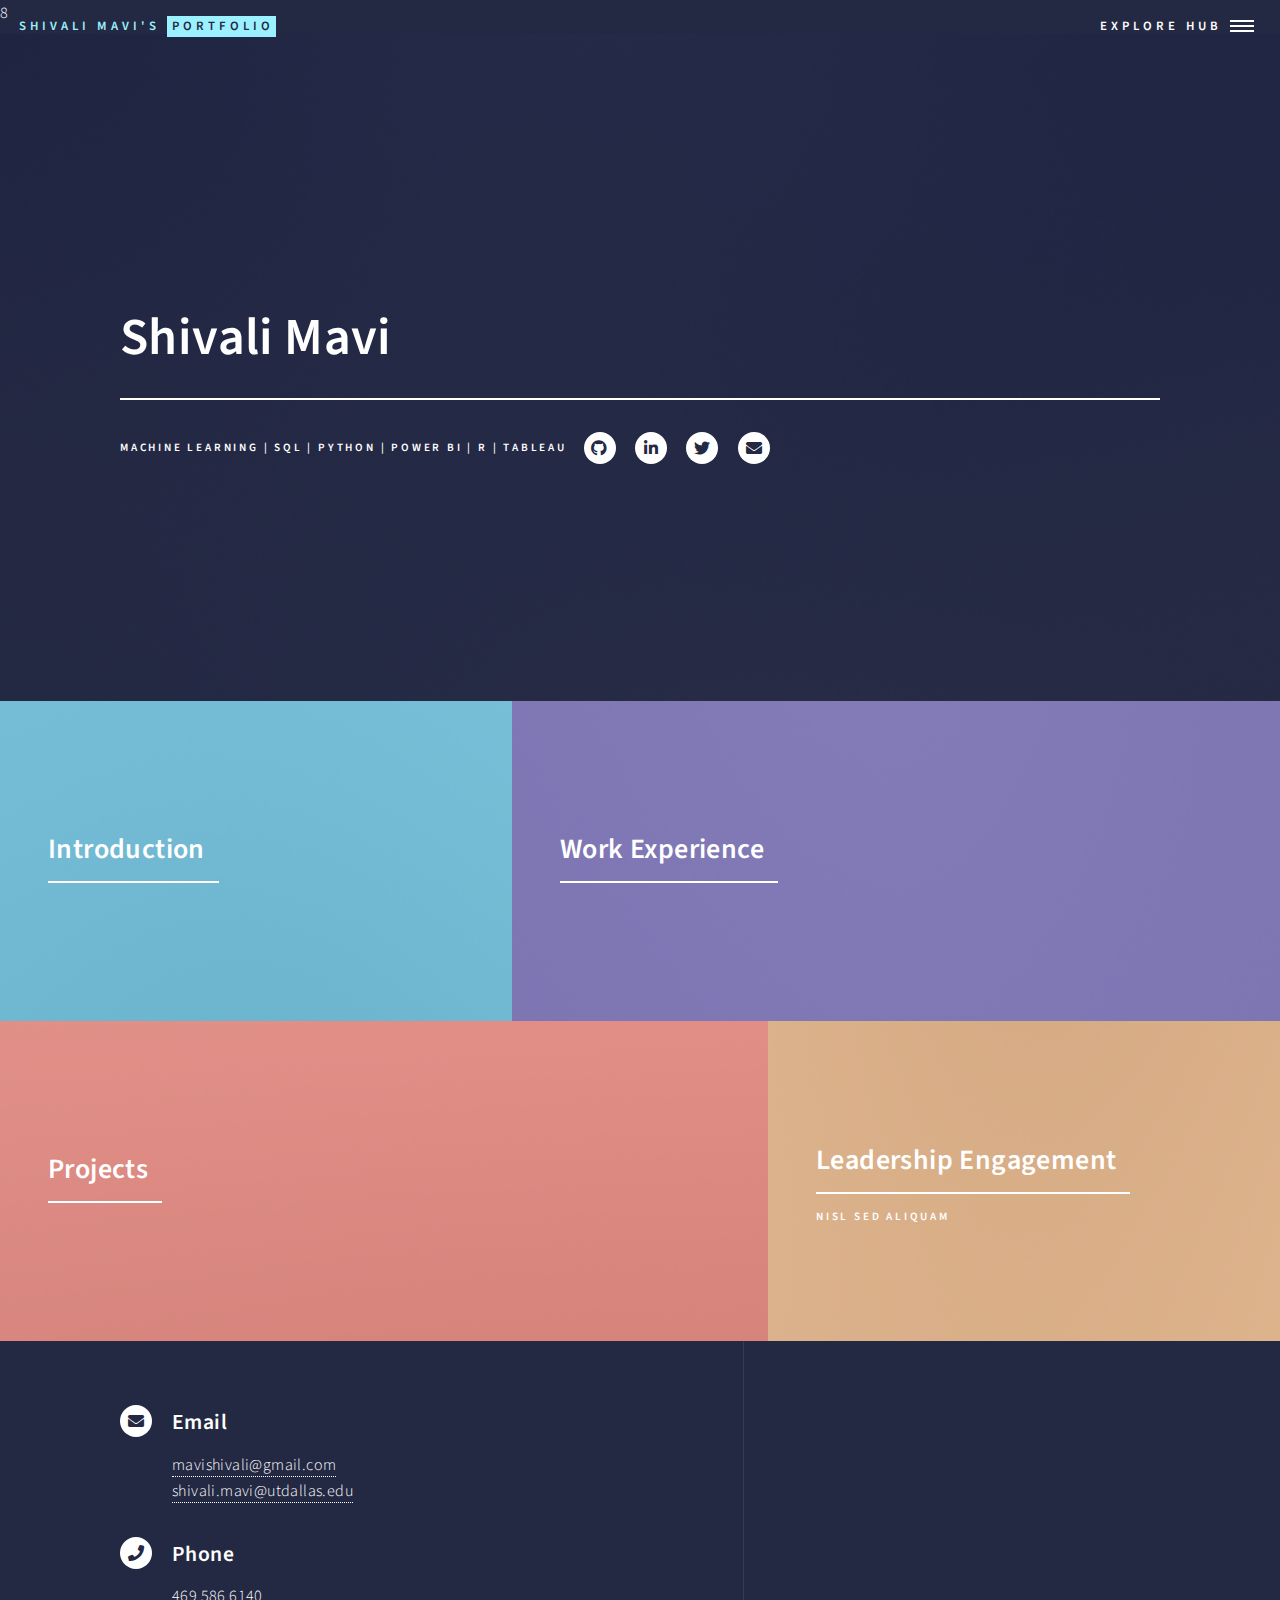
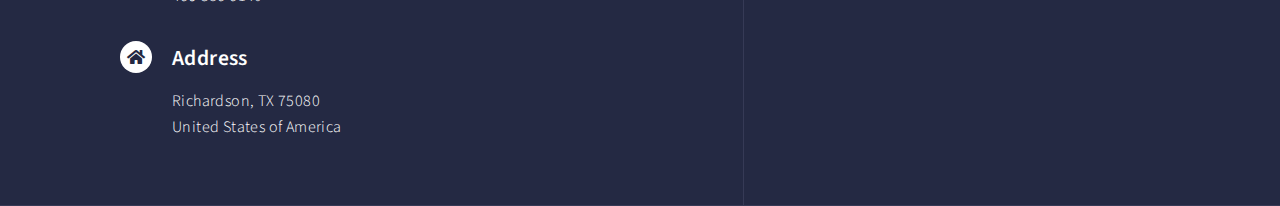
==== index.html @ 8fe380e7 "Add files via upload" ====
8<!DOCTYPE HTML>

<html>
	<head>
		<title>Shivali Mavi's Portfolio</title>
		<meta charset="utf-8" />
		<meta name="viewport" content="width=device-width, initial-scale=1, user-scalable=no" />
		<link rel="stylesheet" href="assets/css/main.css" />
		<noscript><link rel="stylesheet" href="assets/css/noscript.css" /></noscript>
	</head>
	<body class="is-preload">

		<!-- Wrapper -->
			<div id="wrapper">

				<!-- Header -->
					<header id="header" class="alt">
						<a href="index.html" class="logo"><span>Shivali Mavi's</span> <strong>Portfolio</strong></a>
						<nav>
							<a href="#menu">Explore Hub</a>
						</nav>
					</header>
					
<!-- Menu -->
					<nav id="menu">
						<ul class="links">
							<li><a href="generic.html">Who am I?</a></li>
							<li><a href="elements.html">Professional Adventures!</a></li>
							<li><a href="landing.html">Geeky Creations!</a></li>
						</ul>e
					</nav>
				<!-- Banner -->
					<section id="banner" class="major">
						<div class="inner">
							<header class="major">
								<h1>Shivali Mavi</h1>
							</header>
							<div class="content">
								<p>Machine Learning | SQL | Python | Power BI | R | Tableau<br />
								</p>
								<!-- <ul class="actions">
									<li><a href="https://www.linkedin.com/in/shivalimavi/" class="button next scrolly">@shivalimavi</a></li>
								</ul> -->
				            <!-- Social media icons -->
							<ul class="icons">
								<li><a href="https://github.com/shivalimavi" class="icon brands alt fa-github"><span class="label">GitHub</span></a></li>
								<li><a href="https://www.linkedin.com/in/shivalimavi/" class="icon brands alt fa-linkedin-in"><span class="label">LinkedIn</span></a></li>
								<li><a href="https://twitter.com/shivalimavi1" class="icon brands alt fa-twitter"><span class="label">Twitter</span></a></li>
								<li><a href="mailto:shivali.mavi@utdallas.edu" class="icon solid alt fa-envelope"><span class="label">Email</span></a></li>

							</ul>
							</div>
						</div>
					</section>

				<!-- Main -->
					<div id="main">

						<!-- One -->
							<section id="one" class="tiles">
								<article>
									<span class="image">
										<img src="images/pic01.jpg" alt="" />
									</span>
									<header class="major">
										<h3><a href="generic.html" class="link">Introduction</a></h3>
									</header>
								</article>
								<article>
									<span class="image">
										<img src="images/pic02.jpg" alt="" />
									</span>
									<header class="major">
										<h3><a href="elements.html" class="link">Work Experience</a></h3>
									</header>
								</article>
								<article>
									<span class="image">
										<img src="images/pic03.jpg" alt="" />
									</span>
									<header class="major">
										<h3><a href="landing.html" class="link">Projects</a></h3>
									</header>
								</article>
								<article>
									<span class="image">
										<img src="images/pic04.jpg" alt="" />
									</span>
									<header class="major">
										<h3><a href="landing.html" class="link">Leadership Engagement</a></h3>
										<p>Nisl sed aliquam</p>
									</header>
								</article>
							</section>

						<!-- Two -->
							<!-- <section id="two">
								<div class="inner">
									<header class="major">
										<h2>Professional Proficiencies</h2>
									</header>
									<p>Nullam et orci eu lorem consequat tincidunt vivamus e</p>
									<ul class="actions">
										<li><a href="landing.html" class="button next">Get Started</a></li>
									</ul>
								</div>
							</section> -->

					</div>

				<!-- Contact -->
					<section id="contact">
						<div class="inner">
							<!-- <section>
								<form method="post" action="#">
									<div class="fields">
										<div class="field half">
											<label for="name">Name</label>
											<input type="text" name="name" id="name" />
										</div>
										<div class="field half">
											<label for="email">Email</label>
											<input type="text" name="email" id="email" />
										</div>
										<div class="field">
											<label for="message">Message</label>
											<textarea name="message" id="message" rows="6"></textarea>
										</div>
									</div>
									<ul class="actions">
										<li><input type="submit" value="Send Message" class="primary" /></li>
										<li><input type="reset" value="Clear" /></li>
									</ul>
								</form>
							</section> 
							<section class="split">
								<section> 
									<div class="contact-method">
										<span class="icon solid alt fa-envelope"></span>
										<h3>Email</h3>
										<a href="#">mavishivali@gmail.com</a>
									</div>
								</section>
								<section>
									<div class="contact-method">
										<span class="icon solid alt fa-phone"></span>
										<h3>Phone</h3>
										<span>469 586 6140</span>
									</div>
								</section>
								<section>
									<div class="contact-method">
										<span class="icon solid alt fa-home"></span>
										<h3>Address</h3>
										<span>1234 Somewhere Road #5432<br />
										Richardson, TX 75080<br />
										United States of America</span>
									</div>
								</section>
							</section> -->
							<div class="contact-methods">
								<section class="contact-method">
									<span class="icon solid alt fa-envelope"></span>
									<h3>Email</h3>
									<a href="mailto:mavishivali@gmail.com">mavishivali@gmail.com</a> <br />
									<a href="mailto:shivali.mavi@utdallas.edu">shivali.mavi@utdallas.edu</a>
								</section>
								<section class="contact-method">
									<span class="icon solid alt fa-phone"></span>
									<h3>Phone</h3>
									<span>469 586 6140</span>
								</section>
								<section class="contact-method">
									<span class="icon solid alt fa-home"></span>
									<h3>Address</h3>
									<span>Richardson, TX 75080<br />
									United States of America</span>
								</section>
							</div>
						</div>
					</section>

				<!-- Footer -->
					<!-- <footer id="footer">
						<div class="inner">
							<ul class="icons">
								<li><a href="https://github.com/shivalimavi" class="icon brands alt fa-github"><span class="label">GitHub</span></a></li>
								<li><a href="https://twitter.com/shivalimavi1" class="icon brands alt fa-twitter"><span class="label">Twitter</span></a></li>
								<li><a href="#" class="icon brands alt fa-facebook-f"><span class="label">Facebook</span></a></li>
								<li><a href="#" class="icon brands alt fa-instagram"><span class="label">Instagram</span></a></li>
								<li><a href="#" class="icon brands alt fa-linkedin-in"><span class="label">LinkedIn</span></a></li>
							</ul>
							 <ul class="copyright">
								<li>&copy; Untitled</li><li>Design: <a href="https://html5up.net">HTML5 UP</a></li>
							</ul> 
						</div>
					</footer> -->

			</div>

		<!-- Scripts -->
			<script src="assets/js/jquery.min.js"></script>
			<script src="assets/js/jquery.scrolly.min.js"></script>
			<script src="assets/js/jquery.scrollex.min.js"></script>
			<script src="assets/js/browser.min.js"></script>
			<script src="assets/js/breakpoints.min.js"></script>
			<script src="assets/js/util.js"></script>
			<script src="assets/js/main.js"></script>

	</body>
</html>
---- assets/css/main.css ----
@import url(fontawesome-all.min.css);
@import url("https://fonts.googleapis.com/css?family=Source+Sans+Pro:300,300italic,600,600italic");

/*
	Forty by HTML5 UP
	html5up.net | @ajlkn
	Free for personal and commercial use under the CCA 3.0 license (html5up.net/license)
*/

html, body, div, span, applet, object,
iframe, h1, h2, h3, h4, h5, h6, p, blockquote,
pre, a, abbr, acronym, address, big, cite,
code, del, dfn, em, img, ins, kbd, q, s, samp,
small, strike, strong, sub, sup, tt, var, b,
u, i, center, dl, dt, dd, ol, ul, li, fieldset,
form, label, legend, table, caption, tbody,
tfoot, thead, tr, th, td, article, aside,
canvas, details, embed, figure, figcaption,
footer, header, hgroup, menu, nav, output, ruby,
section, summary, time, mark, audio, video {
	margin: 0;
	padding: 0;
	border: 0;
	font-size: 100%;
	font: inherit;
	vertical-align: baseline;}

article, aside, details, figcaption, figure,
footer, header, hgroup, menu, nav, section {
	display: block;}

body {
	line-height: 1;
}

ol, ul {
	list-style: none;
}

blockquote, q {
	quotes: none;
}

	blockquote:before, blockquote:after, q:before, q:after {
		content: '';
		content: none;
	}

table {
	border-collapse: collapse;
	border-spacing: 0;
}

body {
	-webkit-text-size-adjust: none;
}

mark {
	background-color: transparent;
	color: inherit;
}

input::-moz-focus-inner {
	border: 0;
	padding: 0;
}

input, select, textarea {
	-moz-appearance: none;
	-webkit-appearance: none;
	-ms-appearance: none;
	appearance: none;
}

/* Basic */

	@-ms-viewport {
		width: device-width;
	}

	body {
		-ms-overflow-style: scrollbar;
	}

	@media screen and (max-width: 480px) {

		html, body {
			min-width: 320px;
		}

	}

	html {
		box-sizing: border-box;
	}

	*, *:before, *:after {
		box-sizing: inherit;
	}

	body {
		background: #242943;
	}

		body.is-preload *, body.is-preload *:before, body.is-preload *:after {
			-moz-animation: none !important;
			-webkit-animation: none !important;
			-ms-animation: none !important;
			animation: none !important;
			-moz-transition: none !important;
			-webkit-transition: none !important;
			-ms-transition: none !important;
			transition: none !important;
		}

/* Type */

	body, input, select, textarea {
		color: #ffffff;
		font-family: "Source Sans Pro", Helvetica, sans-serif;
		font-size: 17pt;
		font-weight: 300;
		letter-spacing: 0.025em;
		line-height: 1.65;
	}

		@media screen and (max-width: 1680px) {

			body, input, select, textarea {
				font-size: 14pt;
			}

		}

		@media screen and (max-width: 1280px) {

			body, input, select, textarea {
				font-size: 12pt;
			}

		}

		@media screen and (max-width: 360px) {

			body, input, select, textarea {
				font-size: 11pt;
			}

		}

	a {
		-moz-transition: color 0.2s ease-in-out, border-bottom-color 0.2s ease-in-out;
		-webkit-transition: color 0.2s ease-in-out, border-bottom-color 0.2s ease-in-out;
		-ms-transition: color 0.2s ease-in-out, border-bottom-color 0.2s ease-in-out;
		transition: color 0.2s ease-in-out, border-bottom-color 0.2s ease-in-out;
		border-bottom: dotted 1px;
		color: inherit;
		text-decoration: none;
	}

		a:hover {
			border-bottom-color: transparent;
			color: #9bf1ff !important;
		}

		a:active {
			color: #53e3fb !important;
		}

	strong, b {
		color: #ffffff;
		font-weight: 600;
	}

	em, i {
		font-style: italic;
	}

	p {
		margin: 0 0 2em 0;
	}

	h1, h2, h3, h4, h5, h6 {
		color: #ffffff;
		font-weight: 600;
		line-height: 1.65;
		margin: 0 0 1em 0;
	}

		h1 a, h2 a, h3 a, h4 a, h5 a, h6 a {
			color: inherit;
			border-bottom: 0;
		}

	h1 {
		font-size: 2.5em;
	}

	h2 {
		font-size: 1.75em;
	}

	h3 {
		font-size: 1.35em;
	}

	h4 {
		font-size: 1.1em;
	}

	h5 {
		font-size: 0.9em;
	}

	h6 {
		font-size: 0.7em;
	}

	@media screen and (max-width: 736px) {

		h1 {
			font-size: 2em;
		}

		h2 {
			font-size: 1.5em;
		}

		h3 {
			font-size: 1.25em;
		}

	}

	sub {
		font-size: 0.8em;
		position: relative;
		top: 0.5em;
	}

	sup {
		font-size: 0.8em;
		position: relative;
		top: -0.5em;
	}

	blockquote {
		border-left: solid 4px rgba(212, 212, 255, 0.1);
		font-style: italic;
		margin: 0 0 2em 0;
		padding: 0.5em 0 0.5em 2em;
	}

	code {
		background: rgba(212, 212, 255, 0.035);
		font-family: "Courier New", monospace;
		font-size: 0.9em;
		margin: 0 0.25em;
		padding: 0.25em 0.65em;
	}

	pre {
		-webkit-overflow-scrolling: touch;
		font-family: "Courier New", monospace;
		font-size: 0.9em;
		margin: 0 0 2em 0;
	}

		pre code {
			display: block;
			line-height: 1.75;
			padding: 1em 1.5em;
			overflow-x: auto;
		}

	hr {
		border: 0;
		border-bottom: solid 1px rgba(212, 212, 255, 0.1);
		margin: 2em 0;
	}

		hr.major {
			margin: 3em 0;
		}

	.align-left {
		text-align: left;
	}

	.align-center {
		text-align: center;
	}

	.align-right {
		text-align: right;
	}

/* Row */

	.row {
		display: flex;
		flex-wrap: wrap;
		box-sizing: border-box;
		align-items: stretch;
	}

		.row > * {
			box-sizing: border-box;
		}

		.row.gtr-uniform > * > :last-child {
			margin-bottom: 0;
		}

		.row.aln-left {
			justify-content: flex-start;
		}

		.row.aln-center {
			justify-content: center;
		}

		.row.aln-right {
			justify-content: flex-end;
		}

		.row.aln-top {
			align-items: flex-start;
		}

		.row.aln-middle {
			align-items: center;
		}

		.row.aln-bottom {
			align-items: flex-end;
		}

		.row > .imp {
			order: -1;
		}

		.row > .col-1 {
			width: 8.33333%;
		}

		.row > .off-1 {
			margin-left: 8.33333%;
		}

		.row > .col-2 {
			width: 16.66667%;
		}

		.row > .off-2 {
			margin-left: 16.66667%;
		}

		.row > .col-3 {
			width: 25%;
		}

		.row > .off-3 {
			margin-left: 25%;
		}

		.row > .col-4 {
			width: 33.33333%;
		}

		.row > .off-4 {
			margin-left: 33.33333%;
		}

		.row > .col-5 {
			width: 41.66667%;
		}

		.row > .off-5 {
			margin-left: 41.66667%;
		}

		.row > .col-6 {
			width: 50%;
		}

		.row > .off-6 {
			margin-left: 50%;
		}

		.row > .col-7 {
			width: 58.33333%;
		}

		.row > .off-7 {
			margin-left: 58.33333%;
		}

		.row > .col-8 {
			width: 66.66667%;
		}

		.row > .off-8 {
			margin-left: 66.66667%;
		}

		.row > .col-9 {
			width: 75%;
		}

		.row > .off-9 {
			margin-left: 75%;
		}

		.row > .col-10 {
			width: 83.33333%;
		}

		.row > .off-10 {
			margin-left: 83.33333%;
		}

		.row > .col-11 {
			width: 91.66667%;
		}

		.row > .off-11 {
			margin-left: 91.66667%;
		}

		.row > .col-12 {
			width: 100%;
		}

		.row > .off-12 {
			margin-left: 100%;
		}

		.row.gtr-0 {
			margin-top: 0;
			margin-left: 0em;
		}

			.row.gtr-0 > * {
				padding: 0 0 0 0em;
			}

			.row.gtr-0.gtr-uniform {
				margin-top: 0em;
			}

				.row.gtr-0.gtr-uniform > * {
					padding-top: 0em;
				}

		.row.gtr-25 {
			margin-top: 0;
			margin-left: -0.5em;
		}

			.row.gtr-25 > * {
				padding: 0 0 0 0.5em;
			}

			.row.gtr-25.gtr-uniform {
				margin-top: -0.5em;
			}

				.row.gtr-25.gtr-uniform > * {
					padding-top: 0.5em;
				}

		.row.gtr-50 {
			margin-top: 0;
			margin-left: -1em;
		}

			.row.gtr-50 > * {
				padding: 0 0 0 1em;
			}

			.row.gtr-50.gtr-uniform {
				margin-top: -1em;
			}

				.row.gtr-50.gtr-uniform > * {
					padding-top: 1em;
				}

		.row {
			margin-top: 0;
			margin-left: -2em;
		}

			.row > * {
				padding: 0 0 0 2em;
			}

			.row.gtr-uniform {
				margin-top: -2em;
			}

				.row.gtr-uniform > * {
					padding-top: 2em;
				}

		.row.gtr-150 {
			margin-top: 0;
			margin-left: -3em;
		}

			.row.gtr-150 > * {
				padding: 0 0 0 3em;
			}

			.row.gtr-150.gtr-uniform {
				margin-top: -3em;
			}

				.row.gtr-150.gtr-uniform > * {
					padding-top: 3em;
				}

		.row.gtr-200 {
			margin-top: 0;
			margin-left: -4em;
		}

			.row.gtr-200 > * {
				padding: 0 0 0 4em;
			}

			.row.gtr-200.gtr-uniform {
				margin-top: -4em;
			}

				.row.gtr-200.gtr-uniform > * {
					padding-top: 4em;
				}

		@media screen and (max-width: 1680px) {

			.row {
				display: flex;
				flex-wrap: wrap;
				box-sizing: border-box;
				align-items: stretch;
			}

				.row > * {
					box-sizing: border-box;
				}

				.row.gtr-uniform > * > :last-child {
					margin-bottom: 0;
				}

				.row.aln-left {
					justify-content: flex-start;
				}

				.row.aln-center {
					justify-content: center;
				}

				.row.aln-right {
					justify-content: flex-end;
				}

				.row.aln-top {
					align-items: flex-start;
				}

				.row.aln-middle {
					align-items: center;
				}

				.row.aln-bottom {
					align-items: flex-end;
				}

				.row > .imp-xlarge {
					order: -1;
				}

				.row > .col-1-xlarge {
					width: 8.33333%;
				}

				.row > .off-1-xlarge {
					margin-left: 8.33333%;
				}

				.row > .col-2-xlarge {
					width: 16.66667%;
				}

				.row > .off-2-xlarge {
					margin-left: 16.66667%;
				}

				.row > .col-3-xlarge {
					width: 25%;
				}

				.row > .off-3-xlarge {
					margin-left: 25%;
				}

				.row > .col-4-xlarge {
					width: 33.33333%;
				}

				.row > .off-4-xlarge {
					margin-left: 33.33333%;
				}

				.row > .col-5-xlarge {
					width: 41.66667%;
				}

				.row > .off-5-xlarge {
					margin-left: 41.66667%;
				}

				.row > .col-6-xlarge {
					width: 50%;
				}

				.row > .off-6-xlarge {
					margin-left: 50%;
				}

				.row > .col-7-xlarge {
					width: 58.33333%;
				}

				.row > .off-7-xlarge {
					margin-left: 58.33333%;
				}

				.row > .col-8-xlarge {
					width: 66.66667%;
				}

				.row > .off-8-xlarge {
					margin-left: 66.66667%;
				}

				.row > .col-9-xlarge {
					width: 75%;
				}

				.row > .off-9-xlarge {
					margin-left: 75%;
				}

				.row > .col-10-xlarge {
					width: 83.33333%;
				}

				.row > .off-10-xlarge {
					margin-left: 83.33333%;
				}

				.row > .col-11-xlarge {
					width: 91.66667%;
				}

				.row > .off-11-xlarge {
					margin-left: 91.66667%;
				}

				.row > .col-12-xlarge {
					width: 100%;
				}

				.row > .off-12-xlarge {
					margin-left: 100%;
				}

				.row.gtr-0 {
					margin-top: 0;
					margin-left: 0em;
				}

					.row.gtr-0 > * {
						padding: 0 0 0 0em;
					}

					.row.gtr-0.gtr-uniform {
						margin-top: 0em;
					}

						.row.gtr-0.gtr-uniform > * {
							padding-top: 0em;
						}

				.row.gtr-25 {
					margin-top: 0;
					margin-left: -0.5em;
				}

					.row.gtr-25 > * {
						padding: 0 0 0 0.5em;
					}

					.row.gtr-25.gtr-uniform {
						margin-top: -0.5em;
					}

						.row.gtr-25.gtr-uniform > * {
							padding-top: 0.5em;
						}

				.row.gtr-50 {
					margin-top: 0;
					margin-left: -1em;
				}

					.row.gtr-50 > * {
						padding: 0 0 0 1em;
					}

					.row.gtr-50.gtr-uniform {
						margin-top: -1em;
					}

						.row.gtr-50.gtr-uniform > * {
							padding-top: 1em;
						}

				.row {
					margin-top: 0;
					margin-left: -2em;
				}

					.row > * {
						padding: 0 0 0 2em;
					}

					.row.gtr-uniform {
						margin-top: -2em;
					}

						.row.gtr-uniform > * {
							padding-top: 2em;
						}

				.row.gtr-150 {
					margin-top: 0;
					margin-left: -3em;
				}

					.row.gtr-150 > * {
						padding: 0 0 0 3em;
					}

					.row.gtr-150.gtr-uniform {
						margin-top: -3em;
					}

						.row.gtr-150.gtr-uniform > * {
							padding-top: 3em;
						}

				.row.gtr-200 {
					margin-top: 0;
					margin-left: -4em;
				}

					.row.gtr-200 > * {
						padding: 0 0 0 4em;
					}

					.row.gtr-200.gtr-uniform {
						margin-top: -4em;
					}

						.row.gtr-200.gtr-uniform > * {
							padding-top: 4em;
						}

		}

		@media screen and (max-width: 1280px) {

			.row {
				display: flex;
				flex-wrap: wrap;
				box-sizing: border-box;
				align-items: stretch;
			}

				.row > * {
					box-sizing: border-box;
				}

				.row.gtr-uniform > * > :last-child {
					margin-bottom: 0;
				}

				.row.aln-left {
					justify-content: flex-start;
				}

				.row.aln-center {
					justify-content: center;
				}

				.row.aln-right {
					justify-content: flex-end;
				}

				.row.aln-top {
					align-items: flex-start;
				}

				.row.aln-middle {
					align-items: center;
				}

				.row.aln-bottom {
					align-items: flex-end;
				}

				.row > .imp-large {
					order: -1;
				}

				.row > .col-1-large {
					width: 8.33333%;
				}

				.row > .off-1-large {
					margin-left: 8.33333%;
				}

				.row > .col-2-large {
					width: 16.66667%;
				}

				.row > .off-2-large {
					margin-left: 16.66667%;
				}

				.row > .col-3-large {
					width: 25%;
				}

				.row > .off-3-large {
					margin-left: 25%;
				}

				.row > .col-4-large {
					width: 33.33333%;
				}

				.row > .off-4-large {
					margin-left: 33.33333%;
				}

				.row > .col-5-large {
					width: 41.66667%;
				}

				.row > .off-5-large {
					margin-left: 41.66667%;
				}

				.row > .col-6-large {
					width: 50%;
				}

				.row > .off-6-large {
					margin-left: 50%;
				}

				.row > .col-7-large {
					width: 58.33333%;
				}

				.row > .off-7-large {
					margin-left: 58.33333%;
				}

				.row > .col-8-large {
					width: 66.66667%;
				}

				.row > .off-8-large {
					margin-left: 66.66667%;
				}

				.row > .col-9-large {
					width: 75%;
				}

				.row > .off-9-large {
					margin-left: 75%;
				}

				.row > .col-10-large {
					width: 83.33333%;
				}

				.row > .off-10-large {
					margin-left: 83.33333%;
				}

				.row > .col-11-large {
					width: 91.66667%;
				}

				.row > .off-11-large {
					margin-left: 91.66667%;
				}

				.row > .col-12-large {
					width: 100%;
				}

				.row > .off-12-large {
					margin-left: 100%;
				}

				.row.gtr-0 {
					margin-top: 0;
					margin-left: 0em;
				}

					.row.gtr-0 > * {
						padding: 0 0 0 0em;
					}

					.row.gtr-0.gtr-uniform {
						margin-top: 0em;
					}

						.row.gtr-0.gtr-uniform > * {
							padding-top: 0em;
						}

				.row.gtr-25 {
					margin-top: 0;
					margin-left: -0.375em;
				}

					.row.gtr-25 > * {
						padding: 0 0 0 0.375em;
					}

					.row.gtr-25.gtr-uniform {
						margin-top: -0.375em;
					}

						.row.gtr-25.gtr-uniform > * {
							padding-top: 0.375em;
						}

				.row.gtr-50 {
					margin-top: 0;
					margin-left: -0.75em;
				}

					.row.gtr-50 > * {
						padding: 0 0 0 0.75em;
					}

					.row.gtr-50.gtr-uniform {
						margin-top: -0.75em;
					}

						.row.gtr-50.gtr-uniform > * {
							padding-top: 0.75em;
						}

				.row {
					margin-top: 0;
					margin-left: -1.5em;
				}

					.row > * {
						padding: 0 0 0 1.5em;
					}

					.row.gtr-uniform {
						margin-top: -1.5em;
					}

						.row.gtr-uniform > * {
							padding-top: 1.5em;
						}

				.row.gtr-150 {
					margin-top: 0;
					margin-left: -2.25em;
				}

					.row.gtr-150 > * {
						padding: 0 0 0 2.25em;
					}

					.row.gtr-150.gtr-uniform {
						margin-top: -2.25em;
					}

						.row.gtr-150.gtr-uniform > * {
							padding-top: 2.25em;
						}

				.row.gtr-200 {
					margin-top: 0;
					margin-left: -3em;
				}

					.row.gtr-200 > * {
						padding: 0 0 0 3em;
					}

					.row.gtr-200.gtr-uniform {
						margin-top: -3em;
					}

						.row.gtr-200.gtr-uniform > * {
							padding-top: 3em;
						}

		}

		@media screen and (max-width: 980px) {

			.row {
				display: flex;
				flex-wrap: wrap;
				box-sizing: border-box;
				align-items: stretch;
			}

				.row > * {
					box-sizing: border-box;
				}

				.row.gtr-uniform > * > :last-child {
					margin-bottom: 0;
				}

				.row.aln-left {
					justify-content: flex-start;
				}

				.row.aln-center {
					justify-content: center;
				}

				.row.aln-right {
					justify-content: flex-end;
				}

				.row.aln-top {
					align-items: flex-start;
				}

				.row.aln-middle {
					align-items: center;
				}

				.row.aln-bottom {
					align-items: flex-end;
				}

				.row > .imp-medium {
					order: -1;
				}

				.row > .col-1-medium {
					width: 8.33333%;
				}

				.row > .off-1-medium {
					margin-left: 8.33333%;
				}

				.row > .col-2-medium {
					width: 16.66667%;
				}

				.row > .off-2-medium {
					margin-left: 16.66667%;
				}

				.row > .col-3-medium {
					width: 25%;
				}

				.row > .off-3-medium {
					margin-left: 25%;
				}

				.row > .col-4-medium {
					width: 33.33333%;
				}

				.row > .off-4-medium {
					margin-left: 33.33333%;
				}

				.row > .col-5-medium {
					width: 41.66667%;
				}

				.row > .off-5-medium {
					margin-left: 41.66667%;
				}

				.row > .col-6-medium {
					width: 50%;
				}

				.row > .off-6-medium {
					margin-left: 50%;
				}

				.row > .col-7-medium {
					width: 58.33333%;
				}

				.row > .off-7-medium {
					margin-left: 58.33333%;
				}

				.row > .col-8-medium {
					width: 66.66667%;
				}

				.row > .off-8-medium {
					margin-left: 66.66667%;
				}

				.row > .col-9-medium {
					width: 75%;
				}

				.row > .off-9-medium {
					margin-left: 75%;
				}

				.row > .col-10-medium {
					width: 83.33333%;
				}

				.row > .off-10-medium {
					margin-left: 83.33333%;
				}

				.row > .col-11-medium {
					width: 91.66667%;
				}

				.row > .off-11-medium {
					margin-left: 91.66667%;
				}

				.row > .col-12-medium {
					width: 100%;
				}

				.row > .off-12-medium {
					margin-left: 100%;
				}

				.row.gtr-0 {
					margin-top: 0;
					margin-left: 0em;
				}

					.row.gtr-0 > * {
						padding: 0 0 0 0em;
					}

					.row.gtr-0.gtr-uniform {
						margin-top: 0em;
					}

						.row.gtr-0.gtr-uniform > * {
							padding-top: 0em;
						}

				.row.gtr-25 {
					margin-top: 0;
					margin-left: -0.375em;
				}

					.row.gtr-25 > * {
						padding: 0 0 0 0.375em;
					}

					.row.gtr-25.gtr-uniform {
						margin-top: -0.375em;
					}

						.row.gtr-25.gtr-uniform > * {
							padding-top: 0.375em;
						}

				.row.gtr-50 {
					margin-top: 0;
					margin-left: -0.75em;
				}

					.row.gtr-50 > * {
						padding: 0 0 0 0.75em;
					}

					.row.gtr-50.gtr-uniform {
						margin-top: -0.75em;
					}

						.row.gtr-50.gtr-uniform > * {
							padding-top: 0.75em;
						}

				.row {
					margin-top: 0;
					margin-left: -1.5em;
				}

					.row > * {
						padding: 0 0 0 1.5em;
					}

					.row.gtr-uniform {
						margin-top: -1.5em;
					}

						.row.gtr-uniform > * {
							padding-top: 1.5em;
						}

				.row.gtr-150 {
					margin-top: 0;
					margin-left: -2.25em;
				}

					.row.gtr-150 > * {
						padding: 0 0 0 2.25em;
					}

					.row.gtr-150.gtr-uniform {
						margin-top: -2.25em;
					}

						.row.gtr-150.gtr-uniform > * {
							padding-top: 2.25em;
						}

				.row.gtr-200 {
					margin-top: 0;
					margin-left: -3em;
				}

					.row.gtr-200 > * {
						padding: 0 0 0 3em;
					}

					.row.gtr-200.gtr-uniform {
						margin-top: -3em;
					}

						.row.gtr-200.gtr-uniform > * {
							padding-top: 3em;
						}

		}

		@media screen and (max-width: 736px) {

			.row {
				display: flex;
				flex-wrap: wrap;
				box-sizing: border-box;
				align-items: stretch;
			}

				.row > * {
					box-sizing: border-box;
				}

				.row.gtr-uniform > * > :last-child {
					margin-bottom: 0;
				}

				.row.aln-left {
					justify-content: flex-start;
				}

				.row.aln-center {
					justify-content: center;
				}

				.row.aln-right {
					justify-content: flex-end;
				}

				.row.aln-top {
					align-items: flex-start;
				}

				.row.aln-middle {
					align-items: center;
				}

				.row.aln-bottom {
					align-items: flex-end;
				}

				.row > .imp-small {
					order: -1;
				}

				.row > .col-1-small {
					width: 8.33333%;
				}

				.row > .off-1-small {
					margin-left: 8.33333%;
				}

				.row > .col-2-small {
					width: 16.66667%;
				}

				.row > .off-2-small {
					margin-left: 16.66667%;
				}

				.row > .col-3-small {
					width: 25%;
				}

				.row > .off-3-small {
					margin-left: 25%;
				}

				.row > .col-4-small {
					width: 33.33333%;
				}

				.row > .off-4-small {
					margin-left: 33.33333%;
				}

				.row > .col-5-small {
					width: 41.66667%;
				}

				.row > .off-5-small {
					margin-left: 41.66667%;
				}

				.row > .col-6-small {
					width: 50%;
				}

				.row > .off-6-small {
					margin-left: 50%;
				}

				.row > .col-7-small {
					width: 58.33333%;
				}

				.row > .off-7-small {
					margin-left: 58.33333%;
				}

				.row > .col-8-small {
					width: 66.66667%;
				}

				.row > .off-8-small {
					margin-left: 66.66667%;
				}

				.row > .col-9-small {
					width: 75%;
				}

				.row > .off-9-small {
					margin-left: 75%;
				}

				.row > .col-10-small {
					width: 83.33333%;
				}

				.row > .off-10-small {
					margin-left: 83.33333%;
				}

				.row > .col-11-small {
					width: 91.66667%;
				}

				.row > .off-11-small {
					margin-left: 91.66667%;
				}

				.row > .col-12-small {
					width: 100%;
				}

				.row > .off-12-small {
					margin-left: 100%;
				}

				.row.gtr-0 {
					margin-top: 0;
					margin-left: 0em;
				}

					.row.gtr-0 > * {
						padding: 0 0 0 0em;
					}

					.row.gtr-0.gtr-uniform {
						margin-top: 0em;
					}

						.row.gtr-0.gtr-uniform > * {
							padding-top: 0em;
						}

				.row.gtr-25 {
					margin-top: 0;
					margin-left: -0.3125em;
				}

					.row.gtr-25 > * {
						padding: 0 0 0 0.3125em;
					}

					.row.gtr-25.gtr-uniform {
						margin-top: -0.3125em;
					}

						.row.gtr-25.gtr-uniform > * {
							padding-top: 0.3125em;
						}

				.row.gtr-50 {
					margin-top: 0;
					margin-left: -0.625em;
				}

					.row.gtr-50 > * {
						padding: 0 0 0 0.625em;
					}

					.row.gtr-50.gtr-uniform {
						margin-top: -0.625em;
					}

						.row.gtr-50.gtr-uniform > * {
							padding-top: 0.625em;
						}

				.row {
					margin-top: 0;
					margin-left: -1.25em;
				}

					.row > * {
						padding: 0 0 0 1.25em;
					}

					.row.gtr-uniform {
						margin-top: -1.25em;
					}

						.row.gtr-uniform > * {
							padding-top: 1.25em;
						}

				.row.gtr-150 {
					margin-top: 0;
					margin-left: -1.875em;
				}

					.row.gtr-150 > * {
						padding: 0 0 0 1.875em;
					}

					.row.gtr-150.gtr-uniform {
						margin-top: -1.875em;
					}

						.row.gtr-150.gtr-uniform > * {
							padding-top: 1.875em;
						}

				.row.gtr-200 {
					margin-top: 0;
					margin-left: -2.5em;
				}

					.row.gtr-200 > * {
						padding: 0 0 0 2.5em;
					}

					.row.gtr-200.gtr-uniform {
						margin-top: -2.5em;
					}

						.row.gtr-200.gtr-uniform > * {
							padding-top: 2.5em;
						}

		}

		@media screen and (max-width: 480px) {

			.row {
				display: flex;
				flex-wrap: wrap;
				box-sizing: border-box;
				align-items: stretch;
			}

				.row > * {
					box-sizing: border-box;
				}

				.row.gtr-uniform > * > :last-child {
					margin-bottom: 0;
				}

				.row.aln-left {
					justify-content: flex-start;
				}

				.row.aln-center {
					justify-content: center;
				}

				.row.aln-right {
					justify-content: flex-end;
				}

				.row.aln-top {
					align-items: flex-start;
				}

				.row.aln-middle {
					align-items: center;
				}

				.row.aln-bottom {
					align-items: flex-end;
				}

				.row > .imp-xsmall {
					order: -1;
				}

				.row > .col-1-xsmall {
					width: 8.33333%;
				}

				.row > .off-1-xsmall {
					margin-left: 8.33333%;
				}

				.row > .col-2-xsmall {
					width: 16.66667%;
				}

				.row > .off-2-xsmall {
					margin-left: 16.66667%;
				}

				.row > .col-3-xsmall {
					width: 25%;
				}

				.row > .off-3-xsmall {
					margin-left: 25%;
				}

				.row > .col-4-xsmall {
					width: 33.33333%;
				}

				.row > .off-4-xsmall {
					margin-left: 33.33333%;
				}

				.row > .col-5-xsmall {
					width: 41.66667%;
				}

				.row > .off-5-xsmall {
					margin-left: 41.66667%;
				}

				.row > .col-6-xsmall {
					width: 50%;
				}

				.row > .off-6-xsmall {
					margin-left: 50%;
				}

				.row > .col-7-xsmall {
					width: 58.33333%;
				}

				.row > .off-7-xsmall {
					margin-left: 58.33333%;
				}

				.row > .col-8-xsmall {
					width: 66.66667%;
				}

				.row > .off-8-xsmall {
					margin-left: 66.66667%;
				}

				.row > .col-9-xsmall {
					width: 75%;
				}

				.row > .off-9-xsmall {
					margin-left: 75%;
				}

				.row > .col-10-xsmall {
					width: 83.33333%;
				}

				.row > .off-10-xsmall {
					margin-left: 83.33333%;
				}

				.row > .col-11-xsmall {
					width: 91.66667%;
				}

				.row > .off-11-xsmall {
					margin-left: 91.66667%;
				}

				.row > .col-12-xsmall {
					width: 100%;
				}

				.row > .off-12-xsmall {
					margin-left: 100%;
				}

				.row.gtr-0 {
					margin-top: 0;
					margin-left: 0em;
				}

					.row.gtr-0 > * {
						padding: 0 0 0 0em;
					}

					.row.gtr-0.gtr-uniform {
						margin-top: 0em;
					}

						.row.gtr-0.gtr-uniform > * {
							padding-top: 0em;
						}

				.row.gtr-25 {
					margin-top: 0;
					margin-left: -0.3125em;
				}

					.row.gtr-25 > * {
						padding: 0 0 0 0.3125em;
					}

					.row.gtr-25.gtr-uniform {
						margin-top: -0.3125em;
					}

						.row.gtr-25.gtr-uniform > * {
							padding-top: 0.3125em;
						}

				.row.gtr-50 {
					margin-top: 0;
					margin-left: -0.625em;
				}

					.row.gtr-50 > * {
						padding: 0 0 0 0.625em;
					}

					.row.gtr-50.gtr-uniform {
						margin-top: -0.625em;
					}

						.row.gtr-50.gtr-uniform > * {
							padding-top: 0.625em;
						}

				.row {
					margin-top: 0;
					margin-left: -1.25em;
				}

					.row > * {
						padding: 0 0 0 1.25em;
					}

					.row.gtr-uniform {
						margin-top: -1.25em;
					}

						.row.gtr-uniform > * {
							padding-top: 1.25em;
						}

				.row.gtr-150 {
					margin-top: 0;
					margin-left: -1.875em;
				}

					.row.gtr-150 > * {
						padding: 0 0 0 1.875em;
					}

					.row.gtr-150.gtr-uniform {
						margin-top: -1.875em;
					}

						.row.gtr-150.gtr-uniform > * {
							padding-top: 1.875em;
						}

				.row.gtr-200 {
					margin-top: 0;
					margin-left: -2.5em;
				}

					.row.gtr-200 > * {
						padding: 0 0 0 2.5em;
					}

					.row.gtr-200.gtr-uniform {
						margin-top: -2.5em;
					}

						.row.gtr-200.gtr-uniform > * {
							padding-top: 2.5em;
						}

		}

/* Section/Article */

	section.special, article.special {
		text-align: center;
	}

	header.major {
		width: -moz-max-content;
		width: -webkit-max-content;
		width: -ms-max-content;
		width: max-content;
		margin-bottom: 2em;
	}

		header.major > :first-child {
			margin-bottom: 0;
			width: calc(100% + 0.5em);
		}

			header.major > :first-child:after {
				content: '';
				background-color: #ffffff;
				display: block;
				height: 2px;
				margin: 0.325em 0 0.5em 0;
				width: 100%;
			}

		header.major > p {
			font-size: 0.7em;
			font-weight: 600;
			letter-spacing: 0.25em;
			margin-bottom: 0;
			text-transform: uppercase;
		}

		body.is-ie header.major > :first-child:after {
			max-width: 9em;
		}

		body.is-ie header.major > h1:after {
			max-width: 100% !important;
		}

	@media screen and (max-width: 736px) {

		header.major > p br {
			display: none;
		}

	}

/* Form */

	form {
		margin: 0 0 2em 0;
	}

		form > :last-child {
			margin-bottom: 0;
		}

		form > .fields {
			display: -moz-flex;
			display: -webkit-flex;
			display: -ms-flex;
			display: flex;
			-moz-flex-wrap: wrap;
			-webkit-flex-wrap: wrap;
			-ms-flex-wrap: wrap;
			flex-wrap: wrap;
			width: calc(100% + 3em);
			margin: -1.5em 0 2em -1.5em;
		}

			form > .fields > .field {
				-moz-flex-grow: 0;
				-webkit-flex-grow: 0;
				-ms-flex-grow: 0;
				flex-grow: 0;
				-moz-flex-shrink: 0;
				-webkit-flex-shrink: 0;
				-ms-flex-shrink: 0;
				flex-shrink: 0;
				padding: 1.5em 0 0 1.5em;
				width: calc(100% - 1.5em);
			}

				form > .fields > .field.half {
					width: calc(50% - 0.75em);
				}

				form > .fields > .field.third {
					width: calc(100%/3 - 0.5em);
				}

				form > .fields > .field.quarter {
					width: calc(25% - 0.375em);
				}

		@media screen and (max-width: 480px) {

			form > .fields {
				width: calc(100% + 3em);
				margin: -1.5em 0 2em -1.5em;
			}

				form > .fields > .field {
					padding: 1.5em 0 0 1.5em;
					width: calc(100% - 1.5em);
				}

					form > .fields > .field.half {
						width: calc(100% - 1.5em);
					}

					form > .fields > .field.third {
						width: calc(100% - 1.5em);
					}

					form > .fields > .field.quarter {
						width: calc(100% - 1.5em);
					}

		}

	label {
		color: #ffffff;
		display: block;
		font-size: 0.8em;
		font-weight: 600;
		letter-spacing: 0.25em;
		margin: 0 0 1em 0;
		text-transform: uppercase;
	}

	input[type="text"],
	input[type="password"],
	input[type="email"],
	input[type="tel"],
	input[type="search"],
	input[type="url"],
	select,
	textarea {
		-moz-appearance: none;
		-webkit-appearance: none;
		-ms-appearance: none;
		appearance: none;
		background: rgba(212, 212, 255, 0.035);
		border: none;
		border-radius: 0;
		color: inherit;
		display: block;
		outline: 0;
		padding: 0 1em;
		text-decoration: none;
		width: 100%;
	}

		input[type="text"]:invalid,
		input[type="password"]:invalid,
		input[type="email"]:invalid,
		input[type="tel"]:invalid,
		input[type="search"]:invalid,
		input[type="url"]:invalid,
		select:invalid,
		textarea:invalid {
			box-shadow: none;
		}

		input[type="text"]:focus,
		input[type="password"]:focus,
		input[type="email"]:focus,
		input[type="tel"]:focus,
		input[type="search"]:focus,
		input[type="url"]:focus,
		select:focus,
		textarea:focus {
			border-color: #9bf1ff;
			box-shadow: 0 0 0 2px #9bf1ff;
		}

	select {
		background-image: url("data:image/svg+xml;charset=utf8,%3Csvg xmlns='http://www.w3.org/2000/svg' width='40' height='40' preserveAspectRatio='none' viewBox='0 0 40 40'%3E%3Cpath d='M9.4,12.3l10.4,10.4l10.4-10.4c0.2-0.2,0.5-0.4,0.9-0.4c0.3,0,0.6,0.1,0.9,0.4l3.3,3.3c0.2,0.2,0.4,0.5,0.4,0.9 c0,0.4-0.1,0.6-0.4,0.9L20.7,31.9c-0.2,0.2-0.5,0.4-0.9,0.4c-0.3,0-0.6-0.1-0.9-0.4L4.3,17.3c-0.2-0.2-0.4-0.5-0.4-0.9 c0-0.4,0.1-0.6,0.4-0.9l3.3-3.3c0.2-0.2,0.5-0.4,0.9-0.4S9.1,12.1,9.4,12.3z' fill='rgba(212, 212, 255, 0.1)' /%3E%3C/svg%3E");
		background-size: 1.25rem;
		background-repeat: no-repeat;
		background-position: calc(100% - 1rem) center;
		height: 2.75em;
		padding-right: 2.75em;
		text-overflow: ellipsis;
	}

		select option {
			color: #ffffff;
			background: #242943;
		}

		select:focus::-ms-value {
			background-color: transparent;
		}

		select::-ms-expand {
			display: none;
		}

	input[type="text"],
	input[type="password"],
	input[type="email"],
	input[type="tel"],
	input[type="search"],
	input[type="url"],
	select {
		height: 2.75em;
	}

	textarea {
		padding: 0.75em 1em;
	}

	input[type="checkbox"],
	input[type="radio"] {
		-moz-appearance: none;
		-webkit-appearance: none;
		-ms-appearance: none;
		appearance: none;
		display: block;
		float: left;
		margin-right: -2em;
		opacity: 0;
		width: 1em;
		z-index: -1;
	}

		input[type="checkbox"] + label,
		input[type="radio"] + label {
			text-decoration: none;
			color: #ffffff;
			cursor: pointer;
			display: inline-block;
			font-weight: 300;
			padding-left: 2.65em;
			padding-right: 0.75em;
			position: relative;
		}

			input[type="checkbox"] + label:before,
			input[type="radio"] + label:before {
				-moz-osx-font-smoothing: grayscale;
				-webkit-font-smoothing: antialiased;
				display: inline-block;
				font-style: normal;
				font-variant: normal;
				text-rendering: auto;
				line-height: 1;
				text-transform: none !important;
				font-family: 'Font Awesome 5 Free';
				font-weight: 900;
			}

			input[type="checkbox"] + label:before,
			input[type="radio"] + label:before {
				background: rgba(212, 212, 255, 0.035);
				content: '';
				display: inline-block;
				font-size: 0.8em;
				height: 2.0625em;
				left: 0;
				letter-spacing: 0;
				line-height: 2.0625em;
				position: absolute;
				text-align: center;
				top: 0;
				width: 2.0625em;
			}

		input[type="checkbox"]:checked + label:before,
		input[type="radio"]:checked + label:before {
			background: #ffffff;
			border-color: #9bf1ff;
			content: '\f00c';
			color: #242943;
		}

		input[type="checkbox"]:focus + label:before,
		input[type="radio"]:focus + label:before {
			box-shadow: 0 0 0 2px #9bf1ff;
		}

	input[type="radio"] + label:before {
		border-radius: 100%;
	}

	::-webkit-input-placeholder {
		color: rgba(244, 244, 255, 0.2) !important;
		opacity: 1.0;
	}

	:-moz-placeholder {
		color: rgba(244, 244, 255, 0.2) !important;
		opacity: 1.0;
	}

	::-moz-placeholder {
		color: rgba(244, 244, 255, 0.2) !important;
		opacity: 1.0;
	}

	:-ms-input-placeholder {
		color: rgba(244, 244, 255, 0.2) !important;
		opacity: 1.0;
	}

/* Box */

	.box {
		border: solid 1px rgba(212, 212, 255, 0.1);
		margin-bottom: 2em;
		padding: 1.5em;
	}

		.box > :last-child,
		.box > :last-child > :last-child,
		.box > :last-child > :last-child > :last-child {
			margin-bottom: 0;
		}

		.box.alt {
			border: 0;
			border-radius: 0;
			padding: 0;
		}

/* Icon */

	.icon {
		text-decoration: none;
		border-bottom: none;
		position: relative;
	}

		.icon:before {
			-moz-osx-font-smoothing: grayscale;
			-webkit-font-smoothing: antialiased;
			display: inline-block;
			font-style: normal;
			font-variant: normal;
			text-rendering: auto;
			line-height: 1;
			text-transform: none !important;
			font-family: 'Font Awesome 5 Free';
			font-weight: 400;
		}

		.icon > .label {
			display: none;
		}

		.icon:before {
			line-height: inherit;
		}

		.icon.solid:before {
			font-weight: 900;
		}

		.icon.brands:before {
			font-family: 'Font Awesome 5 Brands';
		}

		.icon.alt:before {
			background-color: #ffffff;
			border-radius: 100%;
			color: #242943;
			display: inline-block;
			height: 2em;
			line-height: 2em;
			text-align: center;
			width: 2em;
		}

	a.icon.alt:before {
		-moz-transition: background-color 0.2s ease-in-out;
		-webkit-transition: background-color 0.2s ease-in-out;
		-ms-transition: background-color 0.2s ease-in-out;
		transition: background-color 0.2s ease-in-out;
	}

	a.icon.alt:hover:before {
		background-color: #6fc3df;
	}

	a.icon.alt:active:before {
		background-color: #37a6cb;
	}

/* Image */

	.image {
		border: 0;
		display: inline-block;
		position: relative;
	}

		.image img {
			display: block;
		}

		.image.left, .image.right {
			max-width: 30%;
		}

			.image.left img, .image.right img {
				width: 100%;
			}

		.image.left {
			float: left;
			margin: 0 1.5em 1.25em 0;
			top: 0.25em;
		}

		.image.right {
			float: right;
			margin: 0 0 1.25em 1.5em;
			top: 0.25em;
		}

		.image.fit {
			display: block;
			margin: 0 0 2em 0;
			width: 100%;
		}

			.image.fit img {
				width: 100%;
			}

		.image.main {
			display: block;
			margin: 2.5em 0;
			width: 100%;
		}

			.image.main img {
				width: 100%;
			}

			@media screen and (max-width: 736px) {

				.image.main {
					margin: 1.5em 0;
				}

			}

/* List */

	ol {
		list-style: decimal;
		margin: 0 0 2em 0;
		padding-left: 1.25em;
	}

		ol li {
			padding-left: 0.25em;
		}

	ul {
		list-style: disc;
		margin: 0 0 2em 0;
		padding-left: 1em;
	}

		ul li {
			padding-left: 0.5em;
		}

		ul.alt {
			list-style: none;
			padding-left: 0;
		}

			ul.alt li {
				border-top: solid 1px rgba(212, 212, 255, 0.1);
				padding: 0.5em 0;
			}

				ul.alt li:first-child {
					border-top: 0;
					padding-top: 0;
				}

	dl {
		margin: 0 0 2em 0;
	}

		dl dt {
			display: block;
			font-weight: 600;
			margin: 0 0 1em 0;
		}

		dl dd {
			margin-left: 2em;
		}

/* Actions */

	ul.actions {
		display: -moz-flex;
		display: -webkit-flex;
		display: -ms-flex;
		display: flex;
		cursor: default;
		list-style: none;
		margin-left: -1em;
		padding-left: 0;
	}

		ul.actions li {
			padding: 0 0 0 1em;
			vertical-align: middle;
		}

		ul.actions.special {
			-moz-justify-content: center;
			-webkit-justify-content: center;
			-ms-justify-content: center;
			justify-content: center;
			width: 100%;
			margin-left: 0;
		}

			ul.actions.special li:first-child {
				padding-left: 0;
			}

		ul.actions.stacked {
			-moz-flex-direction: column;
			-webkit-flex-direction: column;
			-ms-flex-direction: column;
			flex-direction: column;
			margin-left: 0;
		}

			ul.actions.stacked li {
				padding: 1.3em 0 0 0;
			}

				ul.actions.stacked li:first-child {
					padding-top: 0;
				}

		ul.actions.fit {
			width: calc(100% + 1em);
		}

			ul.actions.fit li {
				-moz-flex-grow: 1;
				-webkit-flex-grow: 1;
				-ms-flex-grow: 1;
				flex-grow: 1;
				-moz-flex-shrink: 1;
				-webkit-flex-shrink: 1;
				-ms-flex-shrink: 1;
				flex-shrink: 1;
				width: 100%;
			}

				ul.actions.fit li > * {
					width: 100%;
				}

			ul.actions.fit.stacked {
				width: 100%;
			}

/* Icons */

	ul.icons {
		cursor: default;
		list-style: none;
		padding-left: 0;
	}

		ul.icons li {
			display: inline-block;
			padding: 0 1em 0 0;
		}

			ul.icons li:last-child {
				padding-right: 0;
			}

		@media screen and (max-width: 736px) {

			ul.icons li {
				padding: 0 0.75em 0 0;
			}

		}

/* Pagination */

	ul.pagination {
		cursor: default;
		list-style: none;
		padding-left: 0;
	}

		ul.pagination li {
			display: inline-block;
			padding-left: 0;
			vertical-align: middle;
		}

			ul.pagination li > .page {
				-moz-transition: background-color 0.2s ease-in-out, color 0.2s ease-in-out;
				-webkit-transition: background-color 0.2s ease-in-out, color 0.2s ease-in-out;
				-ms-transition: background-color 0.2s ease-in-out, color 0.2s ease-in-out;
				transition: background-color 0.2s ease-in-out, color 0.2s ease-in-out;
				border-bottom: 0;
				display: inline-block;
				font-size: 0.8em;
				font-weight: 600;
				height: 1.5em;
				line-height: 1.5em;
				margin: 0 0.125em;
				min-width: 1.5em;
				padding: 0 0.5em;
				text-align: center;
			}

				ul.pagination li > .page.active {
					background-color: #ffffff;
					color: #242943;
				}

					ul.pagination li > .page.active:hover {
						background-color: #9bf1ff;
						color: #242943 !important;
					}

					ul.pagination li > .page.active:active {
						background-color: #53e3fb;
					}

			ul.pagination li:first-child {
				padding-right: 0.75em;
			}

			ul.pagination li:last-child {
				padding-left: 0.75em;
			}

		@media screen and (max-width: 480px) {

			ul.pagination li:nth-child(n+2):nth-last-child(n+2) {
				display: none;
			}

			ul.pagination li:first-child {
				padding-right: 0;
			}

		}

/* Table */

	.table-wrapper {
		-webkit-overflow-scrolling: touch;
		overflow-x: auto;
	}

	table {
		margin: 0 0 2em 0;
		width: 100%;
	}

		table tbody tr {
			border: solid 1px rgba(212, 212, 255, 0.1);
			border-left: 0;
			border-right: 0;
		}

			table tbody tr:nth-child(2n + 1) {
				background-color: rgba(212, 212, 255, 0.035);
			}

		table td {
			padding: 0.75em 0.75em;
		}

		table th {
			color: #ffffff;
			font-size: 0.9em;
			font-weight: 600;
			padding: 0 0.75em 0.75em 0.75em;
			text-align: left;
		}

		table thead {
			border-bottom: solid 2px rgba(212, 212, 255, 0.1);
		}

		table tfoot {
			border-top: solid 2px rgba(212, 212, 255, 0.1);
		}

		table.alt {
			border-collapse: separate;
		}

			table.alt tbody tr td {
				border: solid 1px rgba(212, 212, 255, 0.1);
				border-left-width: 0;
				border-top-width: 0;
			}

				table.alt tbody tr td:first-child {
					border-left-width: 1px;
				}

			table.alt tbody tr:first-child td {
				border-top-width: 1px;
			}

			table.alt thead {
				border-bottom: 0;
			}

			table.alt tfoot {
				border-top: 0;
			}

/* Button */

	input[type="submit"],
	input[type="reset"],
	input[type="button"],
	button,
	.button {
		-moz-appearance: none;
		-webkit-appearance: none;
		-ms-appearance: none;
		appearance: none;
		-moz-transition: background-color 0.2s ease-in-out, box-shadow 0.2s ease-in-out, color 0.2s ease-in-out;
		-webkit-transition: background-color 0.2s ease-in-out, box-shadow 0.2s ease-in-out, color 0.2s ease-in-out;
		-ms-transition: background-color 0.2s ease-in-out, box-shadow 0.2s ease-in-out, color 0.2s ease-in-out;
		transition: background-color 0.2s ease-in-out, box-shadow 0.2s ease-in-out, color 0.2s ease-in-out;
		background-color: transparent;
		border: 0;
		border-radius: 0;
		box-shadow: inset 0 0 0 2px #ffffff;
		color: #ffffff;
		cursor: pointer;
		display: inline-block;
		font-size: 0.8em;
		font-weight: 600;
		height: 3.5em;
		letter-spacing: 0.25em;
		line-height: 3.5em;
		padding: 0 1.75em;
		text-align: center;
		text-decoration: none;
		text-transform: uppercase;
		white-space: nowrap;
	}

		input[type="submit"]:hover, input[type="submit"]:active,
		input[type="reset"]:hover,
		input[type="reset"]:active,
		input[type="button"]:hover,
		input[type="button"]:active,
		button:hover,
		button:active,
		.button:hover,
		.button:active {
			box-shadow: inset 0 0 0 2px #9bf1ff;
			color: #9bf1ff;
		}

		input[type="submit"]:active,
		input[type="reset"]:active,
		input[type="button"]:active,
		button:active,
		.button:active {
			background-color: rgba(155, 241, 255, 0.1);
			box-shadow: inset 0 0 0 2px #53e3fb;
			color: #53e3fb;
		}

		input[type="submit"].icon:before,
		input[type="reset"].icon:before,
		input[type="button"].icon:before,
		button.icon:before,
		.button.icon:before {
			margin-right: 0.5em;
		}

		input[type="submit"].fit,
		input[type="reset"].fit,
		input[type="button"].fit,
		button.fit,
		.button.fit {
			width: 100%;
		}

		input[type="submit"].small,
		input[type="reset"].small,
		input[type="button"].small,
		button.small,
		.button.small {
			font-size: 0.6em;
		}

		input[type="submit"].large,
		input[type="reset"].large,
		input[type="button"].large,
		button.large,
		.button.large {
			font-size: 1.25em;
			height: 3em;
			line-height: 3em;
		}

		input[type="submit"].next,
		input[type="reset"].next,
		input[type="button"].next,
		button.next,
		.button.next {
			padding-right: 4.5em;
			position: relative;
		}

			input[type="submit"].next:before, input[type="submit"].next:after,
			input[type="reset"].next:before,
			input[type="reset"].next:after,
			input[type="button"].next:before,
			input[type="button"].next:after,
			button.next:before,
			button.next:after,
			.button.next:before,
			.button.next:after {
				-moz-transition: opacity 0.2s ease-in-out;
				-webkit-transition: opacity 0.2s ease-in-out;
				-ms-transition: opacity 0.2s ease-in-out;
				transition: opacity 0.2s ease-in-out;
				background-position: center right;
				background-repeat: no-repeat;
				background-size: 36px 24px;
				content: '';
				display: block;
				height: 100%;
				position: absolute;
				right: 1.5em;
				top: 0;
				vertical-align: middle;
				width: 36px;
			}

			input[type="submit"].next:before,
			input[type="reset"].next:before,
			input[type="button"].next:before,
			button.next:before,
			.button.next:before {
				background-image: url("data:image/svg+xml;charset=utf8,%3Csvg xmlns='http://www.w3.org/2000/svg' xmlns:xlink='http://www.w3.org/1999/xlink' width='36px' height='24px' viewBox='0 0 36 24' zoomAndPan='disable'%3E%3Cstyle%3Eline %7B stroke: %23ffffff%3B stroke-width: 2px%3B %7D%3C/style%3E%3Cline x1='0' y1='12' x2='34' y2='12' /%3E%3Cline x1='25' y1='4' x2='34' y2='12.5' /%3E%3Cline x1='25' y1='20' x2='34' y2='11.5' /%3E%3C/svg%3E");
			}

			input[type="submit"].next:after,
			input[type="reset"].next:after,
			input[type="button"].next:after,
			button.next:after,
			.button.next:after {
				background-image: url("data:image/svg+xml;charset=utf8,%3Csvg xmlns='http://www.w3.org/2000/svg' xmlns:xlink='http://www.w3.org/1999/xlink' width='36px' height='24px' viewBox='0 0 36 24' zoomAndPan='disable'%3E%3Cstyle%3Eline %7B stroke: %239bf1ff%3B stroke-width: 2px%3B %7D%3C/style%3E%3Cline x1='0' y1='12' x2='34' y2='12' /%3E%3Cline x1='25' y1='4' x2='34' y2='12.5' /%3E%3Cline x1='25' y1='20' x2='34' y2='11.5' /%3E%3C/svg%3E");
				opacity: 0;
				z-index: 1;
			}

			input[type="submit"].next:hover:after, input[type="submit"].next:active:after,
			input[type="reset"].next:hover:after,
			input[type="reset"].next:active:after,
			input[type="button"].next:hover:after,
			input[type="button"].next:active:after,
			button.next:hover:after,
			button.next:active:after,
			.button.next:hover:after,
			.button.next:active:after {
				opacity: 1;
			}

			@media screen and (max-width: 1280px) {

				input[type="submit"].next,
				input[type="reset"].next,
				input[type="button"].next,
				button.next,
				.button.next {
					padding-right: 5em;
				}

			}

		input[type="submit"].primary,
		input[type="reset"].primary,
		input[type="button"].primary,
		button.primary,
		.button.primary {
			background-color: #ffffff;
			box-shadow: none;
			color: #242943;
		}

			input[type="submit"].primary:hover, input[type="submit"].primary:active,
			input[type="reset"].primary:hover,
			input[type="reset"].primary:active,
			input[type="button"].primary:hover,
			input[type="button"].primary:active,
			button.primary:hover,
			button.primary:active,
			.button.primary:hover,
			.button.primary:active {
				background-color: #9bf1ff;
				color: #242943 !important;
			}

			input[type="submit"].primary:active,
			input[type="reset"].primary:active,
			input[type="button"].primary:active,
			button.primary:active,
			.button.primary:active {
				background-color: #53e3fb;
			}

		input[type="submit"].disabled, input[type="submit"]:disabled,
		input[type="reset"].disabled,
		input[type="reset"]:disabled,
		input[type="button"].disabled,
		input[type="button"]:disabled,
		button.disabled,
		button:disabled,
		.button.disabled,
		.button:disabled {
			pointer-events: none;
			cursor: default;
			opacity: 0.25;
		}

/* Tiles */

	.tiles {
		display: -moz-flex;
		display: -webkit-flex;
		display: -ms-flex;
		display: flex;
		-moz-flex-wrap: wrap;
		-webkit-flex-wrap: wrap;
		-ms-flex-wrap: wrap;
		flex-wrap: wrap;
		border-top: 0 !important;
	}

		.tiles + * {
			border-top: 0 !important;
		}

		.tiles article {
			-moz-align-items: center;
			-webkit-align-items: center;
			-ms-align-items: center;
			align-items: center;
			display: -moz-flex;
			display: -webkit-flex;
			display: -ms-flex;
			display: flex;
			-moz-transition: -moz-transform 0.25s ease, opacity 0.25s ease, -moz-filter 1s ease, -webkit-filter 1s ease;
			-webkit-transition: -webkit-transform 0.25s ease, opacity 0.25s ease, -webkit-filter 1s ease, -webkit-filter 1s ease;
			-ms-transition: -ms-transform 0.25s ease, opacity 0.25s ease, -ms-filter 1s ease, -webkit-filter 1s ease;
			transition: transform 0.25s ease, opacity 0.25s ease, filter 1s ease, -webkit-filter 1s ease;
			padding: 4em 4em 2em 4em ;
			background-position: center;
			background-repeat: no-repeat;
			background-size: cover;
			cursor: default;
			height: 40vh;
			max-height: 40em;
			min-height: 23em;
			overflow: hidden;
			position: relative;
			width: 40%;
		}

			.tiles article .image {
				display: none;
			}

			.tiles article header {
				position: relative;
				z-index: 3;
			}

			.tiles article h3 {
				font-size: 1.75em;
			}

				.tiles article h3 a:hover {
					color: inherit !important;
				}

			.tiles article .link.primary {
				border: 0;
				height: 100%;
				left: 0;
				position: absolute;
				top: 0;
				width: 100%;
				z-index: 4;
			}

			.tiles article:before {
				-moz-transition: opacity 0.5s ease;
				-webkit-transition: opacity 0.5s ease;
				-ms-transition: opacity 0.5s ease;
				transition: opacity 0.5s ease;
				bottom: 0;
				content: '';
				display: block;
				height: 100%;
				left: 0;
				opacity: 0.85;
				position: absolute;
				width: 100%;
				z-index: 2;
			}

			.tiles article:after {
				background-color: rgba(36, 41, 67, 0.25);
				content: '';
				display: block;
				height: 100%;
				left: 0;
				position: absolute;
				top: 0;
				width: 100%;
				z-index: 1;
			}

			.tiles article:hover:before {
				opacity: 0;
			}

			.tiles article.is-transitioning {
				-moz-transform: scale(0.95);
				-webkit-transform: scale(0.95);
				-ms-transform: scale(0.95);
				transform: scale(0.95);
				-moz-filter: blur(0.5em);
				-webkit-filter: blur(0.5em);
				-ms-filter: blur(0.5em);
				filter: blur(0.5em);
				opacity: 0;
			}

			.tiles article:nth-child(4n - 1), .tiles article:nth-child(4n - 2) {
				width: 60%;
			}

			.tiles article:nth-child(6n - 5):before {
				background-color: #6fc3df;
			}

			.tiles article:nth-child(6n - 4):before {
				background-color: #8d82c4;
			}

			.tiles article:nth-child(6n - 3):before {
				background-color: #ec8d81;
			}

			.tiles article:nth-child(6n - 2):before {
				background-color: #e7b788;
			}

			.tiles article:nth-child(6n - 1):before {
				background-color: #8ea9e8;
			}

			.tiles article:nth-child(6n):before {
				background-color: #87c5a4;
			}

		@media screen and (max-width: 1280px) {

			.tiles article {
				padding: 4em 3em 2em 3em ;
				height: 30vh;
				max-height: 30em;
				min-height: 20em;
			}

		}

		@media screen and (max-width: 980px) {

			.tiles article {
				width: 50% !important;
			}

		}

		@media screen and (max-width: 736px) {

			.tiles article {
				padding: 3em 1.5em 1em 1.5em ;
				height: 16em;
				max-height: none;
				min-height: 0;
			}

				.tiles article h3 {
					font-size: 1.5em;
				}

		}

		@media screen and (max-width: 480px) {

			.tiles {
				display: block;
			}

				.tiles article {
					height: 20em;
					width: 100% !important;
				}

		}

/* Contact Method */

	.contact-method {
		margin: 0 0 2em 0;
		padding-left: 3.25em;
		position: relative;
	}

		.contact-method .icon {
			left: 0;
			position: absolute;
			top: 0;
		}

		.contact-method h3 {
			margin: 0 0 0.5em 0;
		}

/* Spotlights */

	.spotlights {
		border-top: 0 !important;
	}

		.spotlights + * {
			border-top: 0 !important;
		}

		.spotlights > section {
			display: -moz-flex;
			display: -webkit-flex;
			display: -ms-flex;
			display: flex;
			-moz-flex-direction: row;
			-webkit-flex-direction: row;
			-ms-flex-direction: row;
			flex-direction: row;
			background-color: #2e3450;
		}

			.spotlights > section > .image {
				background-position: center center;
				background-size: cover;
				border-radius: 0;
				display: block;
				position: relative;
				width: 30%;
			}

				.spotlights > section > .image img {
					border-radius: 0;
					display: block;
					width: 100%;
				}

				.spotlights > section > .image:before {
					background: rgba(36, 41, 67, 0.9);
					content: '';
					display: block;
					height: 100%;
					left: 0;
					opacity: 0;
					position: absolute;
					top: 0;
					width: 100%;
				}

			.spotlights > section > .content {
				display: -moz-flex;
				display: -webkit-flex;
				display: -ms-flex;
				display: flex;
				-moz-flex-direction: column;
				-webkit-flex-direction: column;
				-ms-flex-direction: column;
				flex-direction: column;
				-moz-justify-content: center;
				-webkit-justify-content: center;
				-ms-justify-content: center;
				justify-content: center;
				-moz-align-items: center;
				-webkit-align-items: center;
				-ms-align-items: center;
				align-items: center;
				padding: 2em 3em 0.1em 3em ;
				width: 70%;
			}

				.spotlights > section > .content > .inner {
					margin: 0 auto;
					max-width: 100%;
					width: 65em;
				}

			.spotlights > section:nth-child(2n) {
				-moz-flex-direction: row-reverse;
				-webkit-flex-direction: row-reverse;
				-ms-flex-direction: row-reverse;
				flex-direction: row-reverse;
				background-color: #333856;
			}

				.spotlights > section:nth-child(2n) > .content {
					-moz-align-items: -moz-flex-end;
					-webkit-align-items: -webkit-flex-end;
					-ms-align-items: -ms-flex-end;
					align-items: flex-end;
				}

		@media screen and (max-width: 1680px) {

			.spotlights > section > .image {
				width: 40%;
			}

			.spotlights > section > .content {
				width: 60%;
			}

		}

		@media screen and (max-width: 1280px) {

			.spotlights > section > .image {
				width: 45%;
			}

			.spotlights > section > .content {
				width: 55%;
			}

		}

		@media screen and (max-width: 980px) {

			.spotlights > section {
				display: block;
			}

				.spotlights > section > .image {
					width: 100%;
				}

				.spotlights > section > .content {
					padding: 4em 3em 2em 3em ;
					width: 100%;
				}

		}

		@media screen and (max-width: 736px) {

			.spotlights > section > .content {
				padding: 3em 1.5em 1em 1.5em ;
			}

		}

/* Header */

	@-moz-keyframes reveal-header {
		0% {
			top: -4em;
			opacity: 0;
		}

		100% {
			top: 0;
			opacity: 1;
		}
	}

	@-webkit-keyframes reveal-header {
		0% {
			top: -4em;
			opacity: 0;
		}

		100% {
			top: 0;
			opacity: 1;
		}
	}

	@-ms-keyframes reveal-header {
		0% {
			top: -4em;
			opacity: 0;
		}

		100% {
			top: 0;
			opacity: 1;
		}
	}

	@keyframes reveal-header {
		0% {
			top: -4em;
			opacity: 0;
		}

		100% {
			top: 0;
			opacity: 1;
		}
	}

	#header {
		display: -moz-flex;
		display: -webkit-flex;
		display: -ms-flex;
		display: flex;
		background-color: #2a2f4a;
		box-shadow: 0 0 0.25em 0 rgba(0, 0, 0, 0.15);
		cursor: default;
		font-weight: 600;
		height: 3.25em;
		left: 0;
		letter-spacing: 0.25em;
		line-height: 3.25em;
		margin: 0;
		position: fixed;
		text-transform: uppercase;
		top: 0;
		width: 100%;
		z-index: 10000;
	}

		#header .logo {
			border: 0;
			display: inline-block;
			font-size: 0.8em;
			height: inherit;
			line-height: inherit;
			padding: 0 1.5em;
		}

			#header .logo strong {
				-moz-transition: background-color 0.2s ease-in-out, color 0.2s ease-in-out;
				-webkit-transition: background-color 0.2s ease-in-out, color 0.2s ease-in-out;
				-ms-transition: background-color 0.2s ease-in-out, color 0.2s ease-in-out;
				transition: background-color 0.2s ease-in-out, color 0.2s ease-in-out;
				background-color: #ffffff;
				color: #242943;
				display: inline-block;
				line-height: 1.65em;
				margin-right: 0.325em;
				padding: 0 0.125em 0 0.375em;
			}

			#header .logo:hover strong {
				background-color: #9bf1ff;
			}

			#header .logo:active strong {
				background-color: #53e3fb;
			}

		#header nav {
			display: -moz-flex;
			display: -webkit-flex;
			display: -ms-flex;
			display: flex;
			-moz-justify-content: -moz-flex-end;
			-webkit-justify-content: -webkit-flex-end;
			-ms-justify-content: -ms-flex-end;
			justify-content: flex-end;
			-moz-flex-grow: 1;
			-webkit-flex-grow: 1;
			-ms-flex-grow: 1;
			flex-grow: 1;
			height: inherit;
			line-height: inherit;
		}

			#header nav a {
				border: 0;
				display: block;
				font-size: 0.8em;
				height: inherit;
				line-height: inherit;
				padding: 0 0.75em;
				position: relative;
				vertical-align: middle;
			}

				#header nav a:last-child {
					padding-right: 1.5em;
				}

				#header nav a[href="#menu"] {
					padding-right: 3.325em !important;
				}

					#header nav a[href="#menu"]:before, #header nav a[href="#menu"]:after {
						background-image: url("data:image/svg+xml;charset=utf8,%3Csvg xmlns='http://www.w3.org/2000/svg' width='24' height='32' viewBox='0 0 24 32' preserveAspectRatio='none'%3E%3Cstyle%3Eline %7B stroke-width: 2px%3B stroke: %23ffffff%3B %7D%3C/style%3E%3Cline x1='0' y1='11' x2='24' y2='11' /%3E%3Cline x1='0' y1='21' x2='24' y2='21' /%3E%3Cline x1='0' y1='16' x2='24' y2='16' /%3E%3C/svg%3E");
						background-position: center;
						background-repeat: no-repeat;
						background-size: 24px 32px;
						content: '';
						display: block;
						height: 100%;
						position: absolute;
						right: 1.5em;
						top: 0;
						vertical-align: middle;
						width: 24px;
					}

					#header nav a[href="#menu"]:after {
						-moz-transition: opacity 0.2s ease-in-out;
						-webkit-transition: opacity 0.2s ease-in-out;
						-ms-transition: opacity 0.2s ease-in-out;
						transition: opacity 0.2s ease-in-out;
						background-image: url("data:image/svg+xml;charset=utf8,%3Csvg xmlns='http://www.w3.org/2000/svg' width='24' height='32' viewBox='0 0 24 32' preserveAspectRatio='none'%3E%3Cstyle%3Eline %7B stroke-width: 2px%3B stroke: %239bf1ff%3B %7D%3C/style%3E%3Cline x1='0' y1='11' x2='24' y2='11' /%3E%3Cline x1='0' y1='21' x2='24' y2='21' /%3E%3Cline x1='0' y1='16' x2='24' y2='16' /%3E%3C/svg%3E");
						opacity: 0;
						z-index: 1;
					}

					#header nav a[href="#menu"]:hover:after, #header nav a[href="#menu"]:active:after {
						opacity: 1;
					}

					#header nav a[href="#menu"]:last-child {
						padding-right: 3.875em !important;
					}

						#header nav a[href="#menu"]:last-child:before, #header nav a[href="#menu"]:last-child:after {
							right: 2em;
						}

		#header.reveal {
			-moz-animation: reveal-header 0.35s ease;
			-webkit-animation: reveal-header 0.35s ease;
			-ms-animation: reveal-header 0.35s ease;
			animation: reveal-header 0.35s ease;
		}

		#header.alt {
			-moz-transition: opacity 2.5s ease;
			-webkit-transition: opacity 2.5s ease;
			-ms-transition: opacity 2.5s ease;
			transition: opacity 2.5s ease;
			-moz-transition-delay: 0.75s;
			-webkit-transition-delay: 0.75s;
			-ms-transition-delay: 0.75s;
			transition-delay: 0.75s;
			-moz-animation: none;
			-webkit-animation: none;
			-ms-animation: none;
			animation: none;
			background-color: transparent;
			box-shadow: none;
			position: absolute;
		}

			#header.alt.style1 .logo strong {
				color: #6fc3df;
			}

			#header.alt.style2 .logo strong {
				color: #8d82c4;
			}

			#header.alt.style3 .logo strong {
				color: #ec8d81;
			}

			#header.alt.style4 .logo strong {
				color: #e7b788;
			}

			#header.alt.style5 .logo strong {
				color: #8ea9e8;
			}

			#header.alt.style6 .logo strong {
				color: #87c5a4;
			}

		body.is-preload #header.alt {
			opacity: 0;
		}

		@media screen and (max-width: 1680px) {

			#header nav a[href="#menu"] {
				padding-right: 3.75em !important;
			}

				#header nav a[href="#menu"]:last-child {
					padding-right: 4.25em !important;
				}

		}

		@media screen and (max-width: 1280px) {

			#header nav a[href="#menu"] {
				padding-right: 4em !important;
			}

				#header nav a[href="#menu"]:last-child {
					padding-right: 4.5em !important;
				}

		}

		@media screen and (max-width: 736px) {

			#header {
				height: 2.75em;
				line-height: 2.75em;
			}

				#header .logo {
					padding: 0 1em;
				}

				#header nav a {
					padding: 0 0.5em;
				}

					#header nav a:last-child {
						padding-right: 1em;
					}

					#header nav a[href="#menu"] {
						padding-right: 3.25em !important;
					}

						#header nav a[href="#menu"]:before, #header nav a[href="#menu"]:after {
							right: 0.75em;
						}

						#header nav a[href="#menu"]:last-child {
							padding-right: 4em !important;
						}

							#header nav a[href="#menu"]:last-child:before, #header nav a[href="#menu"]:last-child:after {
								right: 1.5em;
							}

		}

		@media screen and (max-width: 480px) {

			#header .logo span {
				display: none;
			}

			#header nav a[href="#menu"] {
				overflow: hidden;
				padding-right: 0 !important;
				text-indent: 5em;
				white-space: nowrap;
				width: 5em;
			}

				#header nav a[href="#menu"]:before, #header nav a[href="#menu"]:after {
					right: 0;
					width: inherit;
				}

				#header nav a[href="#menu"]:last-child:before, #header nav a[href="#menu"]:last-child:after {
					width: 4em;
					right: 0;
				}

		}

/* Banner */

	#banner {
		-moz-align-items: center;
		-webkit-align-items: center;
		-ms-align-items: center;
		align-items: center;
		background-image: url("../../images/banner.jpg");
		display: -moz-flex;
		display: -webkit-flex;
		display: -ms-flex;
		display: flex;
		padding: 6em 0 2em 0 ;
		background-attachment: fixed;
		background-position: center;
		background-repeat: no-repeat;
		background-size: cover;
		border-bottom: 0 !important;
		cursor: default;
		height: 60vh;
		margin-bottom: -3.25em;
		max-height: 32em;
		min-height: 22em;
		position: relative;
		top: -3.25em;
	}

		#banner:after {
			-moz-transition: opacity 2.5s ease;
			-webkit-transition: opacity 2.5s ease;
			-ms-transition: opacity 2.5s ease;
			transition: opacity 2.5s ease;
			-moz-transition-delay: 0.75s;
			-webkit-transition-delay: 0.75s;
			-ms-transition-delay: 0.75s;
			transition-delay: 0.75s;
			pointer-events: none;
			background-color: #242943;
			content: '';
			display: block;
			height: 100%;
			left: 0;
			opacity: 0.85;
			position: absolute;
			top: 0;
			width: 100%;
			z-index: 1;
		}

		#banner h1 {
			font-size: 3.25em;
		}

		#banner > .inner {
			-moz-transition: opacity 1.5s ease, -moz-transform 0.5s ease-out, -moz-filter 0.5s ease, -webkit-filter 0.5s ease;
			-webkit-transition: opacity 1.5s ease, -webkit-transform 0.5s ease-out, -webkit-filter 0.5s ease, -webkit-filter 0.5s ease;
			-ms-transition: opacity 1.5s ease, -ms-transform 0.5s ease-out, -ms-filter 0.5s ease, -webkit-filter 0.5s ease;
			transition: opacity 1.5s ease, transform 0.5s ease-out, filter 0.5s ease, -webkit-filter 0.5s ease;
			padding: 0 !important;
			position: relative;
			z-index: 2;
		}

			#banner > .inner .image {
				display: none;
			}

			#banner > .inner header {
				width: auto;
			}

				#banner > .inner header > :first-child {
					width: auto;
				}

					#banner > .inner header > :first-child:after {
						max-width: 100%;
					}

			#banner > .inner .content {
				display: -moz-flex;
				display: -webkit-flex;
				display: -ms-flex;
				display: flex;
				-moz-align-items: center;
				-webkit-align-items: center;
				-ms-align-items: center;
				align-items: center;
				margin: 0 0 2em 0;
			}

				#banner > .inner .content > * {
					margin-right: 1.5em;
					margin-bottom: 0;
				}

				#banner > .inner .content > :last-child {
					margin-right: 0;
				}

				#banner > .inner .content p {
					font-size: 0.7em;
					font-weight: 600;
					letter-spacing: 0.25em;
					text-transform: uppercase;
				}

		#banner.major {
			height: 75vh;
			min-height: 30em;
			max-height: 50em;
		}

			#banner.major.alt {
				opacity: 0.75;
			}

		#banner.style1:after {
			background-color: #6fc3df;
		}

		#banner.style2:after {
			background-color: #8d82c4;
		}

		#banner.style3:after {
			background-color: #ec8d81;
		}

		#banner.style4:after {
			background-color: #e7b788;
		}

		#banner.style5:after {
			background-color: #8ea9e8;
		}

		#banner.style6:after {
			background-color: #87c5a4;
		}

		body.is-preload #banner:after {
			opacity: 1.0;
		}

		body.is-preload #banner > .inner {
			-moz-filter: blur(0.125em);
			-webkit-filter: blur(0.125em);
			-ms-filter: blur(0.125em);
			filter: blur(0.125em);
			-moz-transform: translateX(-0.5em);
			-webkit-transform: translateX(-0.5em);
			-ms-transform: translateX(-0.5em);
			transform: translateX(-0.5em);
			opacity: 0;
		}

		@media screen and (max-width: 1280px) {

			#banner {
				background-attachment: scroll;
			}

		}

		@media screen and (max-width: 736px) {

			#banner {
				padding: 5em 0 1em 0 ;
				height: auto;
				margin-bottom: -2.75em;
				max-height: none;
				min-height: 0;
				top: -2.75em;
			}

				#banner h1 {
					font-size: 2em;
				}

				#banner > .inner .content {
					display: block;
				}

					#banner > .inner .content > * {
						margin-right: 0;
						margin-bottom: 2em;
					}

				#banner.major {
					height: auto;
					min-height: 0;
					max-height: none;
				}

		}

		@media screen and (max-width: 480px) {

			#banner {
				padding: 6em 0 2em 0 ;
			}

				#banner > .inner .content p br {
					display: none;
				}

				#banner.major {
					padding: 8em 0 4em 0 ;
				}

		}

/* Main */

	#main {
		background-color: #2a2f4a;
	}

		#main > * {
			border-top: solid 1px rgba(212, 212, 255, 0.1);
		}

			#main > *:first-child {
				border-top: 0;
			}

			#main > * > .inner {
				padding: 4em 0 2em 0 ;
				margin: 0 auto;
				max-width: 65em;
				width: calc(100% - 6em);
			}

				@media screen and (max-width: 736px) {

					#main > * > .inner {
						padding: 3em 0 1em 0 ;
						width: calc(100% - 3em);
					}

				}

		#main.alt {
			background-color: transparent;
			border-bottom: solid 1px rgba(212, 212, 255, 0.1);
		}

/* Contact */

	#contact {
		border-bottom: solid 1px rgba(212, 212, 255, 0.1);
		overflow-x: hidden;
	}

		#contact > .inner {
			display: -moz-flex;
			display: -webkit-flex;
			display: -ms-flex;
			display: flex;
			padding: 0 !important;
		}

			#contact > .inner > :nth-child(2n - 1) {
				padding: 4em 3em 2em 0 ;
				border-right: solid 1px rgba(212, 212, 255, 0.1);
				width: 60%;
			}

			#contact > .inner > :nth-child(2n) {
				padding-left: 3em;
				width: 40%;
			}

			#contact > .inner > .split {
				padding: 0;
			}

				#contact > .inner > .split > * {
					padding: 3em 0 1em 3em ;
					position: relative;
				}

					#contact > .inner > .split > *:before {
						border-top: solid 1px rgba(212, 212, 255, 0.1);
						content: '';
						display: block;
						margin-left: -3em;
						position: absolute;
						top: 0;
						width: calc(100vw + 3em);
					}

				#contact > .inner > .split > :first-child:before {
					display: none;
				}

		@media screen and (max-width: 980px) {

			#contact > .inner {
				display: block;
			}

				#contact > .inner > :nth-child(2n - 1) {
					padding: 4em 0 2em 0 ;
					border-right: 0;
					width: 100%;
				}

				#contact > .inner > :nth-child(2n) {
					padding-left: 0;
					width: 100%;
				}

				#contact > .inner > .split > * {
					padding: 3em 0 1em 0 ;
				}

				#contact > .inner > .split > :first-child:before {
					display: block;
				}

		}

		@media screen and (max-width: 736px) {

			#contact > .inner > :nth-child(2n - 1) {
				padding: 3em 0 1em 0 ;
			}

		}

/* Footer */

	#footer .copyright {
		font-size: 0.8em;
		list-style: none;
		padding-left: 0;
	}

		#footer .copyright li {
			border-left: solid 1px rgba(212, 212, 255, 0.1);
			color: rgba(244, 244, 255, 0.2);
			display: inline-block;
			line-height: 1;
			margin-left: 1em;
			padding-left: 1em;
		}

			#footer .copyright li:first-child {
				border-left: 0;
				margin-left: 0;
				padding-left: 0;
			}

	@media screen and (max-width: 480px) {

		#footer .copyright li {
			display: block;
			border-left: 0;
			margin-left: 0;
			padding-left: 0;
			line-height: inherit;
		}

	}

/* Wrapper */

	#wrapper {
		-moz-transition: -moz-filter 0.35s ease, -webkit-filter 0.35s ease, opacity 0.375s ease-out;
		-webkit-transition: -webkit-filter 0.35s ease, -webkit-filter 0.35s ease, opacity 0.375s ease-out;
		-ms-transition: -ms-filter 0.35s ease, -webkit-filter 0.35s ease, opacity 0.375s ease-out;
		transition: filter 0.35s ease, -webkit-filter 0.35s ease, opacity 0.375s ease-out;
		padding-top: 3.25em;
	}

		#wrapper.is-transitioning {
			opacity: 0;
		}

		#wrapper > * > .inner {
			padding: 4em 0 2em 0 ;
			margin: 0 auto;
			max-width: 65em;
			width: calc(100% - 6em);
		}

			@media screen and (max-width: 736px) {

				#wrapper > * > .inner {
					padding: 3em 0 1em 0 ;
					width: calc(100% - 3em);
				}

			}

		@media screen and (max-width: 736px) {

			#wrapper {
				padding-top: 2.75em;
			}

		}

/* Menu */

	#menu {
		-moz-transition: -moz-transform 0.35s ease, opacity 0.35s ease, visibility 0.35s;
		-webkit-transition: -webkit-transform 0.35s ease, opacity 0.35s ease, visibility 0.35s;
		-ms-transition: -ms-transform 0.35s ease, opacity 0.35s ease, visibility 0.35s;
		transition: transform 0.35s ease, opacity 0.35s ease, visibility 0.35s;
		-moz-align-items: center;
		-webkit-align-items: center;
		-ms-align-items: center;
		align-items: center;
		display: -moz-flex;
		display: -webkit-flex;
		display: -ms-flex;
		display: flex;
		-moz-justify-content: center;
		-webkit-justify-content: center;
		-ms-justify-content: center;
		justify-content: center;
		pointer-events: none;
		background: rgba(36, 41, 67, 0.9);
		box-shadow: none;
		height: 100%;
		left: 0;
		opacity: 0;
		overflow: hidden;
		padding: 3em 2em;
		position: fixed;
		top: 0;
		visibility: hidden;
		width: 100%;
		z-index: 10002;
	}

		#menu .inner {
			-moz-transition: -moz-transform 0.35s ease-out, opacity 0.35s ease, visibility 0.35s;
			-webkit-transition: -webkit-transform 0.35s ease-out, opacity 0.35s ease, visibility 0.35s;
			-ms-transition: -ms-transform 0.35s ease-out, opacity 0.35s ease, visibility 0.35s;
			transition: transform 0.35s ease-out, opacity 0.35s ease, visibility 0.35s;
			-moz-transform: rotateX(20deg);
			-webkit-transform: rotateX(20deg);
			-ms-transform: rotateX(20deg);
			transform: rotateX(20deg);
			-webkit-overflow-scrolling: touch;
			max-width: 100%;
			max-height: 100vh;
			opacity: 0;
			overflow: auto;
			text-align: center;
			visibility: hidden;
			width: 18em;
		}

			#menu .inner > :first-child {
				margin-top: 2em;
			}

			#menu .inner > :last-child {
				margin-bottom: 3em;
			}

		#menu ul {
			margin: 0 0 1em 0;
		}

			#menu ul.links {
				list-style: none;
				padding: 0;
			}

				#menu ul.links > li {
					padding: 0;
				}

					#menu ul.links > li > a:not(.button) {
						border: 0;
						border-top: solid 1px rgba(212, 212, 255, 0.1);
						display: block;
						font-size: 0.8em;
						font-weight: 600;
						letter-spacing: 0.25em;
						line-height: 4em;
						text-decoration: none;
						text-transform: uppercase;
					}

					#menu ul.links > li > .button {
						display: block;
						margin: 0.5em 0 0 0;
					}

					#menu ul.links > li:first-child > a:not(.button) {
						border-top: 0 !important;
					}

		#menu .close {
			-moz-transition: color 0.2s ease-in-out;
			-webkit-transition: color 0.2s ease-in-out;
			-ms-transition: color 0.2s ease-in-out;
			transition: color 0.2s ease-in-out;
			-webkit-tap-highlight-color: rgba(0, 0, 0, 0);
			border: 0;
			cursor: pointer;
			display: block;
			height: 4em;
			line-height: 4em;
			overflow: hidden;
			padding-right: 1.25em;
			position: absolute;
			right: 0;
			text-align: right;
			text-indent: 8em;
			top: 0;
			vertical-align: middle;
			white-space: nowrap;
			width: 8em;
		}

			#menu .close:before, #menu .close:after {
				-moz-transition: opacity 0.2s ease-in-out;
				-webkit-transition: opacity 0.2s ease-in-out;
				-ms-transition: opacity 0.2s ease-in-out;
				transition: opacity 0.2s ease-in-out;
				background-position: center;
				background-repeat: no-repeat;
				content: '';
				display: block;
				height: 4em;
				position: absolute;
				right: 0;
				top: 0;
				width: 4em;
			}

			#menu .close:before {
				background-image: url("data:image/svg+xml;charset=utf8,%3Csvg xmlns='http://www.w3.org/2000/svg' xmlns:xlink='http://www.w3.org/1999/xlink' width='20px' height='20px' viewBox='0 0 20 20' zoomAndPan='disable'%3E%3Cstyle%3Eline %7B stroke: %23ffffff%3B stroke-width: 2%3B %7D%3C/style%3E%3Cline x1='0' y1='0' x2='20' y2='20' /%3E%3Cline x1='20' y1='0' x2='0' y2='20' /%3E%3C/svg%3E");
			}

			#menu .close:after {
				background-image: url("data:image/svg+xml;charset=utf8,%3Csvg xmlns='http://www.w3.org/2000/svg' xmlns:xlink='http://www.w3.org/1999/xlink' width='20px' height='20px' viewBox='0 0 20 20' zoomAndPan='disable'%3E%3Cstyle%3Eline %7B stroke: %239bf1ff%3B stroke-width: 2%3B %7D%3C/style%3E%3Cline x1='0' y1='0' x2='20' y2='20' /%3E%3Cline x1='20' y1='0' x2='0' y2='20' /%3E%3C/svg%3E");
				opacity: 0;
			}

			#menu .close:hover:after, #menu .close:active:after {
				opacity: 1;
			}

	body.is-ie #menu {
		background: rgba(42, 47, 74, 0.975);
	}

	body.is-menu-visible #wrapper {
		-moz-filter: blur(0.5em);
		-webkit-filter: blur(0.5em);
		-ms-filter: blur(0.5em);
		filter: blur(0.5em);
	}

	body.is-menu-visible #menu {
		pointer-events: auto;
		opacity: 1;
		visibility: visible;
	}

		body.is-menu-visible #menu .inner {
			-moz-transform: none;
			-webkit-transform: none;
			-ms-transform: none;
			transform: none;
			opacity: 1;
			visibility: visible;
		}
---- assets/css/noscript.css ----
/*
	Forty by HTML5 UP
	html5up.net | @ajlkn
	Free for personal and commercial use under the CCA 3.0 license (html5up.net/license)
*/

/* Banner */

	body.is-preload #banner:after {
		opacity: 0.85;
	}

	body.is-preload #banner > .inner {
		-moz-filter: none;
		-webkit-filter: none;
		-ms-filter: none;
		filter: none;
		-moz-transform: none;
		-webkit-transform: none;
		-ms-transform: none;
		transform: none;
		opacity: 1;
	}
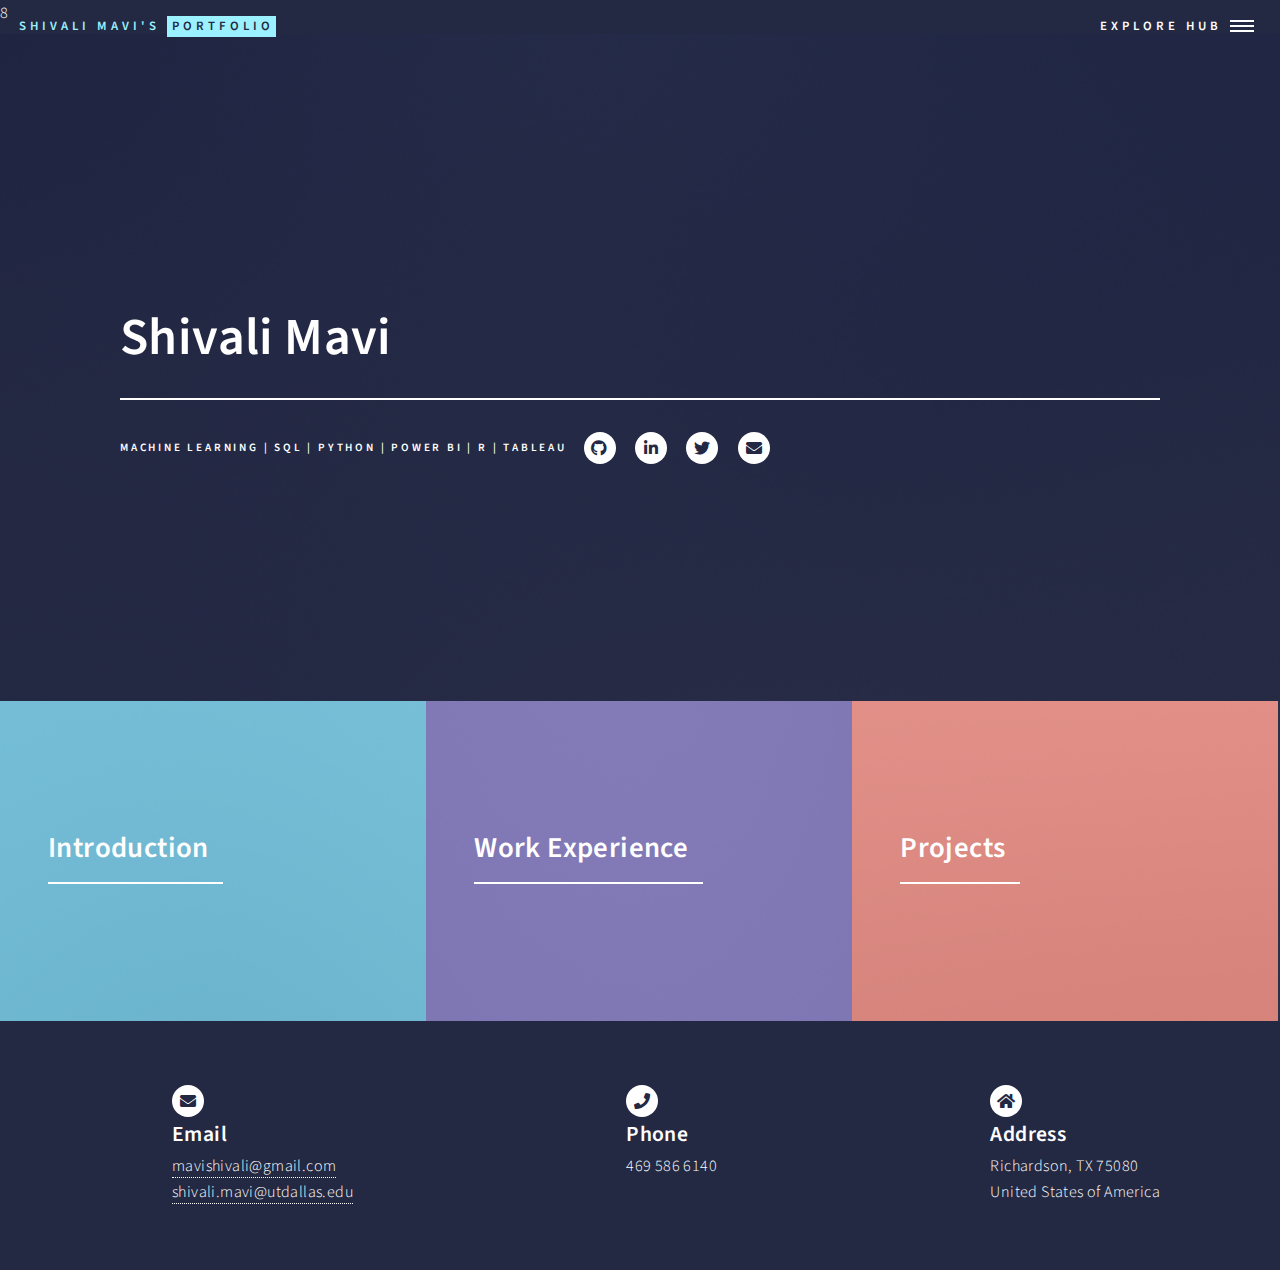
==== commit 7223f5e7: "Update index.html" ====
--- a/index.html
+++ b/index.html
@@ -82,7 +82,7 @@
 										<h3><a href="landing.html" class="link">Projects</a></h3>
 									</header>
 								</article>
-								<article>
+								<!--<article>
 									<span class="image">
 										<img src="images/pic04.jpg" alt="" />
 									</span>
@@ -90,7 +90,7 @@
 										<h3><a href="landing.html" class="link">Leadership Engagement</a></h3>
 										<p>Nisl sed aliquam</p>
 									</header>
-								</article>
+								</article> -->
 							</section>
 
 						<!-- Two -->
--- a/assets/css/main.css
+++ b/assets/css/main.css
@@ -1,3952 +1,3977 @@
-@import url(fontawesome-all.min.css);
-@import url("https://fonts.googleapis.com/css?family=Source+Sans+Pro:300,300italic,600,600italic");
-
+@import url(fontawesome-all.min.css);
+@import url("https://fonts.googleapis.com/css?family=Source+Sans+Pro:300,300italic,600,600italic");
+
 /*
 	Forty by HTML5 UP
 	html5up.net | @ajlkn
 	Free for personal and commercial use under the CCA 3.0 license (html5up.net/license)
-*/
-
-html, body, div, span, applet, object,
-iframe, h1, h2, h3, h4, h5, h6, p, blockquote,
-pre, a, abbr, acronym, address, big, cite,
-code, del, dfn, em, img, ins, kbd, q, s, samp,
-small, strike, strong, sub, sup, tt, var, b,
-u, i, center, dl, dt, dd, ol, ul, li, fieldset,
-form, label, legend, table, caption, tbody,
-tfoot, thead, tr, th, td, article, aside,
-canvas, details, embed, figure, figcaption,
-footer, header, hgroup, menu, nav, output, ruby,
-section, summary, time, mark, audio, video {
-	margin: 0;
-	padding: 0;
-	border: 0;
-	font-size: 100%;
-	font: inherit;
-	vertical-align: baseline;}
-
-article, aside, details, figcaption, figure,
-footer, header, hgroup, menu, nav, section {
-	display: block;}
-
-body {
-	line-height: 1;
-}
-
-ol, ul {
-	list-style: none;
-}
-
-blockquote, q {
-	quotes: none;
-}
-
-	blockquote:before, blockquote:after, q:before, q:after {
-		content: '';
-		content: none;
-	}
-
-table {
-	border-collapse: collapse;
-	border-spacing: 0;
-}
-
-body {
-	-webkit-text-size-adjust: none;
-}
-
-mark {
-	background-color: transparent;
-	color: inherit;
-}
-
-input::-moz-focus-inner {
-	border: 0;
-	padding: 0;
-}
-
-input, select, textarea {
-	-moz-appearance: none;
-	-webkit-appearance: none;
-	-ms-appearance: none;
-	appearance: none;
-}
-
-/* Basic */
-
-	@-ms-viewport {
-		width: device-width;
-	}
-
-	body {
-		-ms-overflow-style: scrollbar;
-	}
-
-	@media screen and (max-width: 480px) {
-
-		html, body {
-			min-width: 320px;
-		}
-
-	}
-
-	html {
-		box-sizing: border-box;
-	}
-
-	*, *:before, *:after {
-		box-sizing: inherit;
-	}
-
-	body {
-		background: #242943;
-	}
-
-		body.is-preload *, body.is-preload *:before, body.is-preload *:after {
-			-moz-animation: none !important;
-			-webkit-animation: none !important;
-			-ms-animation: none !important;
-			animation: none !important;
-			-moz-transition: none !important;
-			-webkit-transition: none !important;
-			-ms-transition: none !important;
-			transition: none !important;
-		}
-
-/* Type */
-
-	body, input, select, textarea {
-		color: #ffffff;
-		font-family: "Source Sans Pro", Helvetica, sans-serif;
-		font-size: 17pt;
-		font-weight: 300;
-		letter-spacing: 0.025em;
-		line-height: 1.65;
-	}
-
-		@media screen and (max-width: 1680px) {
-
-			body, input, select, textarea {
-				font-size: 14pt;
-			}
-
-		}
-
-		@media screen and (max-width: 1280px) {
-
-			body, input, select, textarea {
-				font-size: 12pt;
-			}
-
-		}
-
-		@media screen and (max-width: 360px) {
-
-			body, input, select, textarea {
-				font-size: 11pt;
-			}
-
-		}
-
-	a {
-		-moz-transition: color 0.2s ease-in-out, border-bottom-color 0.2s ease-in-out;
-		-webkit-transition: color 0.2s ease-in-out, border-bottom-color 0.2s ease-in-out;
-		-ms-transition: color 0.2s ease-in-out, border-bottom-color 0.2s ease-in-out;
-		transition: color 0.2s ease-in-out, border-bottom-color 0.2s ease-in-out;
-		border-bottom: dotted 1px;
-		color: inherit;
-		text-decoration: none;
-	}
-
-		a:hover {
-			border-bottom-color: transparent;
-			color: #9bf1ff !important;
-		}
-
-		a:active {
-			color: #53e3fb !important;
-		}
-
-	strong, b {
-		color: #ffffff;
-		font-weight: 600;
-	}
-
-	em, i {
-		font-style: italic;
-	}
-
-	p {
-		margin: 0 0 2em 0;
-	}
-
-	h1, h2, h3, h4, h5, h6 {
-		color: #ffffff;
-		font-weight: 600;
-		line-height: 1.65;
-		margin: 0 0 1em 0;
-	}
-
-		h1 a, h2 a, h3 a, h4 a, h5 a, h6 a {
-			color: inherit;
-			border-bottom: 0;
-		}
-
-	h1 {
-		font-size: 2.5em;
-	}
-
-	h2 {
-		font-size: 1.75em;
-	}
-
-	h3 {
-		font-size: 1.35em;
-	}
-
-	h4 {
-		font-size: 1.1em;
-	}
-
-	h5 {
-		font-size: 0.9em;
-	}
-
-	h6 {
-		font-size: 0.7em;
-	}
-
-	@media screen and (max-width: 736px) {
-
-		h1 {
-			font-size: 2em;
-		}
-
-		h2 {
-			font-size: 1.5em;
-		}
-
-		h3 {
-			font-size: 1.25em;
-		}
-
-	}
-
-	sub {
-		font-size: 0.8em;
-		position: relative;
-		top: 0.5em;
-	}
-
-	sup {
-		font-size: 0.8em;
-		position: relative;
-		top: -0.5em;
-	}
-
-	blockquote {
-		border-left: solid 4px rgba(212, 212, 255, 0.1);
-		font-style: italic;
-		margin: 0 0 2em 0;
-		padding: 0.5em 0 0.5em 2em;
-	}
-
-	code {
-		background: rgba(212, 212, 255, 0.035);
-		font-family: "Courier New", monospace;
-		font-size: 0.9em;
-		margin: 0 0.25em;
-		padding: 0.25em 0.65em;
-	}
-
-	pre {
-		-webkit-overflow-scrolling: touch;
-		font-family: "Courier New", monospace;
-		font-size: 0.9em;
-		margin: 0 0 2em 0;
-	}
-
-		pre code {
-			display: block;
-			line-height: 1.75;
-			padding: 1em 1.5em;
-			overflow-x: auto;
-		}
-
-	hr {
-		border: 0;
-		border-bottom: solid 1px rgba(212, 212, 255, 0.1);
-		margin: 2em 0;
-	}
-
-		hr.major {
-			margin: 3em 0;
-		}
-
-	.align-left {
-		text-align: left;
-	}
-
-	.align-center {
-		text-align: center;
-	}
-
-	.align-right {
-		text-align: right;
-	}
-
-/* Row */
-
-	.row {
-		display: flex;
-		flex-wrap: wrap;
-		box-sizing: border-box;
-		align-items: stretch;
-	}
-
-		.row > * {
-			box-sizing: border-box;
-		}
-
-		.row.gtr-uniform > * > :last-child {
-			margin-bottom: 0;
-		}
-
-		.row.aln-left {
-			justify-content: flex-start;
-		}
-
-		.row.aln-center {
-			justify-content: center;
-		}
-
-		.row.aln-right {
-			justify-content: flex-end;
-		}
-
-		.row.aln-top {
-			align-items: flex-start;
-		}
-
-		.row.aln-middle {
-			align-items: center;
-		}
-
-		.row.aln-bottom {
-			align-items: flex-end;
-		}
-
-		.row > .imp {
-			order: -1;
-		}
-
-		.row > .col-1 {
-			width: 8.33333%;
-		}
-
-		.row > .off-1 {
-			margin-left: 8.33333%;
-		}
-
-		.row > .col-2 {
-			width: 16.66667%;
-		}
-
-		.row > .off-2 {
-			margin-left: 16.66667%;
-		}
-
-		.row > .col-3 {
-			width: 25%;
-		}
-
-		.row > .off-3 {
-			margin-left: 25%;
-		}
-
-		.row > .col-4 {
-			width: 33.33333%;
-		}
-
-		.row > .off-4 {
-			margin-left: 33.33333%;
-		}
-
-		.row > .col-5 {
-			width: 41.66667%;
-		}
-
-		.row > .off-5 {
-			margin-left: 41.66667%;
-		}
-
-		.row > .col-6 {
-			width: 50%;
-		}
-
-		.row > .off-6 {
-			margin-left: 50%;
-		}
-
-		.row > .col-7 {
-			width: 58.33333%;
-		}
-
-		.row > .off-7 {
-			margin-left: 58.33333%;
-		}
-
-		.row > .col-8 {
-			width: 66.66667%;
-		}
-
-		.row > .off-8 {
-			margin-left: 66.66667%;
-		}
-
-		.row > .col-9 {
-			width: 75%;
-		}
-
-		.row > .off-9 {
-			margin-left: 75%;
-		}
-
-		.row > .col-10 {
-			width: 83.33333%;
-		}
-
-		.row > .off-10 {
-			margin-left: 83.33333%;
-		}
-
-		.row > .col-11 {
-			width: 91.66667%;
-		}
-
-		.row > .off-11 {
-			margin-left: 91.66667%;
-		}
-
-		.row > .col-12 {
-			width: 100%;
-		}
-
-		.row > .off-12 {
-			margin-left: 100%;
-		}
-
-		.row.gtr-0 {
-			margin-top: 0;
-			margin-left: 0em;
-		}
-
-			.row.gtr-0 > * {
-				padding: 0 0 0 0em;
-			}
-
-			.row.gtr-0.gtr-uniform {
-				margin-top: 0em;
-			}
-
-				.row.gtr-0.gtr-uniform > * {
-					padding-top: 0em;
-				}
-
-		.row.gtr-25 {
-			margin-top: 0;
-			margin-left: -0.5em;
-		}
-
-			.row.gtr-25 > * {
-				padding: 0 0 0 0.5em;
-			}
-
-			.row.gtr-25.gtr-uniform {
-				margin-top: -0.5em;
-			}
-
-				.row.gtr-25.gtr-uniform > * {
-					padding-top: 0.5em;
-				}
-
-		.row.gtr-50 {
-			margin-top: 0;
-			margin-left: -1em;
-		}
-
-			.row.gtr-50 > * {
-				padding: 0 0 0 1em;
-			}
-
-			.row.gtr-50.gtr-uniform {
-				margin-top: -1em;
-			}
-
-				.row.gtr-50.gtr-uniform > * {
-					padding-top: 1em;
-				}
-
-		.row {
-			margin-top: 0;
-			margin-left: -2em;
-		}
-
-			.row > * {
-				padding: 0 0 0 2em;
-			}
-
-			.row.gtr-uniform {
-				margin-top: -2em;
-			}
-
-				.row.gtr-uniform > * {
-					padding-top: 2em;
-				}
-
-		.row.gtr-150 {
-			margin-top: 0;
-			margin-left: -3em;
-		}
-
-			.row.gtr-150 > * {
-				padding: 0 0 0 3em;
-			}
-
-			.row.gtr-150.gtr-uniform {
-				margin-top: -3em;
-			}
-
-				.row.gtr-150.gtr-uniform > * {
-					padding-top: 3em;
-				}
-
-		.row.gtr-200 {
-			margin-top: 0;
-			margin-left: -4em;
-		}
-
-			.row.gtr-200 > * {
-				padding: 0 0 0 4em;
-			}
-
-			.row.gtr-200.gtr-uniform {
-				margin-top: -4em;
-			}
-
-				.row.gtr-200.gtr-uniform > * {
-					padding-top: 4em;
-				}
-
-		@media screen and (max-width: 1680px) {
-
-			.row {
-				display: flex;
-				flex-wrap: wrap;
-				box-sizing: border-box;
-				align-items: stretch;
-			}
-
-				.row > * {
-					box-sizing: border-box;
-				}
-
-				.row.gtr-uniform > * > :last-child {
-					margin-bottom: 0;
-				}
-
-				.row.aln-left {
-					justify-content: flex-start;
-				}
-
-				.row.aln-center {
-					justify-content: center;
-				}
-
-				.row.aln-right {
-					justify-content: flex-end;
-				}
-
-				.row.aln-top {
-					align-items: flex-start;
-				}
-
-				.row.aln-middle {
-					align-items: center;
-				}
-
-				.row.aln-bottom {
-					align-items: flex-end;
-				}
-
-				.row > .imp-xlarge {
-					order: -1;
-				}
-
-				.row > .col-1-xlarge {
-					width: 8.33333%;
-				}
-
-				.row > .off-1-xlarge {
-					margin-left: 8.33333%;
-				}
-
-				.row > .col-2-xlarge {
-					width: 16.66667%;
-				}
-
-				.row > .off-2-xlarge {
-					margin-left: 16.66667%;
-				}
-
-				.row > .col-3-xlarge {
-					width: 25%;
-				}
-
-				.row > .off-3-xlarge {
-					margin-left: 25%;
-				}
-
-				.row > .col-4-xlarge {
-					width: 33.33333%;
-				}
-
-				.row > .off-4-xlarge {
-					margin-left: 33.33333%;
-				}
-
-				.row > .col-5-xlarge {
-					width: 41.66667%;
-				}
-
-				.row > .off-5-xlarge {
-					margin-left: 41.66667%;
-				}
-
-				.row > .col-6-xlarge {
-					width: 50%;
-				}
-
-				.row > .off-6-xlarge {
-					margin-left: 50%;
-				}
-
-				.row > .col-7-xlarge {
-					width: 58.33333%;
-				}
-
-				.row > .off-7-xlarge {
-					margin-left: 58.33333%;
-				}
-
-				.row > .col-8-xlarge {
-					width: 66.66667%;
-				}
-
-				.row > .off-8-xlarge {
-					margin-left: 66.66667%;
-				}
-
-				.row > .col-9-xlarge {
-					width: 75%;
-				}
-
-				.row > .off-9-xlarge {
-					margin-left: 75%;
-				}
-
-				.row > .col-10-xlarge {
-					width: 83.33333%;
-				}
-
-				.row > .off-10-xlarge {
-					margin-left: 83.33333%;
-				}
-
-				.row > .col-11-xlarge {
-					width: 91.66667%;
-				}
-
-				.row > .off-11-xlarge {
-					margin-left: 91.66667%;
-				}
-
-				.row > .col-12-xlarge {
-					width: 100%;
-				}
-
-				.row > .off-12-xlarge {
-					margin-left: 100%;
-				}
-
-				.row.gtr-0 {
-					margin-top: 0;
-					margin-left: 0em;
-				}
-
-					.row.gtr-0 > * {
-						padding: 0 0 0 0em;
-					}
-
-					.row.gtr-0.gtr-uniform {
-						margin-top: 0em;
-					}
-
-						.row.gtr-0.gtr-uniform > * {
-							padding-top: 0em;
-						}
-
-				.row.gtr-25 {
-					margin-top: 0;
-					margin-left: -0.5em;
-				}
-
-					.row.gtr-25 > * {
-						padding: 0 0 0 0.5em;
-					}
-
-					.row.gtr-25.gtr-uniform {
-						margin-top: -0.5em;
-					}
-
-						.row.gtr-25.gtr-uniform > * {
-							padding-top: 0.5em;
-						}
-
-				.row.gtr-50 {
-					margin-top: 0;
-					margin-left: -1em;
-				}
-
-					.row.gtr-50 > * {
-						padding: 0 0 0 1em;
-					}
-
-					.row.gtr-50.gtr-uniform {
-						margin-top: -1em;
-					}
-
-						.row.gtr-50.gtr-uniform > * {
-							padding-top: 1em;
-						}
-
-				.row {
-					margin-top: 0;
-					margin-left: -2em;
-				}
-
-					.row > * {
-						padding: 0 0 0 2em;
-					}
-
-					.row.gtr-uniform {
-						margin-top: -2em;
-					}
-
-						.row.gtr-uniform > * {
-							padding-top: 2em;
-						}
-
-				.row.gtr-150 {
-					margin-top: 0;
-					margin-left: -3em;
-				}
-
-					.row.gtr-150 > * {
-						padding: 0 0 0 3em;
-					}
-
-					.row.gtr-150.gtr-uniform {
-						margin-top: -3em;
-					}
-
-						.row.gtr-150.gtr-uniform > * {
-							padding-top: 3em;
-						}
-
-				.row.gtr-200 {
-					margin-top: 0;
-					margin-left: -4em;
-				}
-
-					.row.gtr-200 > * {
-						padding: 0 0 0 4em;
-					}
-
-					.row.gtr-200.gtr-uniform {
-						margin-top: -4em;
-					}
-
-						.row.gtr-200.gtr-uniform > * {
-							padding-top: 4em;
-						}
-
-		}
-
-		@media screen and (max-width: 1280px) {
-
-			.row {
-				display: flex;
-				flex-wrap: wrap;
-				box-sizing: border-box;
-				align-items: stretch;
-			}
-
-				.row > * {
-					box-sizing: border-box;
-				}
-
-				.row.gtr-uniform > * > :last-child {
-					margin-bottom: 0;
-				}
-
-				.row.aln-left {
-					justify-content: flex-start;
-				}
-
-				.row.aln-center {
-					justify-content: center;
-				}
-
-				.row.aln-right {
-					justify-content: flex-end;
-				}
-
-				.row.aln-top {
-					align-items: flex-start;
-				}
-
-				.row.aln-middle {
-					align-items: center;
-				}
-
-				.row.aln-bottom {
-					align-items: flex-end;
-				}
-
-				.row > .imp-large {
-					order: -1;
-				}
-
-				.row > .col-1-large {
-					width: 8.33333%;
-				}
-
-				.row > .off-1-large {
-					margin-left: 8.33333%;
-				}
-
-				.row > .col-2-large {
-					width: 16.66667%;
-				}
-
-				.row > .off-2-large {
-					margin-left: 16.66667%;
-				}
-
-				.row > .col-3-large {
-					width: 25%;
-				}
-
-				.row > .off-3-large {
-					margin-left: 25%;
-				}
-
-				.row > .col-4-large {
-					width: 33.33333%;
-				}
-
-				.row > .off-4-large {
-					margin-left: 33.33333%;
-				}
-
-				.row > .col-5-large {
-					width: 41.66667%;
-				}
-
-				.row > .off-5-large {
-					margin-left: 41.66667%;
-				}
-
-				.row > .col-6-large {
-					width: 50%;
-				}
-
-				.row > .off-6-large {
-					margin-left: 50%;
-				}
-
-				.row > .col-7-large {
-					width: 58.33333%;
-				}
-
-				.row > .off-7-large {
-					margin-left: 58.33333%;
-				}
-
-				.row > .col-8-large {
-					width: 66.66667%;
-				}
-
-				.row > .off-8-large {
-					margin-left: 66.66667%;
-				}
-
-				.row > .col-9-large {
-					width: 75%;
-				}
-
-				.row > .off-9-large {
-					margin-left: 75%;
-				}
-
-				.row > .col-10-large {
-					width: 83.33333%;
-				}
-
-				.row > .off-10-large {
-					margin-left: 83.33333%;
-				}
-
-				.row > .col-11-large {
-					width: 91.66667%;
-				}
-
-				.row > .off-11-large {
-					margin-left: 91.66667%;
-				}
-
-				.row > .col-12-large {
-					width: 100%;
-				}
-
-				.row > .off-12-large {
-					margin-left: 100%;
-				}
-
-				.row.gtr-0 {
-					margin-top: 0;
-					margin-left: 0em;
-				}
-
-					.row.gtr-0 > * {
-						padding: 0 0 0 0em;
-					}
-
-					.row.gtr-0.gtr-uniform {
-						margin-top: 0em;
-					}
-
-						.row.gtr-0.gtr-uniform > * {
-							padding-top: 0em;
-						}
-
-				.row.gtr-25 {
-					margin-top: 0;
-					margin-left: -0.375em;
-				}
-
-					.row.gtr-25 > * {
-						padding: 0 0 0 0.375em;
-					}
-
-					.row.gtr-25.gtr-uniform {
-						margin-top: -0.375em;
-					}
-
-						.row.gtr-25.gtr-uniform > * {
-							padding-top: 0.375em;
-						}
-
-				.row.gtr-50 {
-					margin-top: 0;
-					margin-left: -0.75em;
-				}
-
-					.row.gtr-50 > * {
-						padding: 0 0 0 0.75em;
-					}
-
-					.row.gtr-50.gtr-uniform {
-						margin-top: -0.75em;
-					}
-
-						.row.gtr-50.gtr-uniform > * {
-							padding-top: 0.75em;
-						}
-
-				.row {
-					margin-top: 0;
-					margin-left: -1.5em;
-				}
-
-					.row > * {
-						padding: 0 0 0 1.5em;
-					}
-
-					.row.gtr-uniform {
-						margin-top: -1.5em;
-					}
-
-						.row.gtr-uniform > * {
-							padding-top: 1.5em;
-						}
-
-				.row.gtr-150 {
-					margin-top: 0;
-					margin-left: -2.25em;
-				}
-
-					.row.gtr-150 > * {
-						padding: 0 0 0 2.25em;
-					}
-
-					.row.gtr-150.gtr-uniform {
-						margin-top: -2.25em;
-					}
-
-						.row.gtr-150.gtr-uniform > * {
-							padding-top: 2.25em;
-						}
-
-				.row.gtr-200 {
-					margin-top: 0;
-					margin-left: -3em;
-				}
-
-					.row.gtr-200 > * {
-						padding: 0 0 0 3em;
-					}
-
-					.row.gtr-200.gtr-uniform {
-						margin-top: -3em;
-					}
-
-						.row.gtr-200.gtr-uniform > * {
-							padding-top: 3em;
-						}
-
-		}
-
-		@media screen and (max-width: 980px) {
-
-			.row {
-				display: flex;
-				flex-wrap: wrap;
-				box-sizing: border-box;
-				align-items: stretch;
-			}
-
-				.row > * {
-					box-sizing: border-box;
-				}
-
-				.row.gtr-uniform > * > :last-child {
-					margin-bottom: 0;
-				}
-
-				.row.aln-left {
-					justify-content: flex-start;
-				}
-
-				.row.aln-center {
-					justify-content: center;
-				}
-
-				.row.aln-right {
-					justify-content: flex-end;
-				}
-
-				.row.aln-top {
-					align-items: flex-start;
-				}
-
-				.row.aln-middle {
-					align-items: center;
-				}
-
-				.row.aln-bottom {
-					align-items: flex-end;
-				}
-
-				.row > .imp-medium {
-					order: -1;
-				}
-
-				.row > .col-1-medium {
-					width: 8.33333%;
-				}
-
-				.row > .off-1-medium {
-					margin-left: 8.33333%;
-				}
-
-				.row > .col-2-medium {
-					width: 16.66667%;
-				}
-
-				.row > .off-2-medium {
-					margin-left: 16.66667%;
-				}
-
-				.row > .col-3-medium {
-					width: 25%;
-				}
-
-				.row > .off-3-medium {
-					margin-left: 25%;
-				}
-
-				.row > .col-4-medium {
-					width: 33.33333%;
-				}
-
-				.row > .off-4-medium {
-					margin-left: 33.33333%;
-				}
-
-				.row > .col-5-medium {
-					width: 41.66667%;
-				}
-
-				.row > .off-5-medium {
-					margin-left: 41.66667%;
-				}
-
-				.row > .col-6-medium {
-					width: 50%;
-				}
-
-				.row > .off-6-medium {
-					margin-left: 50%;
-				}
-
-				.row > .col-7-medium {
-					width: 58.33333%;
-				}
-
-				.row > .off-7-medium {
-					margin-left: 58.33333%;
-				}
-
-				.row > .col-8-medium {
-					width: 66.66667%;
-				}
-
-				.row > .off-8-medium {
-					margin-left: 66.66667%;
-				}
-
-				.row > .col-9-medium {
-					width: 75%;
-				}
-
-				.row > .off-9-medium {
-					margin-left: 75%;
-				}
-
-				.row > .col-10-medium {
-					width: 83.33333%;
-				}
-
-				.row > .off-10-medium {
-					margin-left: 83.33333%;
-				}
-
-				.row > .col-11-medium {
-					width: 91.66667%;
-				}
-
-				.row > .off-11-medium {
-					margin-left: 91.66667%;
-				}
-
-				.row > .col-12-medium {
-					width: 100%;
-				}
-
-				.row > .off-12-medium {
-					margin-left: 100%;
-				}
-
-				.row.gtr-0 {
-					margin-top: 0;
-					margin-left: 0em;
-				}
-
-					.row.gtr-0 > * {
-						padding: 0 0 0 0em;
-					}
-
-					.row.gtr-0.gtr-uniform {
-						margin-top: 0em;
-					}
-
-						.row.gtr-0.gtr-uniform > * {
-							padding-top: 0em;
-						}
-
-				.row.gtr-25 {
-					margin-top: 0;
-					margin-left: -0.375em;
-				}
-
-					.row.gtr-25 > * {
-						padding: 0 0 0 0.375em;
-					}
-
-					.row.gtr-25.gtr-uniform {
-						margin-top: -0.375em;
-					}
-
-						.row.gtr-25.gtr-uniform > * {
-							padding-top: 0.375em;
-						}
-
-				.row.gtr-50 {
-					margin-top: 0;
-					margin-left: -0.75em;
-				}
-
-					.row.gtr-50 > * {
-						padding: 0 0 0 0.75em;
-					}
-
-					.row.gtr-50.gtr-uniform {
-						margin-top: -0.75em;
-					}
-
-						.row.gtr-50.gtr-uniform > * {
-							padding-top: 0.75em;
-						}
-
-				.row {
-					margin-top: 0;
-					margin-left: -1.5em;
-				}
-
-					.row > * {
-						padding: 0 0 0 1.5em;
-					}
-
-					.row.gtr-uniform {
-						margin-top: -1.5em;
-					}
-
-						.row.gtr-uniform > * {
-							padding-top: 1.5em;
-						}
-
-				.row.gtr-150 {
-					margin-top: 0;
-					margin-left: -2.25em;
-				}
-
-					.row.gtr-150 > * {
-						padding: 0 0 0 2.25em;
-					}
-
-					.row.gtr-150.gtr-uniform {
-						margin-top: -2.25em;
-					}
-
-						.row.gtr-150.gtr-uniform > * {
-							padding-top: 2.25em;
-						}
-
-				.row.gtr-200 {
-					margin-top: 0;
-					margin-left: -3em;
-				}
-
-					.row.gtr-200 > * {
-						padding: 0 0 0 3em;
-					}
-
-					.row.gtr-200.gtr-uniform {
-						margin-top: -3em;
-					}
-
-						.row.gtr-200.gtr-uniform > * {
-							padding-top: 3em;
-						}
-
-		}
-
-		@media screen and (max-width: 736px) {
-
-			.row {
-				display: flex;
-				flex-wrap: wrap;
-				box-sizing: border-box;
-				align-items: stretch;
-			}
-
-				.row > * {
-					box-sizing: border-box;
-				}
-
-				.row.gtr-uniform > * > :last-child {
-					margin-bottom: 0;
-				}
-
-				.row.aln-left {
-					justify-content: flex-start;
-				}
-
-				.row.aln-center {
-					justify-content: center;
-				}
-
-				.row.aln-right {
-					justify-content: flex-end;
-				}
-
-				.row.aln-top {
-					align-items: flex-start;
-				}
-
-				.row.aln-middle {
-					align-items: center;
-				}
-
-				.row.aln-bottom {
-					align-items: flex-end;
-				}
-
-				.row > .imp-small {
-					order: -1;
-				}
-
-				.row > .col-1-small {
-					width: 8.33333%;
-				}
-
-				.row > .off-1-small {
-					margin-left: 8.33333%;
-				}
-
-				.row > .col-2-small {
-					width: 16.66667%;
-				}
-
-				.row > .off-2-small {
-					margin-left: 16.66667%;
-				}
-
-				.row > .col-3-small {
-					width: 25%;
-				}
-
-				.row > .off-3-small {
-					margin-left: 25%;
-				}
-
-				.row > .col-4-small {
-					width: 33.33333%;
-				}
-
-				.row > .off-4-small {
-					margin-left: 33.33333%;
-				}
-
-				.row > .col-5-small {
-					width: 41.66667%;
-				}
-
-				.row > .off-5-small {
-					margin-left: 41.66667%;
-				}
-
-				.row > .col-6-small {
-					width: 50%;
-				}
-
-				.row > .off-6-small {
-					margin-left: 50%;
-				}
-
-				.row > .col-7-small {
-					width: 58.33333%;
-				}
-
-				.row > .off-7-small {
-					margin-left: 58.33333%;
-				}
-
-				.row > .col-8-small {
-					width: 66.66667%;
-				}
-
-				.row > .off-8-small {
-					margin-left: 66.66667%;
-				}
-
-				.row > .col-9-small {
-					width: 75%;
-				}
-
-				.row > .off-9-small {
-					margin-left: 75%;
-				}
-
-				.row > .col-10-small {
-					width: 83.33333%;
-				}
-
-				.row > .off-10-small {
-					margin-left: 83.33333%;
-				}
-
-				.row > .col-11-small {
-					width: 91.66667%;
-				}
-
-				.row > .off-11-small {
-					margin-left: 91.66667%;
-				}
-
-				.row > .col-12-small {
-					width: 100%;
-				}
-
-				.row > .off-12-small {
-					margin-left: 100%;
-				}
-
-				.row.gtr-0 {
-					margin-top: 0;
-					margin-left: 0em;
-				}
-
-					.row.gtr-0 > * {
-						padding: 0 0 0 0em;
-					}
-
-					.row.gtr-0.gtr-uniform {
-						margin-top: 0em;
-					}
-
-						.row.gtr-0.gtr-uniform > * {
-							padding-top: 0em;
-						}
-
-				.row.gtr-25 {
-					margin-top: 0;
-					margin-left: -0.3125em;
-				}
-
-					.row.gtr-25 > * {
-						padding: 0 0 0 0.3125em;
-					}
-
-					.row.gtr-25.gtr-uniform {
-						margin-top: -0.3125em;
-					}
-
-						.row.gtr-25.gtr-uniform > * {
-							padding-top: 0.3125em;
-						}
-
-				.row.gtr-50 {
-					margin-top: 0;
-					margin-left: -0.625em;
-				}
-
-					.row.gtr-50 > * {
-						padding: 0 0 0 0.625em;
-					}
-
-					.row.gtr-50.gtr-uniform {
-						margin-top: -0.625em;
-					}
-
-						.row.gtr-50.gtr-uniform > * {
-							padding-top: 0.625em;
-						}
-
-				.row {
-					margin-top: 0;
-					margin-left: -1.25em;
-				}
-
-					.row > * {
-						padding: 0 0 0 1.25em;
-					}
-
-					.row.gtr-uniform {
-						margin-top: -1.25em;
-					}
-
-						.row.gtr-uniform > * {
-							padding-top: 1.25em;
-						}
-
-				.row.gtr-150 {
-					margin-top: 0;
-					margin-left: -1.875em;
-				}
-
-					.row.gtr-150 > * {
-						padding: 0 0 0 1.875em;
-					}
-
-					.row.gtr-150.gtr-uniform {
-						margin-top: -1.875em;
-					}
-
-						.row.gtr-150.gtr-uniform > * {
-							padding-top: 1.875em;
-						}
-
-				.row.gtr-200 {
-					margin-top: 0;
-					margin-left: -2.5em;
-				}
-
-					.row.gtr-200 > * {
-						padding: 0 0 0 2.5em;
-					}
-
-					.row.gtr-200.gtr-uniform {
-						margin-top: -2.5em;
-					}
-
-						.row.gtr-200.gtr-uniform > * {
-							padding-top: 2.5em;
-						}
-
-		}
-
-		@media screen and (max-width: 480px) {
-
-			.row {
-				display: flex;
-				flex-wrap: wrap;
-				box-sizing: border-box;
-				align-items: stretch;
-			}
-
-				.row > * {
-					box-sizing: border-box;
-				}
-
-				.row.gtr-uniform > * > :last-child {
-					margin-bottom: 0;
-				}
-
-				.row.aln-left {
-					justify-content: flex-start;
-				}
-
-				.row.aln-center {
-					justify-content: center;
-				}
-
-				.row.aln-right {
-					justify-content: flex-end;
-				}
-
-				.row.aln-top {
-					align-items: flex-start;
-				}
-
-				.row.aln-middle {
-					align-items: center;
-				}
-
-				.row.aln-bottom {
-					align-items: flex-end;
-				}
-
-				.row > .imp-xsmall {
-					order: -1;
-				}
-
-				.row > .col-1-xsmall {
-					width: 8.33333%;
-				}
-
-				.row > .off-1-xsmall {
-					margin-left: 8.33333%;
-				}
-
-				.row > .col-2-xsmall {
-					width: 16.66667%;
-				}
-
-				.row > .off-2-xsmall {
-					margin-left: 16.66667%;
-				}
-
-				.row > .col-3-xsmall {
-					width: 25%;
-				}
-
-				.row > .off-3-xsmall {
-					margin-left: 25%;
-				}
-
-				.row > .col-4-xsmall {
-					width: 33.33333%;
-				}
-
-				.row > .off-4-xsmall {
-					margin-left: 33.33333%;
-				}
-
-				.row > .col-5-xsmall {
-					width: 41.66667%;
-				}
-
-				.row > .off-5-xsmall {
-					margin-left: 41.66667%;
-				}
-
-				.row > .col-6-xsmall {
-					width: 50%;
-				}
-
-				.row > .off-6-xsmall {
-					margin-left: 50%;
-				}
-
-				.row > .col-7-xsmall {
-					width: 58.33333%;
-				}
-
-				.row > .off-7-xsmall {
-					margin-left: 58.33333%;
-				}
-
-				.row > .col-8-xsmall {
-					width: 66.66667%;
-				}
-
-				.row > .off-8-xsmall {
-					margin-left: 66.66667%;
-				}
-
-				.row > .col-9-xsmall {
-					width: 75%;
-				}
-
-				.row > .off-9-xsmall {
-					margin-left: 75%;
-				}
-
-				.row > .col-10-xsmall {
-					width: 83.33333%;
-				}
-
-				.row > .off-10-xsmall {
-					margin-left: 83.33333%;
-				}
-
-				.row > .col-11-xsmall {
-					width: 91.66667%;
-				}
-
-				.row > .off-11-xsmall {
-					margin-left: 91.66667%;
-				}
-
-				.row > .col-12-xsmall {
-					width: 100%;
-				}
-
-				.row > .off-12-xsmall {
-					margin-left: 100%;
-				}
-
-				.row.gtr-0 {
-					margin-top: 0;
-					margin-left: 0em;
-				}
-
-					.row.gtr-0 > * {
-						padding: 0 0 0 0em;
-					}
-
-					.row.gtr-0.gtr-uniform {
-						margin-top: 0em;
-					}
-
-						.row.gtr-0.gtr-uniform > * {
-							padding-top: 0em;
-						}
-
-				.row.gtr-25 {
-					margin-top: 0;
-					margin-left: -0.3125em;
-				}
-
-					.row.gtr-25 > * {
-						padding: 0 0 0 0.3125em;
-					}
-
-					.row.gtr-25.gtr-uniform {
-						margin-top: -0.3125em;
-					}
-
-						.row.gtr-25.gtr-uniform > * {
-							padding-top: 0.3125em;
-						}
-
-				.row.gtr-50 {
-					margin-top: 0;
-					margin-left: -0.625em;
-				}
-
-					.row.gtr-50 > * {
-						padding: 0 0 0 0.625em;
-					}
-
-					.row.gtr-50.gtr-uniform {
-						margin-top: -0.625em;
-					}
-
-						.row.gtr-50.gtr-uniform > * {
-							padding-top: 0.625em;
-						}
-
-				.row {
-					margin-top: 0;
-					margin-left: -1.25em;
-				}
-
-					.row > * {
-						padding: 0 0 0 1.25em;
-					}
-
-					.row.gtr-uniform {
-						margin-top: -1.25em;
-					}
-
-						.row.gtr-uniform > * {
-							padding-top: 1.25em;
-						}
-
-				.row.gtr-150 {
-					margin-top: 0;
-					margin-left: -1.875em;
-				}
-
-					.row.gtr-150 > * {
-						padding: 0 0 0 1.875em;
-					}
-
-					.row.gtr-150.gtr-uniform {
-						margin-top: -1.875em;
-					}
-
-						.row.gtr-150.gtr-uniform > * {
-							padding-top: 1.875em;
-						}
-
-				.row.gtr-200 {
-					margin-top: 0;
-					margin-left: -2.5em;
-				}
-
-					.row.gtr-200 > * {
-						padding: 0 0 0 2.5em;
-					}
-
-					.row.gtr-200.gtr-uniform {
-						margin-top: -2.5em;
-					}
-
-						.row.gtr-200.gtr-uniform > * {
-							padding-top: 2.5em;
-						}
-
-		}
-
-/* Section/Article */
-
-	section.special, article.special {
-		text-align: center;
-	}
-
-	header.major {
-		width: -moz-max-content;
-		width: -webkit-max-content;
-		width: -ms-max-content;
-		width: max-content;
-		margin-bottom: 2em;
-	}
-
-		header.major > :first-child {
-			margin-bottom: 0;
-			width: calc(100% + 0.5em);
-		}
-
-			header.major > :first-child:after {
-				content: '';
-				background-color: #ffffff;
-				display: block;
-				height: 2px;
-				margin: 0.325em 0 0.5em 0;
-				width: 100%;
-			}
-
-		header.major > p {
-			font-size: 0.7em;
-			font-weight: 600;
-			letter-spacing: 0.25em;
-			margin-bottom: 0;
-			text-transform: uppercase;
-		}
-
-		body.is-ie header.major > :first-child:after {
-			max-width: 9em;
-		}
-
-		body.is-ie header.major > h1:after {
-			max-width: 100% !important;
-		}
-
-	@media screen and (max-width: 736px) {
-
-		header.major > p br {
-			display: none;
-		}
-
-	}
-
-/* Form */
-
-	form {
-		margin: 0 0 2em 0;
-	}
-
-		form > :last-child {
-			margin-bottom: 0;
-		}
-
-		form > .fields {
-			display: -moz-flex;
-			display: -webkit-flex;
-			display: -ms-flex;
-			display: flex;
-			-moz-flex-wrap: wrap;
-			-webkit-flex-wrap: wrap;
-			-ms-flex-wrap: wrap;
-			flex-wrap: wrap;
-			width: calc(100% + 3em);
-			margin: -1.5em 0 2em -1.5em;
-		}
-
-			form > .fields > .field {
-				-moz-flex-grow: 0;
-				-webkit-flex-grow: 0;
-				-ms-flex-grow: 0;
-				flex-grow: 0;
-				-moz-flex-shrink: 0;
-				-webkit-flex-shrink: 0;
-				-ms-flex-shrink: 0;
-				flex-shrink: 0;
-				padding: 1.5em 0 0 1.5em;
-				width: calc(100% - 1.5em);
-			}
-
-				form > .fields > .field.half {
-					width: calc(50% - 0.75em);
-				}
-
-				form > .fields > .field.third {
-					width: calc(100%/3 - 0.5em);
-				}
-
-				form > .fields > .field.quarter {
-					width: calc(25% - 0.375em);
-				}
-
-		@media screen and (max-width: 480px) {
-
-			form > .fields {
-				width: calc(100% + 3em);
-				margin: -1.5em 0 2em -1.5em;
-			}
-
-				form > .fields > .field {
-					padding: 1.5em 0 0 1.5em;
-					width: calc(100% - 1.5em);
-				}
-
-					form > .fields > .field.half {
-						width: calc(100% - 1.5em);
-					}
-
-					form > .fields > .field.third {
-						width: calc(100% - 1.5em);
-					}
-
-					form > .fields > .field.quarter {
-						width: calc(100% - 1.5em);
-					}
-
-		}
-
-	label {
-		color: #ffffff;
-		display: block;
-		font-size: 0.8em;
-		font-weight: 600;
-		letter-spacing: 0.25em;
-		margin: 0 0 1em 0;
-		text-transform: uppercase;
-	}
-
-	input[type="text"],
-	input[type="password"],
-	input[type="email"],
-	input[type="tel"],
-	input[type="search"],
-	input[type="url"],
-	select,
-	textarea {
-		-moz-appearance: none;
-		-webkit-appearance: none;
-		-ms-appearance: none;
-		appearance: none;
-		background: rgba(212, 212, 255, 0.035);
-		border: none;
-		border-radius: 0;
-		color: inherit;
-		display: block;
-		outline: 0;
-		padding: 0 1em;
-		text-decoration: none;
-		width: 100%;
-	}
-
-		input[type="text"]:invalid,
-		input[type="password"]:invalid,
-		input[type="email"]:invalid,
-		input[type="tel"]:invalid,
-		input[type="search"]:invalid,
-		input[type="url"]:invalid,
-		select:invalid,
-		textarea:invalid {
-			box-shadow: none;
-		}
-
-		input[type="text"]:focus,
-		input[type="password"]:focus,
-		input[type="email"]:focus,
-		input[type="tel"]:focus,
-		input[type="search"]:focus,
-		input[type="url"]:focus,
-		select:focus,
-		textarea:focus {
-			border-color: #9bf1ff;
-			box-shadow: 0 0 0 2px #9bf1ff;
-		}
-
-	select {
-		background-image: url("data:image/svg+xml;charset=utf8,%3Csvg xmlns='http://www.w3.org/2000/svg' width='40' height='40' preserveAspectRatio='none' viewBox='0 0 40 40'%3E%3Cpath d='M9.4,12.3l10.4,10.4l10.4-10.4c0.2-0.2,0.5-0.4,0.9-0.4c0.3,0,0.6,0.1,0.9,0.4l3.3,3.3c0.2,0.2,0.4,0.5,0.4,0.9 c0,0.4-0.1,0.6-0.4,0.9L20.7,31.9c-0.2,0.2-0.5,0.4-0.9,0.4c-0.3,0-0.6-0.1-0.9-0.4L4.3,17.3c-0.2-0.2-0.4-0.5-0.4-0.9 c0-0.4,0.1-0.6,0.4-0.9l3.3-3.3c0.2-0.2,0.5-0.4,0.9-0.4S9.1,12.1,9.4,12.3z' fill='rgba(212, 212, 255, 0.1)' /%3E%3C/svg%3E");
-		background-size: 1.25rem;
-		background-repeat: no-repeat;
-		background-position: calc(100% - 1rem) center;
-		height: 2.75em;
-		padding-right: 2.75em;
-		text-overflow: ellipsis;
-	}
-
-		select option {
-			color: #ffffff;
-			background: #242943;
-		}
-
-		select:focus::-ms-value {
-			background-color: transparent;
-		}
-
-		select::-ms-expand {
-			display: none;
-		}
-
-	input[type="text"],
-	input[type="password"],
-	input[type="email"],
-	input[type="tel"],
-	input[type="search"],
-	input[type="url"],
-	select {
-		height: 2.75em;
-	}
-
-	textarea {
-		padding: 0.75em 1em;
-	}
-
-	input[type="checkbox"],
-	input[type="radio"] {
-		-moz-appearance: none;
-		-webkit-appearance: none;
-		-ms-appearance: none;
-		appearance: none;
-		display: block;
-		float: left;
-		margin-right: -2em;
-		opacity: 0;
-		width: 1em;
-		z-index: -1;
-	}
-
-		input[type="checkbox"] + label,
-		input[type="radio"] + label {
-			text-decoration: none;
-			color: #ffffff;
-			cursor: pointer;
-			display: inline-block;
-			font-weight: 300;
-			padding-left: 2.65em;
-			padding-right: 0.75em;
-			position: relative;
-		}
-
-			input[type="checkbox"] + label:before,
-			input[type="radio"] + label:before {
-				-moz-osx-font-smoothing: grayscale;
-				-webkit-font-smoothing: antialiased;
-				display: inline-block;
-				font-style: normal;
-				font-variant: normal;
-				text-rendering: auto;
-				line-height: 1;
-				text-transform: none !important;
-				font-family: 'Font Awesome 5 Free';
-				font-weight: 900;
-			}
-
-			input[type="checkbox"] + label:before,
-			input[type="radio"] + label:before {
-				background: rgba(212, 212, 255, 0.035);
-				content: '';
-				display: inline-block;
-				font-size: 0.8em;
-				height: 2.0625em;
-				left: 0;
-				letter-spacing: 0;
-				line-height: 2.0625em;
-				position: absolute;
-				text-align: center;
-				top: 0;
-				width: 2.0625em;
-			}
-
-		input[type="checkbox"]:checked + label:before,
-		input[type="radio"]:checked + label:before {
-			background: #ffffff;
-			border-color: #9bf1ff;
-			content: '\f00c';
-			color: #242943;
-		}
-
-		input[type="checkbox"]:focus + label:before,
-		input[type="radio"]:focus + label:before {
-			box-shadow: 0 0 0 2px #9bf1ff;
-		}
-
-	input[type="radio"] + label:before {
-		border-radius: 100%;
-	}
-
-	::-webkit-input-placeholder {
-		color: rgba(244, 244, 255, 0.2) !important;
-		opacity: 1.0;
-	}
-
-	:-moz-placeholder {
-		color: rgba(244, 244, 255, 0.2) !important;
-		opacity: 1.0;
-	}
-
-	::-moz-placeholder {
-		color: rgba(244, 244, 255, 0.2) !important;
-		opacity: 1.0;
-	}
-
-	:-ms-input-placeholder {
-		color: rgba(244, 244, 255, 0.2) !important;
-		opacity: 1.0;
-	}
-
-/* Box */
-
-	.box {
-		border: solid 1px rgba(212, 212, 255, 0.1);
-		margin-bottom: 2em;
-		padding: 1.5em;
-	}
-
-		.box > :last-child,
-		.box > :last-child > :last-child,
-		.box > :last-child > :last-child > :last-child {
-			margin-bottom: 0;
-		}
-
-		.box.alt {
-			border: 0;
-			border-radius: 0;
-			padding: 0;
-		}
-
-/* Icon */
-
-	.icon {
-		text-decoration: none;
-		border-bottom: none;
-		position: relative;
-	}
-
-		.icon:before {
-			-moz-osx-font-smoothing: grayscale;
-			-webkit-font-smoothing: antialiased;
-			display: inline-block;
-			font-style: normal;
-			font-variant: normal;
-			text-rendering: auto;
-			line-height: 1;
-			text-transform: none !important;
-			font-family: 'Font Awesome 5 Free';
-			font-weight: 400;
-		}
-
-		.icon > .label {
-			display: none;
-		}
-
-		.icon:before {
-			line-height: inherit;
-		}
-
-		.icon.solid:before {
-			font-weight: 900;
-		}
-
-		.icon.brands:before {
-			font-family: 'Font Awesome 5 Brands';
-		}
-
-		.icon.alt:before {
-			background-color: #ffffff;
-			border-radius: 100%;
-			color: #242943;
-			display: inline-block;
-			height: 2em;
-			line-height: 2em;
-			text-align: center;
-			width: 2em;
-		}
-
-	a.icon.alt:before {
-		-moz-transition: background-color 0.2s ease-in-out;
-		-webkit-transition: background-color 0.2s ease-in-out;
-		-ms-transition: background-color 0.2s ease-in-out;
-		transition: background-color 0.2s ease-in-out;
-	}
-
-	a.icon.alt:hover:before {
-		background-color: #6fc3df;
-	}
-
-	a.icon.alt:active:before {
-		background-color: #37a6cb;
-	}
-
-/* Image */
-
-	.image {
-		border: 0;
-		display: inline-block;
-		position: relative;
-	}
-
-		.image img {
-			display: block;
-		}
-
-		.image.left, .image.right {
-			max-width: 30%;
-		}
-
-			.image.left img, .image.right img {
-				width: 100%;
-			}
-
-		.image.left {
-			float: left;
-			margin: 0 1.5em 1.25em 0;
-			top: 0.25em;
-		}
-
-		.image.right {
-			float: right;
-			margin: 0 0 1.25em 1.5em;
-			top: 0.25em;
-		}
-
-		.image.fit {
-			display: block;
-			margin: 0 0 2em 0;
-			width: 100%;
-		}
-
-			.image.fit img {
-				width: 100%;
-			}
-
-		.image.main {
-			display: block;
-			margin: 2.5em 0;
-			width: 100%;
-		}
-
-			.image.main img {
-				width: 100%;
-			}
-
-			@media screen and (max-width: 736px) {
-
-				.image.main {
-					margin: 1.5em 0;
-				}
-
-			}
-
-/* List */
-
-	ol {
-		list-style: decimal;
-		margin: 0 0 2em 0;
-		padding-left: 1.25em;
-	}
-
-		ol li {
-			padding-left: 0.25em;
-		}
-
-	ul {
-		list-style: disc;
-		margin: 0 0 2em 0;
-		padding-left: 1em;
-	}
-
-		ul li {
-			padding-left: 0.5em;
-		}
-
-		ul.alt {
-			list-style: none;
-			padding-left: 0;
-		}
-
-			ul.alt li {
-				border-top: solid 1px rgba(212, 212, 255, 0.1);
-				padding: 0.5em 0;
-			}
-
-				ul.alt li:first-child {
-					border-top: 0;
-					padding-top: 0;
-				}
-
-	dl {
-		margin: 0 0 2em 0;
-	}
-
-		dl dt {
-			display: block;
-			font-weight: 600;
-			margin: 0 0 1em 0;
-		}
-
-		dl dd {
-			margin-left: 2em;
-		}
-
-/* Actions */
-
-	ul.actions {
-		display: -moz-flex;
-		display: -webkit-flex;
-		display: -ms-flex;
-		display: flex;
-		cursor: default;
-		list-style: none;
-		margin-left: -1em;
-		padding-left: 0;
-	}
-
-		ul.actions li {
-			padding: 0 0 0 1em;
-			vertical-align: middle;
-		}
-
-		ul.actions.special {
-			-moz-justify-content: center;
-			-webkit-justify-content: center;
-			-ms-justify-content: center;
-			justify-content: center;
-			width: 100%;
-			margin-left: 0;
-		}
-
-			ul.actions.special li:first-child {
-				padding-left: 0;
-			}
-
-		ul.actions.stacked {
-			-moz-flex-direction: column;
-			-webkit-flex-direction: column;
-			-ms-flex-direction: column;
-			flex-direction: column;
-			margin-left: 0;
-		}
-
-			ul.actions.stacked li {
-				padding: 1.3em 0 0 0;
-			}
-
-				ul.actions.stacked li:first-child {
-					padding-top: 0;
-				}
-
-		ul.actions.fit {
-			width: calc(100% + 1em);
-		}
-
-			ul.actions.fit li {
-				-moz-flex-grow: 1;
-				-webkit-flex-grow: 1;
-				-ms-flex-grow: 1;
-				flex-grow: 1;
-				-moz-flex-shrink: 1;
-				-webkit-flex-shrink: 1;
-				-ms-flex-shrink: 1;
-				flex-shrink: 1;
-				width: 100%;
-			}
-
-				ul.actions.fit li > * {
-					width: 100%;
-				}
-
-			ul.actions.fit.stacked {
-				width: 100%;
-			}
-
-/* Icons */
-
-	ul.icons {
-		cursor: default;
-		list-style: none;
-		padding-left: 0;
-	}
-
-		ul.icons li {
-			display: inline-block;
-			padding: 0 1em 0 0;
-		}
-
-			ul.icons li:last-child {
-				padding-right: 0;
-			}
-
-		@media screen and (max-width: 736px) {
-
-			ul.icons li {
-				padding: 0 0.75em 0 0;
-			}
-
-		}
-
-/* Pagination */
-
-	ul.pagination {
-		cursor: default;
-		list-style: none;
-		padding-left: 0;
-	}
-
-		ul.pagination li {
-			display: inline-block;
-			padding-left: 0;
-			vertical-align: middle;
-		}
-
-			ul.pagination li > .page {
-				-moz-transition: background-color 0.2s ease-in-out, color 0.2s ease-in-out;
-				-webkit-transition: background-color 0.2s ease-in-out, color 0.2s ease-in-out;
-				-ms-transition: background-color 0.2s ease-in-out, color 0.2s ease-in-out;
-				transition: background-color 0.2s ease-in-out, color 0.2s ease-in-out;
-				border-bottom: 0;
-				display: inline-block;
-				font-size: 0.8em;
-				font-weight: 600;
-				height: 1.5em;
-				line-height: 1.5em;
-				margin: 0 0.125em;
-				min-width: 1.5em;
-				padding: 0 0.5em;
-				text-align: center;
-			}
-
-				ul.pagination li > .page.active {
-					background-color: #ffffff;
-					color: #242943;
-				}
-
-					ul.pagination li > .page.active:hover {
-						background-color: #9bf1ff;
-						color: #242943 !important;
-					}
-
-					ul.pagination li > .page.active:active {
-						background-color: #53e3fb;
-					}
-
-			ul.pagination li:first-child {
-				padding-right: 0.75em;
-			}
-
-			ul.pagination li:last-child {
-				padding-left: 0.75em;
-			}
-
-		@media screen and (max-width: 480px) {
-
-			ul.pagination li:nth-child(n+2):nth-last-child(n+2) {
-				display: none;
-			}
-
-			ul.pagination li:first-child {
-				padding-right: 0;
-			}
-
-		}
-
-/* Table */
-
-	.table-wrapper {
-		-webkit-overflow-scrolling: touch;
-		overflow-x: auto;
-	}
-
-	table {
-		margin: 0 0 2em 0;
-		width: 100%;
-	}
-
-		table tbody tr {
-			border: solid 1px rgba(212, 212, 255, 0.1);
-			border-left: 0;
-			border-right: 0;
-		}
-
-			table tbody tr:nth-child(2n + 1) {
-				background-color: rgba(212, 212, 255, 0.035);
-			}
-
-		table td {
-			padding: 0.75em 0.75em;
-		}
-
-		table th {
-			color: #ffffff;
-			font-size: 0.9em;
-			font-weight: 600;
-			padding: 0 0.75em 0.75em 0.75em;
-			text-align: left;
-		}
-
-		table thead {
-			border-bottom: solid 2px rgba(212, 212, 255, 0.1);
-		}
-
-		table tfoot {
-			border-top: solid 2px rgba(212, 212, 255, 0.1);
-		}
-
-		table.alt {
-			border-collapse: separate;
-		}
-
-			table.alt tbody tr td {
-				border: solid 1px rgba(212, 212, 255, 0.1);
-				border-left-width: 0;
-				border-top-width: 0;
-			}
-
-				table.alt tbody tr td:first-child {
-					border-left-width: 1px;
-				}
-
-			table.alt tbody tr:first-child td {
-				border-top-width: 1px;
-			}
-
-			table.alt thead {
-				border-bottom: 0;
-			}
-
-			table.alt tfoot {
-				border-top: 0;
-			}
-
-/* Button */
-
-	input[type="submit"],
-	input[type="reset"],
-	input[type="button"],
-	button,
-	.button {
-		-moz-appearance: none;
-		-webkit-appearance: none;
-		-ms-appearance: none;
-		appearance: none;
-		-moz-transition: background-color 0.2s ease-in-out, box-shadow 0.2s ease-in-out, color 0.2s ease-in-out;
-		-webkit-transition: background-color 0.2s ease-in-out, box-shadow 0.2s ease-in-out, color 0.2s ease-in-out;
-		-ms-transition: background-color 0.2s ease-in-out, box-shadow 0.2s ease-in-out, color 0.2s ease-in-out;
-		transition: background-color 0.2s ease-in-out, box-shadow 0.2s ease-in-out, color 0.2s ease-in-out;
-		background-color: transparent;
-		border: 0;
-		border-radius: 0;
-		box-shadow: inset 0 0 0 2px #ffffff;
-		color: #ffffff;
-		cursor: pointer;
-		display: inline-block;
-		font-size: 0.8em;
-		font-weight: 600;
-		height: 3.5em;
-		letter-spacing: 0.25em;
-		line-height: 3.5em;
-		padding: 0 1.75em;
-		text-align: center;
-		text-decoration: none;
-		text-transform: uppercase;
-		white-space: nowrap;
-	}
-
-		input[type="submit"]:hover, input[type="submit"]:active,
-		input[type="reset"]:hover,
-		input[type="reset"]:active,
-		input[type="button"]:hover,
-		input[type="button"]:active,
-		button:hover,
-		button:active,
-		.button:hover,
-		.button:active {
-			box-shadow: inset 0 0 0 2px #9bf1ff;
-			color: #9bf1ff;
-		}
-
-		input[type="submit"]:active,
-		input[type="reset"]:active,
-		input[type="button"]:active,
-		button:active,
-		.button:active {
-			background-color: rgba(155, 241, 255, 0.1);
-			box-shadow: inset 0 0 0 2px #53e3fb;
-			color: #53e3fb;
-		}
-
-		input[type="submit"].icon:before,
-		input[type="reset"].icon:before,
-		input[type="button"].icon:before,
-		button.icon:before,
-		.button.icon:before {
-			margin-right: 0.5em;
-		}
-
-		input[type="submit"].fit,
-		input[type="reset"].fit,
-		input[type="button"].fit,
-		button.fit,
-		.button.fit {
-			width: 100%;
-		}
-
-		input[type="submit"].small,
-		input[type="reset"].small,
-		input[type="button"].small,
-		button.small,
-		.button.small {
-			font-size: 0.6em;
-		}
-
-		input[type="submit"].large,
-		input[type="reset"].large,
-		input[type="button"].large,
-		button.large,
-		.button.large {
-			font-size: 1.25em;
-			height: 3em;
-			line-height: 3em;
-		}
-
-		input[type="submit"].next,
-		input[type="reset"].next,
-		input[type="button"].next,
-		button.next,
-		.button.next {
-			padding-right: 4.5em;
-			position: relative;
-		}
-
-			input[type="submit"].next:before, input[type="submit"].next:after,
-			input[type="reset"].next:before,
-			input[type="reset"].next:after,
-			input[type="button"].next:before,
-			input[type="button"].next:after,
-			button.next:before,
-			button.next:after,
-			.button.next:before,
-			.button.next:after {
-				-moz-transition: opacity 0.2s ease-in-out;
-				-webkit-transition: opacity 0.2s ease-in-out;
-				-ms-transition: opacity 0.2s ease-in-out;
-				transition: opacity 0.2s ease-in-out;
-				background-position: center right;
-				background-repeat: no-repeat;
-				background-size: 36px 24px;
-				content: '';
-				display: block;
-				height: 100%;
-				position: absolute;
-				right: 1.5em;
-				top: 0;
-				vertical-align: middle;
-				width: 36px;
-			}
-
-			input[type="submit"].next:before,
-			input[type="reset"].next:before,
-			input[type="button"].next:before,
-			button.next:before,
-			.button.next:before {
-				background-image: url("data:image/svg+xml;charset=utf8,%3Csvg xmlns='http://www.w3.org/2000/svg' xmlns:xlink='http://www.w3.org/1999/xlink' width='36px' height='24px' viewBox='0 0 36 24' zoomAndPan='disable'%3E%3Cstyle%3Eline %7B stroke: %23ffffff%3B stroke-width: 2px%3B %7D%3C/style%3E%3Cline x1='0' y1='12' x2='34' y2='12' /%3E%3Cline x1='25' y1='4' x2='34' y2='12.5' /%3E%3Cline x1='25' y1='20' x2='34' y2='11.5' /%3E%3C/svg%3E");
-			}
-
-			input[type="submit"].next:after,
-			input[type="reset"].next:after,
-			input[type="button"].next:after,
-			button.next:after,
-			.button.next:after {
-				background-image: url("data:image/svg+xml;charset=utf8,%3Csvg xmlns='http://www.w3.org/2000/svg' xmlns:xlink='http://www.w3.org/1999/xlink' width='36px' height='24px' viewBox='0 0 36 24' zoomAndPan='disable'%3E%3Cstyle%3Eline %7B stroke: %239bf1ff%3B stroke-width: 2px%3B %7D%3C/style%3E%3Cline x1='0' y1='12' x2='34' y2='12' /%3E%3Cline x1='25' y1='4' x2='34' y2='12.5' /%3E%3Cline x1='25' y1='20' x2='34' y2='11.5' /%3E%3C/svg%3E");
-				opacity: 0;
-				z-index: 1;
-			}
-
-			input[type="submit"].next:hover:after, input[type="submit"].next:active:after,
-			input[type="reset"].next:hover:after,
-			input[type="reset"].next:active:after,
-			input[type="button"].next:hover:after,
-			input[type="button"].next:active:after,
-			button.next:hover:after,
-			button.next:active:after,
-			.button.next:hover:after,
-			.button.next:active:after {
-				opacity: 1;
-			}
-
-			@media screen and (max-width: 1280px) {
-
-				input[type="submit"].next,
-				input[type="reset"].next,
-				input[type="button"].next,
-				button.next,
-				.button.next {
-					padding-right: 5em;
-				}
-
-			}
-
-		input[type="submit"].primary,
-		input[type="reset"].primary,
-		input[type="button"].primary,
-		button.primary,
-		.button.primary {
-			background-color: #ffffff;
-			box-shadow: none;
-			color: #242943;
-		}
-
-			input[type="submit"].primary:hover, input[type="submit"].primary:active,
-			input[type="reset"].primary:hover,
-			input[type="reset"].primary:active,
-			input[type="button"].primary:hover,
-			input[type="button"].primary:active,
-			button.primary:hover,
-			button.primary:active,
-			.button.primary:hover,
-			.button.primary:active {
-				background-color: #9bf1ff;
-				color: #242943 !important;
-			}
-
-			input[type="submit"].primary:active,
-			input[type="reset"].primary:active,
-			input[type="button"].primary:active,
-			button.primary:active,
-			.button.primary:active {
-				background-color: #53e3fb;
-			}
-
-		input[type="submit"].disabled, input[type="submit"]:disabled,
-		input[type="reset"].disabled,
-		input[type="reset"]:disabled,
-		input[type="button"].disabled,
-		input[type="button"]:disabled,
-		button.disabled,
-		button:disabled,
-		.button.disabled,
-		.button:disabled {
-			pointer-events: none;
-			cursor: default;
-			opacity: 0.25;
-		}
-
-/* Tiles */
-
-	.tiles {
-		display: -moz-flex;
-		display: -webkit-flex;
-		display: -ms-flex;
-		display: flex;
-		-moz-flex-wrap: wrap;
-		-webkit-flex-wrap: wrap;
-		-ms-flex-wrap: wrap;
-		flex-wrap: wrap;
-		border-top: 0 !important;
-	}
-
-		.tiles + * {
-			border-top: 0 !important;
-		}
-
-		.tiles article {
-			-moz-align-items: center;
-			-webkit-align-items: center;
-			-ms-align-items: center;
-			align-items: center;
-			display: -moz-flex;
-			display: -webkit-flex;
-			display: -ms-flex;
-			display: flex;
-			-moz-transition: -moz-transform 0.25s ease, opacity 0.25s ease, -moz-filter 1s ease, -webkit-filter 1s ease;
-			-webkit-transition: -webkit-transform 0.25s ease, opacity 0.25s ease, -webkit-filter 1s ease, -webkit-filter 1s ease;
-			-ms-transition: -ms-transform 0.25s ease, opacity 0.25s ease, -ms-filter 1s ease, -webkit-filter 1s ease;
-			transition: transform 0.25s ease, opacity 0.25s ease, filter 1s ease, -webkit-filter 1s ease;
-			padding: 4em 4em 2em 4em ;
-			background-position: center;
-			background-repeat: no-repeat;
-			background-size: cover;
-			cursor: default;
-			height: 40vh;
-			max-height: 40em;
-			min-height: 23em;
-			overflow: hidden;
-			position: relative;
-			width: 40%;
-		}
-
-			.tiles article .image {
-				display: none;
-			}
-
-			.tiles article header {
-				position: relative;
-				z-index: 3;
-			}
-
-			.tiles article h3 {
-				font-size: 1.75em;
-			}
-
-				.tiles article h3 a:hover {
-					color: inherit !important;
-				}
-
-			.tiles article .link.primary {
-				border: 0;
-				height: 100%;
-				left: 0;
-				position: absolute;
-				top: 0;
-				width: 100%;
-				z-index: 4;
-			}
-
-			.tiles article:before {
-				-moz-transition: opacity 0.5s ease;
-				-webkit-transition: opacity 0.5s ease;
-				-ms-transition: opacity 0.5s ease;
-				transition: opacity 0.5s ease;
-				bottom: 0;
-				content: '';
-				display: block;
-				height: 100%;
-				left: 0;
-				opacity: 0.85;
-				position: absolute;
-				width: 100%;
-				z-index: 2;
-			}
-
-			.tiles article:after {
-				background-color: rgba(36, 41, 67, 0.25);
-				content: '';
-				display: block;
-				height: 100%;
-				left: 0;
-				position: absolute;
-				top: 0;
-				width: 100%;
-				z-index: 1;
-			}
-
-			.tiles article:hover:before {
-				opacity: 0;
-			}
-
-			.tiles article.is-transitioning {
-				-moz-transform: scale(0.95);
-				-webkit-transform: scale(0.95);
-				-ms-transform: scale(0.95);
-				transform: scale(0.95);
-				-moz-filter: blur(0.5em);
-				-webkit-filter: blur(0.5em);
-				-ms-filter: blur(0.5em);
-				filter: blur(0.5em);
-				opacity: 0;
-			}
-
-			.tiles article:nth-child(4n - 1), .tiles article:nth-child(4n - 2) {
-				width: 60%;
-			}
-
-			.tiles article:nth-child(6n - 5):before {
-				background-color: #6fc3df;
-			}
-
-			.tiles article:nth-child(6n - 4):before {
-				background-color: #8d82c4;
-			}
-
-			.tiles article:nth-child(6n - 3):before {
-				background-color: #ec8d81;
-			}
-
-			.tiles article:nth-child(6n - 2):before {
-				background-color: #e7b788;
-			}
-
-			.tiles article:nth-child(6n - 1):before {
-				background-color: #8ea9e8;
-			}
-
-			.tiles article:nth-child(6n):before {
-				background-color: #87c5a4;
-			}
-
-		@media screen and (max-width: 1280px) {
-
-			.tiles article {
-				padding: 4em 3em 2em 3em ;
-				height: 30vh;
-				max-height: 30em;
-				min-height: 20em;
-			}
-
-		}
-
-		@media screen and (max-width: 980px) {
-
-			.tiles article {
-				width: 50% !important;
-			}
-
-		}
-
-		@media screen and (max-width: 736px) {
-
-			.tiles article {
-				padding: 3em 1.5em 1em 1.5em ;
-				height: 16em;
-				max-height: none;
-				min-height: 0;
-			}
-
-				.tiles article h3 {
-					font-size: 1.5em;
-				}
-
-		}
-
-		@media screen and (max-width: 480px) {
-
-			.tiles {
-				display: block;
-			}
-
-				.tiles article {
-					height: 20em;
-					width: 100% !important;
-				}
-
-		}
-
-/* Contact Method */
-
-	.contact-method {
-		margin: 0 0 2em 0;
-		padding-left: 3.25em;
-		position: relative;
-	}
-
-		.contact-method .icon {
-			left: 0;
-			position: absolute;
-			top: 0;
-		}
-
-		.contact-method h3 {
-			margin: 0 0 0.5em 0;
-		}
-
-/* Spotlights */
-
-	.spotlights {
-		border-top: 0 !important;
-	}
-
-		.spotlights + * {
-			border-top: 0 !important;
-		}
-
-		.spotlights > section {
-			display: -moz-flex;
-			display: -webkit-flex;
-			display: -ms-flex;
-			display: flex;
-			-moz-flex-direction: row;
-			-webkit-flex-direction: row;
-			-ms-flex-direction: row;
-			flex-direction: row;
-			background-color: #2e3450;
-		}
-
-			.spotlights > section > .image {
-				background-position: center center;
-				background-size: cover;
-				border-radius: 0;
-				display: block;
-				position: relative;
-				width: 30%;
-			}
-
-				.spotlights > section > .image img {
-					border-radius: 0;
-					display: block;
-					width: 100%;
-				}
-
-				.spotlights > section > .image:before {
-					background: rgba(36, 41, 67, 0.9);
-					content: '';
-					display: block;
-					height: 100%;
-					left: 0;
-					opacity: 0;
-					position: absolute;
-					top: 0;
-					width: 100%;
-				}
-
-			.spotlights > section > .content {
-				display: -moz-flex;
-				display: -webkit-flex;
-				display: -ms-flex;
-				display: flex;
-				-moz-flex-direction: column;
-				-webkit-flex-direction: column;
-				-ms-flex-direction: column;
-				flex-direction: column;
-				-moz-justify-content: center;
-				-webkit-justify-content: center;
-				-ms-justify-content: center;
-				justify-content: center;
-				-moz-align-items: center;
-				-webkit-align-items: center;
-				-ms-align-items: center;
-				align-items: center;
-				padding: 2em 3em 0.1em 3em ;
-				width: 70%;
-			}
-
-				.spotlights > section > .content > .inner {
-					margin: 0 auto;
-					max-width: 100%;
-					width: 65em;
-				}
-
-			.spotlights > section:nth-child(2n) {
-				-moz-flex-direction: row-reverse;
-				-webkit-flex-direction: row-reverse;
-				-ms-flex-direction: row-reverse;
-				flex-direction: row-reverse;
-				background-color: #333856;
-			}
-
-				.spotlights > section:nth-child(2n) > .content {
-					-moz-align-items: -moz-flex-end;
-					-webkit-align-items: -webkit-flex-end;
-					-ms-align-items: -ms-flex-end;
-					align-items: flex-end;
-				}
-
-		@media screen and (max-width: 1680px) {
-
-			.spotlights > section > .image {
-				width: 40%;
-			}
-
-			.spotlights > section > .content {
-				width: 60%;
-			}
-
-		}
-
-		@media screen and (max-width: 1280px) {
-
-			.spotlights > section > .image {
-				width: 45%;
-			}
-
-			.spotlights > section > .content {
-				width: 55%;
-			}
-
-		}
-
-		@media screen and (max-width: 980px) {
-
-			.spotlights > section {
-				display: block;
-			}
-
-				.spotlights > section > .image {
-					width: 100%;
-				}
-
-				.spotlights > section > .content {
-					padding: 4em 3em 2em 3em ;
-					width: 100%;
-				}
-
-		}
-
-		@media screen and (max-width: 736px) {
-
-			.spotlights > section > .content {
-				padding: 3em 1.5em 1em 1.5em ;
-			}
-
-		}
-
-/* Header */
-
-	@-moz-keyframes reveal-header {
-		0% {
-			top: -4em;
-			opacity: 0;
-		}
-
-		100% {
-			top: 0;
-			opacity: 1;
-		}
-	}
-
-	@-webkit-keyframes reveal-header {
-		0% {
-			top: -4em;
-			opacity: 0;
-		}
-
-		100% {
-			top: 0;
-			opacity: 1;
-		}
-	}
-
-	@-ms-keyframes reveal-header {
-		0% {
-			top: -4em;
-			opacity: 0;
-		}
-
-		100% {
-			top: 0;
-			opacity: 1;
-		}
-	}
-
-	@keyframes reveal-header {
-		0% {
-			top: -4em;
-			opacity: 0;
-		}
-
-		100% {
-			top: 0;
-			opacity: 1;
-		}
-	}
-
-	#header {
-		display: -moz-flex;
-		display: -webkit-flex;
-		display: -ms-flex;
-		display: flex;
-		background-color: #2a2f4a;
-		box-shadow: 0 0 0.25em 0 rgba(0, 0, 0, 0.15);
-		cursor: default;
-		font-weight: 600;
-		height: 3.25em;
-		left: 0;
-		letter-spacing: 0.25em;
-		line-height: 3.25em;
-		margin: 0;
-		position: fixed;
-		text-transform: uppercase;
-		top: 0;
-		width: 100%;
-		z-index: 10000;
-	}
-
-		#header .logo {
-			border: 0;
-			display: inline-block;
-			font-size: 0.8em;
-			height: inherit;
-			line-height: inherit;
-			padding: 0 1.5em;
-		}
-
-			#header .logo strong {
-				-moz-transition: background-color 0.2s ease-in-out, color 0.2s ease-in-out;
-				-webkit-transition: background-color 0.2s ease-in-out, color 0.2s ease-in-out;
-				-ms-transition: background-color 0.2s ease-in-out, color 0.2s ease-in-out;
-				transition: background-color 0.2s ease-in-out, color 0.2s ease-in-out;
-				background-color: #ffffff;
-				color: #242943;
-				display: inline-block;
-				line-height: 1.65em;
-				margin-right: 0.325em;
-				padding: 0 0.125em 0 0.375em;
-			}
-
-			#header .logo:hover strong {
-				background-color: #9bf1ff;
-			}
-
-			#header .logo:active strong {
-				background-color: #53e3fb;
-			}
-
-		#header nav {
-			display: -moz-flex;
-			display: -webkit-flex;
-			display: -ms-flex;
-			display: flex;
-			-moz-justify-content: -moz-flex-end;
-			-webkit-justify-content: -webkit-flex-end;
-			-ms-justify-content: -ms-flex-end;
-			justify-content: flex-end;
-			-moz-flex-grow: 1;
-			-webkit-flex-grow: 1;
-			-ms-flex-grow: 1;
-			flex-grow: 1;
-			height: inherit;
-			line-height: inherit;
-		}
-
-			#header nav a {
-				border: 0;
-				display: block;
-				font-size: 0.8em;
-				height: inherit;
-				line-height: inherit;
-				padding: 0 0.75em;
-				position: relative;
-				vertical-align: middle;
-			}
-
-				#header nav a:last-child {
-					padding-right: 1.5em;
-				}
-
-				#header nav a[href="#menu"] {
-					padding-right: 3.325em !important;
-				}
-
-					#header nav a[href="#menu"]:before, #header nav a[href="#menu"]:after {
-						background-image: url("data:image/svg+xml;charset=utf8,%3Csvg xmlns='http://www.w3.org/2000/svg' width='24' height='32' viewBox='0 0 24 32' preserveAspectRatio='none'%3E%3Cstyle%3Eline %7B stroke-width: 2px%3B stroke: %23ffffff%3B %7D%3C/style%3E%3Cline x1='0' y1='11' x2='24' y2='11' /%3E%3Cline x1='0' y1='21' x2='24' y2='21' /%3E%3Cline x1='0' y1='16' x2='24' y2='16' /%3E%3C/svg%3E");
-						background-position: center;
-						background-repeat: no-repeat;
-						background-size: 24px 32px;
-						content: '';
-						display: block;
-						height: 100%;
-						position: absolute;
-						right: 1.5em;
-						top: 0;
-						vertical-align: middle;
-						width: 24px;
-					}
-
-					#header nav a[href="#menu"]:after {
-						-moz-transition: opacity 0.2s ease-in-out;
-						-webkit-transition: opacity 0.2s ease-in-out;
-						-ms-transition: opacity 0.2s ease-in-out;
-						transition: opacity 0.2s ease-in-out;
-						background-image: url("data:image/svg+xml;charset=utf8,%3Csvg xmlns='http://www.w3.org/2000/svg' width='24' height='32' viewBox='0 0 24 32' preserveAspectRatio='none'%3E%3Cstyle%3Eline %7B stroke-width: 2px%3B stroke: %239bf1ff%3B %7D%3C/style%3E%3Cline x1='0' y1='11' x2='24' y2='11' /%3E%3Cline x1='0' y1='21' x2='24' y2='21' /%3E%3Cline x1='0' y1='16' x2='24' y2='16' /%3E%3C/svg%3E");
-						opacity: 0;
-						z-index: 1;
-					}
-
-					#header nav a[href="#menu"]:hover:after, #header nav a[href="#menu"]:active:after {
-						opacity: 1;
-					}
-
-					#header nav a[href="#menu"]:last-child {
-						padding-right: 3.875em !important;
-					}
-
-						#header nav a[href="#menu"]:last-child:before, #header nav a[href="#menu"]:last-child:after {
-							right: 2em;
-						}
-
-		#header.reveal {
-			-moz-animation: reveal-header 0.35s ease;
-			-webkit-animation: reveal-header 0.35s ease;
-			-ms-animation: reveal-header 0.35s ease;
-			animation: reveal-header 0.35s ease;
-		}
-
-		#header.alt {
-			-moz-transition: opacity 2.5s ease;
-			-webkit-transition: opacity 2.5s ease;
-			-ms-transition: opacity 2.5s ease;
-			transition: opacity 2.5s ease;
-			-moz-transition-delay: 0.75s;
-			-webkit-transition-delay: 0.75s;
-			-ms-transition-delay: 0.75s;
-			transition-delay: 0.75s;
-			-moz-animation: none;
-			-webkit-animation: none;
-			-ms-animation: none;
-			animation: none;
-			background-color: transparent;
-			box-shadow: none;
-			position: absolute;
-		}
-
-			#header.alt.style1 .logo strong {
-				color: #6fc3df;
-			}
-
-			#header.alt.style2 .logo strong {
-				color: #8d82c4;
-			}
-
-			#header.alt.style3 .logo strong {
-				color: #ec8d81;
-			}
-
-			#header.alt.style4 .logo strong {
-				color: #e7b788;
-			}
-
-			#header.alt.style5 .logo strong {
-				color: #8ea9e8;
-			}
-
-			#header.alt.style6 .logo strong {
-				color: #87c5a4;
-			}
-
-		body.is-preload #header.alt {
-			opacity: 0;
-		}
-
-		@media screen and (max-width: 1680px) {
-
-			#header nav a[href="#menu"] {
-				padding-right: 3.75em !important;
-			}
-
-				#header nav a[href="#menu"]:last-child {
-					padding-right: 4.25em !important;
-				}
-
-		}
-
-		@media screen and (max-width: 1280px) {
-
-			#header nav a[href="#menu"] {
-				padding-right: 4em !important;
-			}
-
-				#header nav a[href="#menu"]:last-child {
-					padding-right: 4.5em !important;
-				}
-
-		}
-
-		@media screen and (max-width: 736px) {
-
-			#header {
-				height: 2.75em;
-				line-height: 2.75em;
-			}
-
-				#header .logo {
-					padding: 0 1em;
-				}
-
-				#header nav a {
-					padding: 0 0.5em;
-				}
-
-					#header nav a:last-child {
-						padding-right: 1em;
-					}
-
-					#header nav a[href="#menu"] {
-						padding-right: 3.25em !important;
-					}
-
-						#header nav a[href="#menu"]:before, #header nav a[href="#menu"]:after {
-							right: 0.75em;
-						}
-
-						#header nav a[href="#menu"]:last-child {
-							padding-right: 4em !important;
-						}
-
-							#header nav a[href="#menu"]:last-child:before, #header nav a[href="#menu"]:last-child:after {
-								right: 1.5em;
-							}
-
-		}
-
-		@media screen and (max-width: 480px) {
-
-			#header .logo span {
-				display: none;
-			}
-
-			#header nav a[href="#menu"] {
-				overflow: hidden;
-				padding-right: 0 !important;
-				text-indent: 5em;
-				white-space: nowrap;
-				width: 5em;
-			}
-
-				#header nav a[href="#menu"]:before, #header nav a[href="#menu"]:after {
-					right: 0;
-					width: inherit;
-				}
-
-				#header nav a[href="#menu"]:last-child:before, #header nav a[href="#menu"]:last-child:after {
-					width: 4em;
-					right: 0;
-				}
-
-		}
-
-/* Banner */
-
-	#banner {
-		-moz-align-items: center;
-		-webkit-align-items: center;
-		-ms-align-items: center;
-		align-items: center;
-		background-image: url("../../images/banner.jpg");
-		display: -moz-flex;
-		display: -webkit-flex;
-		display: -ms-flex;
-		display: flex;
-		padding: 6em 0 2em 0 ;
-		background-attachment: fixed;
-		background-position: center;
-		background-repeat: no-repeat;
-		background-size: cover;
-		border-bottom: 0 !important;
-		cursor: default;
-		height: 60vh;
-		margin-bottom: -3.25em;
-		max-height: 32em;
-		min-height: 22em;
-		position: relative;
-		top: -3.25em;
-	}
-
-		#banner:after {
-			-moz-transition: opacity 2.5s ease;
-			-webkit-transition: opacity 2.5s ease;
-			-ms-transition: opacity 2.5s ease;
-			transition: opacity 2.5s ease;
-			-moz-transition-delay: 0.75s;
-			-webkit-transition-delay: 0.75s;
-			-ms-transition-delay: 0.75s;
-			transition-delay: 0.75s;
-			pointer-events: none;
-			background-color: #242943;
-			content: '';
-			display: block;
-			height: 100%;
-			left: 0;
-			opacity: 0.85;
-			position: absolute;
-			top: 0;
-			width: 100%;
-			z-index: 1;
-		}
-
-		#banner h1 {
-			font-size: 3.25em;
-		}
-
-		#banner > .inner {
-			-moz-transition: opacity 1.5s ease, -moz-transform 0.5s ease-out, -moz-filter 0.5s ease, -webkit-filter 0.5s ease;
-			-webkit-transition: opacity 1.5s ease, -webkit-transform 0.5s ease-out, -webkit-filter 0.5s ease, -webkit-filter 0.5s ease;
-			-ms-transition: opacity 1.5s ease, -ms-transform 0.5s ease-out, -ms-filter 0.5s ease, -webkit-filter 0.5s ease;
-			transition: opacity 1.5s ease, transform 0.5s ease-out, filter 0.5s ease, -webkit-filter 0.5s ease;
-			padding: 0 !important;
-			position: relative;
-			z-index: 2;
-		}
-
-			#banner > .inner .image {
-				display: none;
-			}
-
-			#banner > .inner header {
-				width: auto;
-			}
-
-				#banner > .inner header > :first-child {
-					width: auto;
-				}
-
-					#banner > .inner header > :first-child:after {
-						max-width: 100%;
-					}
-
-			#banner > .inner .content {
-				display: -moz-flex;
-				display: -webkit-flex;
-				display: -ms-flex;
-				display: flex;
-				-moz-align-items: center;
-				-webkit-align-items: center;
-				-ms-align-items: center;
-				align-items: center;
-				margin: 0 0 2em 0;
-			}
-
-				#banner > .inner .content > * {
-					margin-right: 1.5em;
-					margin-bottom: 0;
-				}
-
-				#banner > .inner .content > :last-child {
-					margin-right: 0;
-				}
-
-				#banner > .inner .content p {
-					font-size: 0.7em;
-					font-weight: 600;
-					letter-spacing: 0.25em;
-					text-transform: uppercase;
-				}
-
-		#banner.major {
-			height: 75vh;
-			min-height: 30em;
-			max-height: 50em;
-		}
-
-			#banner.major.alt {
-				opacity: 0.75;
-			}
-
-		#banner.style1:after {
-			background-color: #6fc3df;
-		}
-
-		#banner.style2:after {
-			background-color: #8d82c4;
-		}
-
-		#banner.style3:after {
-			background-color: #ec8d81;
-		}
-
-		#banner.style4:after {
-			background-color: #e7b788;
-		}
-
-		#banner.style5:after {
-			background-color: #8ea9e8;
-		}
-
-		#banner.style6:after {
-			background-color: #87c5a4;
-		}
-
-		body.is-preload #banner:after {
-			opacity: 1.0;
-		}
-
-		body.is-preload #banner > .inner {
-			-moz-filter: blur(0.125em);
-			-webkit-filter: blur(0.125em);
-			-ms-filter: blur(0.125em);
-			filter: blur(0.125em);
-			-moz-transform: translateX(-0.5em);
-			-webkit-transform: translateX(-0.5em);
-			-ms-transform: translateX(-0.5em);
-			transform: translateX(-0.5em);
-			opacity: 0;
-		}
-
-		@media screen and (max-width: 1280px) {
-
-			#banner {
-				background-attachment: scroll;
-			}
-
-		}
-
-		@media screen and (max-width: 736px) {
-
-			#banner {
-				padding: 5em 0 1em 0 ;
-				height: auto;
-				margin-bottom: -2.75em;
-				max-height: none;
-				min-height: 0;
-				top: -2.75em;
-			}
-
-				#banner h1 {
-					font-size: 2em;
-				}
-
-				#banner > .inner .content {
-					display: block;
-				}
-
-					#banner > .inner .content > * {
-						margin-right: 0;
-						margin-bottom: 2em;
-					}
-
-				#banner.major {
-					height: auto;
-					min-height: 0;
-					max-height: none;
-				}
-
-		}
-
-		@media screen and (max-width: 480px) {
-
-			#banner {
-				padding: 6em 0 2em 0 ;
-			}
-
-				#banner > .inner .content p br {
-					display: none;
-				}
-
-				#banner.major {
-					padding: 8em 0 4em 0 ;
-				}
-
-		}
-
-/* Main */
-
-	#main {
-		background-color: #2a2f4a;
-	}
-
-		#main > * {
-			border-top: solid 1px rgba(212, 212, 255, 0.1);
-		}
-
-			#main > *:first-child {
-				border-top: 0;
-			}
-
-			#main > * > .inner {
-				padding: 4em 0 2em 0 ;
-				margin: 0 auto;
-				max-width: 65em;
-				width: calc(100% - 6em);
-			}
-
-				@media screen and (max-width: 736px) {
-
-					#main > * > .inner {
-						padding: 3em 0 1em 0 ;
-						width: calc(100% - 3em);
-					}
-
-				}
-
-		#main.alt {
-			background-color: transparent;
-			border-bottom: solid 1px rgba(212, 212, 255, 0.1);
-		}
-
-/* Contact */
-
-	#contact {
-		border-bottom: solid 1px rgba(212, 212, 255, 0.1);
-		overflow-x: hidden;
-	}
-
-		#contact > .inner {
-			display: -moz-flex;
-			display: -webkit-flex;
-			display: -ms-flex;
-			display: flex;
-			padding: 0 !important;
-		}
-
-			#contact > .inner > :nth-child(2n - 1) {
-				padding: 4em 3em 2em 0 ;
-				border-right: solid 1px rgba(212, 212, 255, 0.1);
-				width: 60%;
-			}
-
-			#contact > .inner > :nth-child(2n) {
-				padding-left: 3em;
-				width: 40%;
-			}
-
-			#contact > .inner > .split {
-				padding: 0;
-			}
-
-				#contact > .inner > .split > * {
-					padding: 3em 0 1em 3em ;
-					position: relative;
-				}
-
-					#contact > .inner > .split > *:before {
-						border-top: solid 1px rgba(212, 212, 255, 0.1);
-						content: '';
-						display: block;
-						margin-left: -3em;
-						position: absolute;
-						top: 0;
-						width: calc(100vw + 3em);
-					}
-
-				#contact > .inner > .split > :first-child:before {
-					display: none;
-				}
-
-		@media screen and (max-width: 980px) {
-
-			#contact > .inner {
-				display: block;
-			}
-
-				#contact > .inner > :nth-child(2n - 1) {
-					padding: 4em 0 2em 0 ;
-					border-right: 0;
-					width: 100%;
-				}
-
-				#contact > .inner > :nth-child(2n) {
-					padding-left: 0;
-					width: 100%;
-				}
-
-				#contact > .inner > .split > * {
-					padding: 3em 0 1em 0 ;
-				}
-
-				#contact > .inner > .split > :first-child:before {
-					display: block;
-				}
-
-		}
-
-		@media screen and (max-width: 736px) {
-
-			#contact > .inner > :nth-child(2n - 1) {
-				padding: 3em 0 1em 0 ;
-			}
-
-		}
-
-/* Footer */
-
-	#footer .copyright {
-		font-size: 0.8em;
-		list-style: none;
-		padding-left: 0;
-	}
-
-		#footer .copyright li {
-			border-left: solid 1px rgba(212, 212, 255, 0.1);
-			color: rgba(244, 244, 255, 0.2);
-			display: inline-block;
-			line-height: 1;
-			margin-left: 1em;
-			padding-left: 1em;
-		}
-
-			#footer .copyright li:first-child {
-				border-left: 0;
-				margin-left: 0;
-				padding-left: 0;
-			}
-
-	@media screen and (max-width: 480px) {
-
-		#footer .copyright li {
-			display: block;
-			border-left: 0;
-			margin-left: 0;
-			padding-left: 0;
-			line-height: inherit;
-		}
-
-	}
-
-/* Wrapper */
-
-	#wrapper {
-		-moz-transition: -moz-filter 0.35s ease, -webkit-filter 0.35s ease, opacity 0.375s ease-out;
-		-webkit-transition: -webkit-filter 0.35s ease, -webkit-filter 0.35s ease, opacity 0.375s ease-out;
-		-ms-transition: -ms-filter 0.35s ease, -webkit-filter 0.35s ease, opacity 0.375s ease-out;
-		transition: filter 0.35s ease, -webkit-filter 0.35s ease, opacity 0.375s ease-out;
-		padding-top: 3.25em;
-	}
-
-		#wrapper.is-transitioning {
-			opacity: 0;
-		}
-
-		#wrapper > * > .inner {
-			padding: 4em 0 2em 0 ;
-			margin: 0 auto;
-			max-width: 65em;
-			width: calc(100% - 6em);
-		}
-
-			@media screen and (max-width: 736px) {
-
-				#wrapper > * > .inner {
-					padding: 3em 0 1em 0 ;
-					width: calc(100% - 3em);
-				}
-
-			}
-
-		@media screen and (max-width: 736px) {
-
-			#wrapper {
-				padding-top: 2.75em;
-			}
-
-		}
-
-/* Menu */
-
-	#menu {
-		-moz-transition: -moz-transform 0.35s ease, opacity 0.35s ease, visibility 0.35s;
-		-webkit-transition: -webkit-transform 0.35s ease, opacity 0.35s ease, visibility 0.35s;
-		-ms-transition: -ms-transform 0.35s ease, opacity 0.35s ease, visibility 0.35s;
-		transition: transform 0.35s ease, opacity 0.35s ease, visibility 0.35s;
-		-moz-align-items: center;
-		-webkit-align-items: center;
-		-ms-align-items: center;
-		align-items: center;
-		display: -moz-flex;
-		display: -webkit-flex;
-		display: -ms-flex;
-		display: flex;
-		-moz-justify-content: center;
-		-webkit-justify-content: center;
-		-ms-justify-content: center;
-		justify-content: center;
-		pointer-events: none;
-		background: rgba(36, 41, 67, 0.9);
-		box-shadow: none;
-		height: 100%;
-		left: 0;
-		opacity: 0;
-		overflow: hidden;
-		padding: 3em 2em;
-		position: fixed;
-		top: 0;
-		visibility: hidden;
-		width: 100%;
-		z-index: 10002;
-	}
-
-		#menu .inner {
-			-moz-transition: -moz-transform 0.35s ease-out, opacity 0.35s ease, visibility 0.35s;
-			-webkit-transition: -webkit-transform 0.35s ease-out, opacity 0.35s ease, visibility 0.35s;
-			-ms-transition: -ms-transform 0.35s ease-out, opacity 0.35s ease, visibility 0.35s;
-			transition: transform 0.35s ease-out, opacity 0.35s ease, visibility 0.35s;
-			-moz-transform: rotateX(20deg);
-			-webkit-transform: rotateX(20deg);
-			-ms-transform: rotateX(20deg);
-			transform: rotateX(20deg);
-			-webkit-overflow-scrolling: touch;
-			max-width: 100%;
-			max-height: 100vh;
-			opacity: 0;
-			overflow: auto;
-			text-align: center;
-			visibility: hidden;
-			width: 18em;
-		}
-
-			#menu .inner > :first-child {
-				margin-top: 2em;
-			}
-
-			#menu .inner > :last-child {
-				margin-bottom: 3em;
-			}
-
-		#menu ul {
-			margin: 0 0 1em 0;
-		}
-
-			#menu ul.links {
-				list-style: none;
-				padding: 0;
-			}
-
-				#menu ul.links > li {
-					padding: 0;
-				}
-
-					#menu ul.links > li > a:not(.button) {
-						border: 0;
-						border-top: solid 1px rgba(212, 212, 255, 0.1);
-						display: block;
-						font-size: 0.8em;
-						font-weight: 600;
-						letter-spacing: 0.25em;
-						line-height: 4em;
-						text-decoration: none;
-						text-transform: uppercase;
-					}
-
-					#menu ul.links > li > .button {
-						display: block;
-						margin: 0.5em 0 0 0;
-					}
-
-					#menu ul.links > li:first-child > a:not(.button) {
-						border-top: 0 !important;
-					}
-
-		#menu .close {
-			-moz-transition: color 0.2s ease-in-out;
-			-webkit-transition: color 0.2s ease-in-out;
-			-ms-transition: color 0.2s ease-in-out;
-			transition: color 0.2s ease-in-out;
-			-webkit-tap-highlight-color: rgba(0, 0, 0, 0);
-			border: 0;
-			cursor: pointer;
-			display: block;
-			height: 4em;
-			line-height: 4em;
-			overflow: hidden;
-			padding-right: 1.25em;
-			position: absolute;
-			right: 0;
-			text-align: right;
-			text-indent: 8em;
-			top: 0;
-			vertical-align: middle;
-			white-space: nowrap;
-			width: 8em;
-		}
-
-			#menu .close:before, #menu .close:after {
-				-moz-transition: opacity 0.2s ease-in-out;
-				-webkit-transition: opacity 0.2s ease-in-out;
-				-ms-transition: opacity 0.2s ease-in-out;
-				transition: opacity 0.2s ease-in-out;
-				background-position: center;
-				background-repeat: no-repeat;
-				content: '';
-				display: block;
-				height: 4em;
-				position: absolute;
-				right: 0;
-				top: 0;
-				width: 4em;
-			}
-
-			#menu .close:before {
-				background-image: url("data:image/svg+xml;charset=utf8,%3Csvg xmlns='http://www.w3.org/2000/svg' xmlns:xlink='http://www.w3.org/1999/xlink' width='20px' height='20px' viewBox='0 0 20 20' zoomAndPan='disable'%3E%3Cstyle%3Eline %7B stroke: %23ffffff%3B stroke-width: 2%3B %7D%3C/style%3E%3Cline x1='0' y1='0' x2='20' y2='20' /%3E%3Cline x1='20' y1='0' x2='0' y2='20' /%3E%3C/svg%3E");
-			}
-
-			#menu .close:after {
-				background-image: url("data:image/svg+xml;charset=utf8,%3Csvg xmlns='http://www.w3.org/2000/svg' xmlns:xlink='http://www.w3.org/1999/xlink' width='20px' height='20px' viewBox='0 0 20 20' zoomAndPan='disable'%3E%3Cstyle%3Eline %7B stroke: %239bf1ff%3B stroke-width: 2%3B %7D%3C/style%3E%3Cline x1='0' y1='0' x2='20' y2='20' /%3E%3Cline x1='20' y1='0' x2='0' y2='20' /%3E%3C/svg%3E");
-				opacity: 0;
-			}
-
-			#menu .close:hover:after, #menu .close:active:after {
-				opacity: 1;
-			}
-
-	body.is-ie #menu {
-		background: rgba(42, 47, 74, 0.975);
-	}
-
-	body.is-menu-visible #wrapper {
-		-moz-filter: blur(0.5em);
-		-webkit-filter: blur(0.5em);
-		-ms-filter: blur(0.5em);
-		filter: blur(0.5em);
-	}
-
-	body.is-menu-visible #menu {
-		pointer-events: auto;
-		opacity: 1;
-		visibility: visible;
-	}
-
-		body.is-menu-visible #menu .inner {
-			-moz-transform: none;
-			-webkit-transform: none;
-			-ms-transform: none;
-			transform: none;
-			opacity: 1;
-			visibility: visible;
-		}+*/
+
+html, body, div, span, applet, object,
+iframe, h1, h2, h3, h4, h5, h6, p, blockquote,
+pre, a, abbr, acronym, address, big, cite,
+code, del, dfn, em, img, ins, kbd, q, s, samp,
+small, strike, strong, sub, sup, tt, var, b,
+u, i, center, dl, dt, dd, ol, ul, li, fieldset,
+form, label, legend, table, caption, tbody,
+tfoot, thead, tr, th, td, article, aside,
+canvas, details, embed, figure, figcaption,
+footer, header, hgroup, menu, nav, output, ruby,
+section, summary, time, mark, audio, video {
+	margin: 0;
+	padding: 0;
+	border: 0;
+	font-size: 100%;
+	font: inherit;
+	vertical-align: baseline;}
+
+article, aside, details, figcaption, figure,
+footer, header, hgroup, menu, nav, section {
+	display: block;}
+
+body {
+	line-height: 1;
+}
+
+ol, ul {
+	list-style: none;
+}
+
+blockquote, q {
+	quotes: none;
+}
+
+	blockquote:before, blockquote:after, q:before, q:after {
+		content: '';
+		content: none;
+	}
+
+table {
+	border-collapse: collapse;
+	border-spacing: 0;
+}
+
+body {
+	-webkit-text-size-adjust: none;
+}
+
+mark {
+	background-color: transparent;
+	color: inherit;
+}
+
+input::-moz-focus-inner {
+	border: 0;
+	padding: 0;
+}
+
+input, select, textarea {
+	-moz-appearance: none;
+	-webkit-appearance: none;
+	-ms-appearance: none;
+	appearance: none;
+}
+
+/* Basic */
+
+	@-ms-viewport {
+		width: device-width;
+	}
+
+	body {
+		-ms-overflow-style: scrollbar;
+	}
+
+	@media screen and (max-width: 480px) {
+
+		html, body {
+			min-width: 320px;
+		}
+
+	}
+
+	html {
+		box-sizing: border-box;
+	}
+
+	*, *:before, *:after {
+		box-sizing: inherit;
+	}
+
+	body {
+		background: #242943;
+	}
+
+		body.is-preload *, body.is-preload *:before, body.is-preload *:after {
+			-moz-animation: none !important;
+			-webkit-animation: none !important;
+			-ms-animation: none !important;
+			animation: none !important;
+			-moz-transition: none !important;
+			-webkit-transition: none !important;
+			-ms-transition: none !important;
+			transition: none !important;
+		}
+
+/* Type */
+
+	body, input, select, textarea {
+		color: #ffffff;
+		font-family: "Source Sans Pro", Helvetica, sans-serif;
+		font-size: 17pt;
+		font-weight: 300;
+		letter-spacing: 0.025em;
+		line-height: 1.65;
+	}
+
+		@media screen and (max-width: 1680px) {
+
+			body, input, select, textarea {
+				font-size: 14pt;
+			}
+
+		}
+
+		@media screen and (max-width: 1280px) {
+
+			body, input, select, textarea {
+				font-size: 12pt;
+			}
+
+		}
+
+		@media screen and (max-width: 360px) {
+
+			body, input, select, textarea {
+				font-size: 11pt;
+			}
+
+		}
+
+	a {
+		-moz-transition: color 0.2s ease-in-out, border-bottom-color 0.2s ease-in-out;
+		-webkit-transition: color 0.2s ease-in-out, border-bottom-color 0.2s ease-in-out;
+		-ms-transition: color 0.2s ease-in-out, border-bottom-color 0.2s ease-in-out;
+		transition: color 0.2s ease-in-out, border-bottom-color 0.2s ease-in-out;
+		border-bottom: dotted 1px;
+		color: inherit;
+		text-decoration: none;
+	}
+
+		a:hover {
+			border-bottom-color: transparent;
+			color: #9bf1ff !important;
+		}
+
+		a:active {
+			color: #53e3fb !important;
+		}
+
+	strong, b {
+		color: #ffffff;
+		font-weight: 600;
+	}
+
+	em, i {
+		font-style: italic;
+	}
+
+	p {
+		margin: 0 0 2em 0;
+	}
+
+	h1, h2, h3, h4, h5, h6 {
+		color: #ffffff;
+		font-weight: 600;
+		line-height: 1.65;
+		margin: 0 0 1em 0;
+	}
+
+		h1 a, h2 a, h3 a, h4 a, h5 a, h6 a {
+			color: inherit;
+			border-bottom: 0;
+		}
+
+	h1 {
+		font-size: 2.5em;
+	}
+
+	h2 {
+		font-size: 1.75em;
+	}
+
+	h3 {
+		font-size: 1.35em;
+	}
+
+	h4 {
+		font-size: 1.1em;
+	}
+
+	h5 {
+		font-size: 0.9em;
+	}
+
+	h6 {
+		font-size: 0.7em;
+	}
+
+	@media screen and (max-width: 736px) {
+
+		h1 {
+			font-size: 2em;
+		}
+
+		h2 {
+			font-size: 1.5em;
+		}
+
+		h3 {
+			font-size: 1.25em;
+		}
+
+	}
+
+	sub {
+		font-size: 0.8em;
+		position: relative;
+		top: 0.5em;
+	}
+
+	sup {
+		font-size: 0.8em;
+		position: relative;
+		top: -0.5em;
+	}
+
+	blockquote {
+		border-left: solid 4px rgba(212, 212, 255, 0.1);
+		font-style: italic;
+		margin: 0 0 2em 0;
+		padding: 0.5em 0 0.5em 2em;
+	}
+
+	code {
+		background: rgba(212, 212, 255, 0.035);
+		font-family: "Courier New", monospace;
+		font-size: 0.9em;
+		margin: 0 0.25em;
+		padding: 0.25em 0.65em;
+	}
+
+	pre {
+		-webkit-overflow-scrolling: touch;
+		font-family: "Courier New", monospace;
+		font-size: 0.9em;
+		margin: 0 0 2em 0;
+	}
+
+		pre code {
+			display: block;
+			line-height: 1.75;
+			padding: 1em 1.5em;
+			overflow-x: auto;
+		}
+
+	hr {
+		border: 0;
+		border-bottom: solid 1px rgba(212, 212, 255, 0.1);
+		margin: 2em 0;
+	}
+
+		hr.major {
+			margin: 3em 0;
+		}
+
+	.align-left {
+		text-align: left;
+	}
+
+	.align-center {
+		text-align: center;
+	}
+
+	.align-right {
+		text-align: right;
+	}
+
+/* Row */
+
+	.row {
+		display: flex;
+		flex-wrap: wrap;
+		box-sizing: border-box;
+		align-items: stretch;
+	}
+
+		.row > * {
+			box-sizing: border-box;
+		}
+
+		.row.gtr-uniform > * > :last-child {
+			margin-bottom: 0;
+		}
+
+		.row.aln-left {
+			justify-content: flex-start;
+		}
+
+		.row.aln-center {
+			justify-content: center;
+		}
+
+		.row.aln-right {
+			justify-content: flex-end;
+		}
+
+		.row.aln-top {
+			align-items: flex-start;
+		}
+
+		.row.aln-middle {
+			align-items: center;
+		}
+
+		.row.aln-bottom {
+			align-items: flex-end;
+		}
+
+		.row > .imp {
+			order: -1;
+		}
+
+		.row > .col-1 {
+			width: 8.33333%;
+		}
+
+		.row > .off-1 {
+			margin-left: 8.33333%;
+		}
+
+		.row > .col-2 {
+			width: 16.66667%;
+		}
+
+		.row > .off-2 {
+			margin-left: 16.66667%;
+		}
+
+		.row > .col-3 {
+			width: 25%;
+		}
+
+		.row > .off-3 {
+			margin-left: 25%;
+		}
+
+		.row > .col-4 {
+			width: 33.33333%;
+		}
+
+		.row > .off-4 {
+			margin-left: 33.33333%;
+		}
+
+		.row > .col-5 {
+			width: 41.66667%;
+		}
+
+		.row > .off-5 {
+			margin-left: 41.66667%;
+		}
+
+		.row > .col-6 {
+			width: 50%;
+		}
+
+		.row > .off-6 {
+			margin-left: 50%;
+		}
+
+		.row > .col-7 {
+			width: 58.33333%;
+		}
+
+		.row > .off-7 {
+			margin-left: 58.33333%;
+		}
+
+		.row > .col-8 {
+			width: 66.66667%;
+		}
+
+		.row > .off-8 {
+			margin-left: 66.66667%;
+		}
+
+		.row > .col-9 {
+			width: 75%;
+		}
+
+		.row > .off-9 {
+			margin-left: 75%;
+		}
+
+		.row > .col-10 {
+			width: 83.33333%;
+		}
+
+		.row > .off-10 {
+			margin-left: 83.33333%;
+		}
+
+		.row > .col-11 {
+			width: 91.66667%;
+		}
+
+		.row > .off-11 {
+			margin-left: 91.66667%;
+		}
+
+		.row > .col-12 {
+			width: 100%;
+		}
+
+		.row > .off-12 {
+			margin-left: 100%;
+		}
+
+		.row.gtr-0 {
+			margin-top: 0;
+			margin-left: 0em;
+		}
+
+			.row.gtr-0 > * {
+				padding: 0 0 0 0em;
+			}
+
+			.row.gtr-0.gtr-uniform {
+				margin-top: 0em;
+			}
+
+				.row.gtr-0.gtr-uniform > * {
+					padding-top: 0em;
+				}
+
+		.row.gtr-25 {
+			margin-top: 0;
+			margin-left: -0.5em;
+		}
+
+			.row.gtr-25 > * {
+				padding: 0 0 0 0.5em;
+			}
+
+			.row.gtr-25.gtr-uniform {
+				margin-top: -0.5em;
+			}
+
+				.row.gtr-25.gtr-uniform > * {
+					padding-top: 0.5em;
+				}
+
+		.row.gtr-50 {
+			margin-top: 0;
+			margin-left: -1em;
+		}
+
+			.row.gtr-50 > * {
+				padding: 0 0 0 1em;
+			}
+
+			.row.gtr-50.gtr-uniform {
+				margin-top: -1em;
+			}
+
+				.row.gtr-50.gtr-uniform > * {
+					padding-top: 1em;
+				}
+
+		.row {
+			margin-top: 0;
+			margin-left: -2em;
+		}
+
+			.row > * {
+				padding: 0 0 0 2em;
+			}
+
+			.row.gtr-uniform {
+				margin-top: -2em;
+			}
+
+				.row.gtr-uniform > * {
+					padding-top: 2em;
+				}
+
+		.row.gtr-150 {
+			margin-top: 0;
+			margin-left: -3em;
+		}
+
+			.row.gtr-150 > * {
+				padding: 0 0 0 3em;
+			}
+
+			.row.gtr-150.gtr-uniform {
+				margin-top: -3em;
+			}
+
+				.row.gtr-150.gtr-uniform > * {
+					padding-top: 3em;
+				}
+
+		.row.gtr-200 {
+			margin-top: 0;
+			margin-left: -4em;
+		}
+
+			.row.gtr-200 > * {
+				padding: 0 0 0 4em;
+			}
+
+			.row.gtr-200.gtr-uniform {
+				margin-top: -4em;
+			}
+
+				.row.gtr-200.gtr-uniform > * {
+					padding-top: 4em;
+				}
+
+		@media screen and (max-width: 1680px) {
+
+			.row {
+				display: flex;
+				flex-wrap: wrap;
+				box-sizing: border-box;
+				align-items: stretch;
+			}
+
+				.row > * {
+					box-sizing: border-box;
+				}
+
+				.row.gtr-uniform > * > :last-child {
+					margin-bottom: 0;
+				}
+
+				.row.aln-left {
+					justify-content: flex-start;
+				}
+
+				.row.aln-center {
+					justify-content: center;
+				}
+
+				.row.aln-right {
+					justify-content: flex-end;
+				}
+
+				.row.aln-top {
+					align-items: flex-start;
+				}
+
+				.row.aln-middle {
+					align-items: center;
+				}
+
+				.row.aln-bottom {
+					align-items: flex-end;
+				}
+
+				.row > .imp-xlarge {
+					order: -1;
+				}
+
+				.row > .col-1-xlarge {
+					width: 8.33333%;
+				}
+
+				.row > .off-1-xlarge {
+					margin-left: 8.33333%;
+				}
+
+				.row > .col-2-xlarge {
+					width: 16.66667%;
+				}
+
+				.row > .off-2-xlarge {
+					margin-left: 16.66667%;
+				}
+
+				.row > .col-3-xlarge {
+					width: 25%;
+				}
+
+				.row > .off-3-xlarge {
+					margin-left: 25%;
+				}
+
+				.row > .col-4-xlarge {
+					width: 33.33333%;
+				}
+
+				.row > .off-4-xlarge {
+					margin-left: 33.33333%;
+				}
+
+				.row > .col-5-xlarge {
+					width: 41.66667%;
+				}
+
+				.row > .off-5-xlarge {
+					margin-left: 41.66667%;
+				}
+
+				.row > .col-6-xlarge {
+					width: 50%;
+				}
+
+				.row > .off-6-xlarge {
+					margin-left: 50%;
+				}
+
+				.row > .col-7-xlarge {
+					width: 58.33333%;
+				}
+
+				.row > .off-7-xlarge {
+					margin-left: 58.33333%;
+				}
+
+				.row > .col-8-xlarge {
+					width: 66.66667%;
+				}
+
+				.row > .off-8-xlarge {
+					margin-left: 66.66667%;
+				}
+
+				.row > .col-9-xlarge {
+					width: 75%;
+				}
+
+				.row > .off-9-xlarge {
+					margin-left: 75%;
+				}
+
+				.row > .col-10-xlarge {
+					width: 83.33333%;
+				}
+
+				.row > .off-10-xlarge {
+					margin-left: 83.33333%;
+				}
+
+				.row > .col-11-xlarge {
+					width: 91.66667%;
+				}
+
+				.row > .off-11-xlarge {
+					margin-left: 91.66667%;
+				}
+
+				.row > .col-12-xlarge {
+					width: 100%;
+				}
+
+				.row > .off-12-xlarge {
+					margin-left: 100%;
+				}
+
+				.row.gtr-0 {
+					margin-top: 0;
+					margin-left: 0em;
+				}
+
+					.row.gtr-0 > * {
+						padding: 0 0 0 0em;
+					}
+
+					.row.gtr-0.gtr-uniform {
+						margin-top: 0em;
+					}
+
+						.row.gtr-0.gtr-uniform > * {
+							padding-top: 0em;
+						}
+
+				.row.gtr-25 {
+					margin-top: 0;
+					margin-left: -0.5em;
+				}
+
+					.row.gtr-25 > * {
+						padding: 0 0 0 0.5em;
+					}
+
+					.row.gtr-25.gtr-uniform {
+						margin-top: -0.5em;
+					}
+
+						.row.gtr-25.gtr-uniform > * {
+							padding-top: 0.5em;
+						}
+
+				.row.gtr-50 {
+					margin-top: 0;
+					margin-left: -1em;
+				}
+
+					.row.gtr-50 > * {
+						padding: 0 0 0 1em;
+					}
+
+					.row.gtr-50.gtr-uniform {
+						margin-top: -1em;
+					}
+
+						.row.gtr-50.gtr-uniform > * {
+							padding-top: 1em;
+						}
+
+				.row {
+					margin-top: 0;
+					margin-left: -2em;
+				}
+
+					.row > * {
+						padding: 0 0 0 2em;
+					}
+
+					.row.gtr-uniform {
+						margin-top: -2em;
+					}
+
+						.row.gtr-uniform > * {
+							padding-top: 2em;
+						}
+
+				.row.gtr-150 {
+					margin-top: 0;
+					margin-left: -3em;
+				}
+
+					.row.gtr-150 > * {
+						padding: 0 0 0 3em;
+					}
+
+					.row.gtr-150.gtr-uniform {
+						margin-top: -3em;
+					}
+
+						.row.gtr-150.gtr-uniform > * {
+							padding-top: 3em;
+						}
+
+				.row.gtr-200 {
+					margin-top: 0;
+					margin-left: -4em;
+				}
+
+					.row.gtr-200 > * {
+						padding: 0 0 0 4em;
+					}
+
+					.row.gtr-200.gtr-uniform {
+						margin-top: -4em;
+					}
+
+						.row.gtr-200.gtr-uniform > * {
+							padding-top: 4em;
+						}
+
+		}
+
+		@media screen and (max-width: 1280px) {
+
+			.row {
+				display: flex;
+				flex-wrap: wrap;
+				box-sizing: border-box;
+				align-items: stretch;
+			}
+
+				.row > * {
+					box-sizing: border-box;
+				}
+
+				.row.gtr-uniform > * > :last-child {
+					margin-bottom: 0;
+				}
+
+				.row.aln-left {
+					justify-content: flex-start;
+				}
+
+				.row.aln-center {
+					justify-content: center;
+				}
+
+				.row.aln-right {
+					justify-content: flex-end;
+				}
+
+				.row.aln-top {
+					align-items: flex-start;
+				}
+
+				.row.aln-middle {
+					align-items: center;
+				}
+
+				.row.aln-bottom {
+					align-items: flex-end;
+				}
+
+				.row > .imp-large {
+					order: -1;
+				}
+
+				.row > .col-1-large {
+					width: 8.33333%;
+				}
+
+				.row > .off-1-large {
+					margin-left: 8.33333%;
+				}
+
+				.row > .col-2-large {
+					width: 16.66667%;
+				}
+
+				.row > .off-2-large {
+					margin-left: 16.66667%;
+				}
+
+				.row > .col-3-large {
+					width: 25%;
+				}
+
+				.row > .off-3-large {
+					margin-left: 25%;
+				}
+
+				.row > .col-4-large {
+					width: 33.33333%;
+				}
+
+				.row > .off-4-large {
+					margin-left: 33.33333%;
+				}
+
+				.row > .col-5-large {
+					width: 41.66667%;
+				}
+
+				.row > .off-5-large {
+					margin-left: 41.66667%;
+				}
+
+				.row > .col-6-large {
+					width: 50%;
+				}
+
+				.row > .off-6-large {
+					margin-left: 50%;
+				}
+
+				.row > .col-7-large {
+					width: 58.33333%;
+				}
+
+				.row > .off-7-large {
+					margin-left: 58.33333%;
+				}
+
+				.row > .col-8-large {
+					width: 66.66667%;
+				}
+
+				.row > .off-8-large {
+					margin-left: 66.66667%;
+				}
+
+				.row > .col-9-large {
+					width: 75%;
+				}
+
+				.row > .off-9-large {
+					margin-left: 75%;
+				}
+
+				.row > .col-10-large {
+					width: 83.33333%;
+				}
+
+				.row > .off-10-large {
+					margin-left: 83.33333%;
+				}
+
+				.row > .col-11-large {
+					width: 91.66667%;
+				}
+
+				.row > .off-11-large {
+					margin-left: 91.66667%;
+				}
+
+				.row > .col-12-large {
+					width: 100%;
+				}
+
+				.row > .off-12-large {
+					margin-left: 100%;
+				}
+
+				.row.gtr-0 {
+					margin-top: 0;
+					margin-left: 0em;
+				}
+
+					.row.gtr-0 > * {
+						padding: 0 0 0 0em;
+					}
+
+					.row.gtr-0.gtr-uniform {
+						margin-top: 0em;
+					}
+
+						.row.gtr-0.gtr-uniform > * {
+							padding-top: 0em;
+						}
+
+				.row.gtr-25 {
+					margin-top: 0;
+					margin-left: -0.375em;
+				}
+
+					.row.gtr-25 > * {
+						padding: 0 0 0 0.375em;
+					}
+
+					.row.gtr-25.gtr-uniform {
+						margin-top: -0.375em;
+					}
+
+						.row.gtr-25.gtr-uniform > * {
+							padding-top: 0.375em;
+						}
+
+				.row.gtr-50 {
+					margin-top: 0;
+					margin-left: -0.75em;
+				}
+
+					.row.gtr-50 > * {
+						padding: 0 0 0 0.75em;
+					}
+
+					.row.gtr-50.gtr-uniform {
+						margin-top: -0.75em;
+					}
+
+						.row.gtr-50.gtr-uniform > * {
+							padding-top: 0.75em;
+						}
+
+				.row {
+					margin-top: 0;
+					margin-left: -1.5em;
+				}
+
+					.row > * {
+						padding: 0 0 0 1.5em;
+					}
+
+					.row.gtr-uniform {
+						margin-top: -1.5em;
+					}
+
+						.row.gtr-uniform > * {
+							padding-top: 1.5em;
+						}
+
+				.row.gtr-150 {
+					margin-top: 0;
+					margin-left: -2.25em;
+				}
+
+					.row.gtr-150 > * {
+						padding: 0 0 0 2.25em;
+					}
+
+					.row.gtr-150.gtr-uniform {
+						margin-top: -2.25em;
+					}
+
+						.row.gtr-150.gtr-uniform > * {
+							padding-top: 2.25em;
+						}
+
+				.row.gtr-200 {
+					margin-top: 0;
+					margin-left: -3em;
+				}
+
+					.row.gtr-200 > * {
+						padding: 0 0 0 3em;
+					}
+
+					.row.gtr-200.gtr-uniform {
+						margin-top: -3em;
+					}
+
+						.row.gtr-200.gtr-uniform > * {
+							padding-top: 3em;
+						}
+
+		}
+
+		@media screen and (max-width: 980px) {
+
+			.row {
+				display: flex;
+				flex-wrap: wrap;
+				box-sizing: border-box;
+				align-items: stretch;
+			}
+
+				.row > * {
+					box-sizing: border-box;
+				}
+
+				.row.gtr-uniform > * > :last-child {
+					margin-bottom: 0;
+				}
+
+				.row.aln-left {
+					justify-content: flex-start;
+				}
+
+				.row.aln-center {
+					justify-content: center;
+				}
+
+				.row.aln-right {
+					justify-content: flex-end;
+				}
+
+				.row.aln-top {
+					align-items: flex-start;
+				}
+
+				.row.aln-middle {
+					align-items: center;
+				}
+
+				.row.aln-bottom {
+					align-items: flex-end;
+				}
+
+				.row > .imp-medium {
+					order: -1;
+				}
+
+				.row > .col-1-medium {
+					width: 8.33333%;
+				}
+
+				.row > .off-1-medium {
+					margin-left: 8.33333%;
+				}
+
+				.row > .col-2-medium {
+					width: 16.66667%;
+				}
+
+				.row > .off-2-medium {
+					margin-left: 16.66667%;
+				}
+
+				.row > .col-3-medium {
+					width: 25%;
+				}
+
+				.row > .off-3-medium {
+					margin-left: 25%;
+				}
+
+				.row > .col-4-medium {
+					width: 33.33333%;
+				}
+
+				.row > .off-4-medium {
+					margin-left: 33.33333%;
+				}
+
+				.row > .col-5-medium {
+					width: 41.66667%;
+				}
+
+				.row > .off-5-medium {
+					margin-left: 41.66667%;
+				}
+
+				.row > .col-6-medium {
+					width: 50%;
+				}
+
+				.row > .off-6-medium {
+					margin-left: 50%;
+				}
+
+				.row > .col-7-medium {
+					width: 58.33333%;
+				}
+
+				.row > .off-7-medium {
+					margin-left: 58.33333%;
+				}
+
+				.row > .col-8-medium {
+					width: 66.66667%;
+				}
+
+				.row > .off-8-medium {
+					margin-left: 66.66667%;
+				}
+
+				.row > .col-9-medium {
+					width: 75%;
+				}
+
+				.row > .off-9-medium {
+					margin-left: 75%;
+				}
+
+				.row > .col-10-medium {
+					width: 83.33333%;
+				}
+
+				.row > .off-10-medium {
+					margin-left: 83.33333%;
+				}
+
+				.row > .col-11-medium {
+					width: 91.66667%;
+				}
+
+				.row > .off-11-medium {
+					margin-left: 91.66667%;
+				}
+
+				.row > .col-12-medium {
+					width: 100%;
+				}
+
+				.row > .off-12-medium {
+					margin-left: 100%;
+				}
+
+				.row.gtr-0 {
+					margin-top: 0;
+					margin-left: 0em;
+				}
+
+					.row.gtr-0 > * {
+						padding: 0 0 0 0em;
+					}
+
+					.row.gtr-0.gtr-uniform {
+						margin-top: 0em;
+					}
+
+						.row.gtr-0.gtr-uniform > * {
+							padding-top: 0em;
+						}
+
+				.row.gtr-25 {
+					margin-top: 0;
+					margin-left: -0.375em;
+				}
+
+					.row.gtr-25 > * {
+						padding: 0 0 0 0.375em;
+					}
+
+					.row.gtr-25.gtr-uniform {
+						margin-top: -0.375em;
+					}
+
+						.row.gtr-25.gtr-uniform > * {
+							padding-top: 0.375em;
+						}
+
+				.row.gtr-50 {
+					margin-top: 0;
+					margin-left: -0.75em;
+				}
+
+					.row.gtr-50 > * {
+						padding: 0 0 0 0.75em;
+					}
+
+					.row.gtr-50.gtr-uniform {
+						margin-top: -0.75em;
+					}
+
+						.row.gtr-50.gtr-uniform > * {
+							padding-top: 0.75em;
+						}
+
+				.row {
+					margin-top: 0;
+					margin-left: -1.5em;
+				}
+
+					.row > * {
+						padding: 0 0 0 1.5em;
+					}
+
+					.row.gtr-uniform {
+						margin-top: -1.5em;
+					}
+
+						.row.gtr-uniform > * {
+							padding-top: 1.5em;
+						}
+
+				.row.gtr-150 {
+					margin-top: 0;
+					margin-left: -2.25em;
+				}
+
+					.row.gtr-150 > * {
+						padding: 0 0 0 2.25em;
+					}
+
+					.row.gtr-150.gtr-uniform {
+						margin-top: -2.25em;
+					}
+
+						.row.gtr-150.gtr-uniform > * {
+							padding-top: 2.25em;
+						}
+
+				.row.gtr-200 {
+					margin-top: 0;
+					margin-left: -3em;
+				}
+
+					.row.gtr-200 > * {
+						padding: 0 0 0 3em;
+					}
+
+					.row.gtr-200.gtr-uniform {
+						margin-top: -3em;
+					}
+
+						.row.gtr-200.gtr-uniform > * {
+							padding-top: 3em;
+						}
+
+		}
+
+		@media screen and (max-width: 736px) {
+
+			.row {
+				display: flex;
+				flex-wrap: wrap;
+				box-sizing: border-box;
+				align-items: stretch;
+			}
+
+				.row > * {
+					box-sizing: border-box;
+				}
+
+				.row.gtr-uniform > * > :last-child {
+					margin-bottom: 0;
+				}
+
+				.row.aln-left {
+					justify-content: flex-start;
+				}
+
+				.row.aln-center {
+					justify-content: center;
+				}
+
+				.row.aln-right {
+					justify-content: flex-end;
+				}
+
+				.row.aln-top {
+					align-items: flex-start;
+				}
+
+				.row.aln-middle {
+					align-items: center;
+				}
+
+				.row.aln-bottom {
+					align-items: flex-end;
+				}
+
+				.row > .imp-small {
+					order: -1;
+				}
+
+				.row > .col-1-small {
+					width: 8.33333%;
+				}
+
+				.row > .off-1-small {
+					margin-left: 8.33333%;
+				}
+
+				.row > .col-2-small {
+					width: 16.66667%;
+				}
+
+				.row > .off-2-small {
+					margin-left: 16.66667%;
+				}
+
+				.row > .col-3-small {
+					width: 25%;
+				}
+
+				.row > .off-3-small {
+					margin-left: 25%;
+				}
+
+				.row > .col-4-small {
+					width: 33.33333%;
+				}
+
+				.row > .off-4-small {
+					margin-left: 33.33333%;
+				}
+
+				.row > .col-5-small {
+					width: 41.66667%;
+				}
+
+				.row > .off-5-small {
+					margin-left: 41.66667%;
+				}
+
+				.row > .col-6-small {
+					width: 50%;
+				}
+
+				.row > .off-6-small {
+					margin-left: 50%;
+				}
+
+				.row > .col-7-small {
+					width: 58.33333%;
+				}
+
+				.row > .off-7-small {
+					margin-left: 58.33333%;
+				}
+
+				.row > .col-8-small {
+					width: 66.66667%;
+				}
+
+				.row > .off-8-small {
+					margin-left: 66.66667%;
+				}
+
+				.row > .col-9-small {
+					width: 75%;
+				}
+
+				.row > .off-9-small {
+					margin-left: 75%;
+				}
+
+				.row > .col-10-small {
+					width: 83.33333%;
+				}
+
+				.row > .off-10-small {
+					margin-left: 83.33333%;
+				}
+
+				.row > .col-11-small {
+					width: 91.66667%;
+				}
+
+				.row > .off-11-small {
+					margin-left: 91.66667%;
+				}
+
+				.row > .col-12-small {
+					width: 100%;
+				}
+
+				.row > .off-12-small {
+					margin-left: 100%;
+				}
+
+				.row.gtr-0 {
+					margin-top: 0;
+					margin-left: 0em;
+				}
+
+					.row.gtr-0 > * {
+						padding: 0 0 0 0em;
+					}
+
+					.row.gtr-0.gtr-uniform {
+						margin-top: 0em;
+					}
+
+						.row.gtr-0.gtr-uniform > * {
+							padding-top: 0em;
+						}
+
+				.row.gtr-25 {
+					margin-top: 0;
+					margin-left: -0.3125em;
+				}
+
+					.row.gtr-25 > * {
+						padding: 0 0 0 0.3125em;
+					}
+
+					.row.gtr-25.gtr-uniform {
+						margin-top: -0.3125em;
+					}
+
+						.row.gtr-25.gtr-uniform > * {
+							padding-top: 0.3125em;
+						}
+
+				.row.gtr-50 {
+					margin-top: 0;
+					margin-left: -0.625em;
+				}
+
+					.row.gtr-50 > * {
+						padding: 0 0 0 0.625em;
+					}
+
+					.row.gtr-50.gtr-uniform {
+						margin-top: -0.625em;
+					}
+
+						.row.gtr-50.gtr-uniform > * {
+							padding-top: 0.625em;
+						}
+
+				.row {
+					margin-top: 0;
+					margin-left: -1.25em;
+				}
+
+					.row > * {
+						padding: 0 0 0 1.25em;
+					}
+
+					.row.gtr-uniform {
+						margin-top: -1.25em;
+					}
+
+						.row.gtr-uniform > * {
+							padding-top: 1.25em;
+						}
+
+				.row.gtr-150 {
+					margin-top: 0;
+					margin-left: -1.875em;
+				}
+
+					.row.gtr-150 > * {
+						padding: 0 0 0 1.875em;
+					}
+
+					.row.gtr-150.gtr-uniform {
+						margin-top: -1.875em;
+					}
+
+						.row.gtr-150.gtr-uniform > * {
+							padding-top: 1.875em;
+						}
+
+				.row.gtr-200 {
+					margin-top: 0;
+					margin-left: -2.5em;
+				}
+
+					.row.gtr-200 > * {
+						padding: 0 0 0 2.5em;
+					}
+
+					.row.gtr-200.gtr-uniform {
+						margin-top: -2.5em;
+					}
+
+						.row.gtr-200.gtr-uniform > * {
+							padding-top: 2.5em;
+						}
+
+		}
+
+		@media screen and (max-width: 480px) {
+
+			.row {
+				display: flex;
+				flex-wrap: wrap;
+				box-sizing: border-box;
+				align-items: stretch;
+			}
+
+				.row > * {
+					box-sizing: border-box;
+				}
+
+				.row.gtr-uniform > * > :last-child {
+					margin-bottom: 0;
+				}
+
+				.row.aln-left {
+					justify-content: flex-start;
+				}
+
+				.row.aln-center {
+					justify-content: center;
+				}
+
+				.row.aln-right {
+					justify-content: flex-end;
+				}
+
+				.row.aln-top {
+					align-items: flex-start;
+				}
+
+				.row.aln-middle {
+					align-items: center;
+				}
+
+				.row.aln-bottom {
+					align-items: flex-end;
+				}
+
+				.row > .imp-xsmall {
+					order: -1;
+				}
+
+				.row > .col-1-xsmall {
+					width: 8.33333%;
+				}
+
+				.row > .off-1-xsmall {
+					margin-left: 8.33333%;
+				}
+
+				.row > .col-2-xsmall {
+					width: 16.66667%;
+				}
+
+				.row > .off-2-xsmall {
+					margin-left: 16.66667%;
+				}
+
+				.row > .col-3-xsmall {
+					width: 25%;
+				}
+
+				.row > .off-3-xsmall {
+					margin-left: 25%;
+				}
+
+				.row > .col-4-xsmall {
+					width: 33.33333%;
+				}
+
+				.row > .off-4-xsmall {
+					margin-left: 33.33333%;
+				}
+
+				.row > .col-5-xsmall {
+					width: 41.66667%;
+				}
+
+				.row > .off-5-xsmall {
+					margin-left: 41.66667%;
+				}
+
+				.row > .col-6-xsmall {
+					width: 50%;
+				}
+
+				.row > .off-6-xsmall {
+					margin-left: 50%;
+				}
+
+				.row > .col-7-xsmall {
+					width: 58.33333%;
+				}
+
+				.row > .off-7-xsmall {
+					margin-left: 58.33333%;
+				}
+
+				.row > .col-8-xsmall {
+					width: 66.66667%;
+				}
+
+				.row > .off-8-xsmall {
+					margin-left: 66.66667%;
+				}
+
+				.row > .col-9-xsmall {
+					width: 75%;
+				}
+
+				.row > .off-9-xsmall {
+					margin-left: 75%;
+				}
+
+				.row > .col-10-xsmall {
+					width: 83.33333%;
+				}
+
+				.row > .off-10-xsmall {
+					margin-left: 83.33333%;
+				}
+
+				.row > .col-11-xsmall {
+					width: 91.66667%;
+				}
+
+				.row > .off-11-xsmall {
+					margin-left: 91.66667%;
+				}
+
+				.row > .col-12-xsmall {
+					width: 100%;
+				}
+
+				.row > .off-12-xsmall {
+					margin-left: 100%;
+				}
+
+				.row.gtr-0 {
+					margin-top: 0;
+					margin-left: 0em;
+				}
+
+					.row.gtr-0 > * {
+						padding: 0 0 0 0em;
+					}
+
+					.row.gtr-0.gtr-uniform {
+						margin-top: 0em;
+					}
+
+						.row.gtr-0.gtr-uniform > * {
+							padding-top: 0em;
+						}
+
+				.row.gtr-25 {
+					margin-top: 0;
+					margin-left: -0.3125em;
+				}
+
+					.row.gtr-25 > * {
+						padding: 0 0 0 0.3125em;
+					}
+
+					.row.gtr-25.gtr-uniform {
+						margin-top: -0.3125em;
+					}
+
+						.row.gtr-25.gtr-uniform > * {
+							padding-top: 0.3125em;
+						}
+
+				.row.gtr-50 {
+					margin-top: 0;
+					margin-left: -0.625em;
+				}
+
+					.row.gtr-50 > * {
+						padding: 0 0 0 0.625em;
+					}
+
+					.row.gtr-50.gtr-uniform {
+						margin-top: -0.625em;
+					}
+
+						.row.gtr-50.gtr-uniform > * {
+							padding-top: 0.625em;
+						}
+
+				.row {
+					margin-top: 0;
+					margin-left: -1.25em;
+				}
+
+					.row > * {
+						padding: 0 0 0 1.25em;
+					}
+
+					.row.gtr-uniform {
+						margin-top: -1.25em;
+					}
+
+						.row.gtr-uniform > * {
+							padding-top: 1.25em;
+						}
+
+				.row.gtr-150 {
+					margin-top: 0;
+					margin-left: -1.875em;
+				}
+
+					.row.gtr-150 > * {
+						padding: 0 0 0 1.875em;
+					}
+
+					.row.gtr-150.gtr-uniform {
+						margin-top: -1.875em;
+					}
+
+						.row.gtr-150.gtr-uniform > * {
+							padding-top: 1.875em;
+						}
+
+				.row.gtr-200 {
+					margin-top: 0;
+					margin-left: -2.5em;
+				}
+
+					.row.gtr-200 > * {
+						padding: 0 0 0 2.5em;
+					}
+
+					.row.gtr-200.gtr-uniform {
+						margin-top: -2.5em;
+					}
+
+						.row.gtr-200.gtr-uniform > * {
+							padding-top: 2.5em;
+						}
+
+		}
+
+/* Section/Article */
+
+	section.special, article.special {
+		text-align: center;
+	}
+
+	header.major {
+		width: -moz-max-content;
+		width: -webkit-max-content;
+		width: -ms-max-content;
+		width: max-content;
+		margin-bottom: 2em;
+	}
+
+		header.major > :first-child {
+			margin-bottom: 0;
+			width: calc(100% + 0.5em);
+		}
+
+			header.major > :first-child:after {
+				content: '';
+				background-color: #ffffff;
+				display: block;
+				height: 2px;
+				margin: 0.325em 0 0.5em 0;
+				width: 100%;
+			}
+
+		header.major > p {
+			font-size: 0.7em;
+			font-weight: 600;
+			letter-spacing: 0.25em;
+			margin-bottom: 0;
+			text-transform: uppercase;
+		}
+
+		body.is-ie header.major > :first-child:after {
+			max-width: 9em;
+		}
+
+		body.is-ie header.major > h1:after {
+			max-width: 100% !important;
+		}
+
+	@media screen and (max-width: 736px) {
+
+		header.major > p br {
+			display: none;
+		}
+
+	}
+
+/* Form */
+
+	form {
+		margin: 0 0 2em 0;
+	}
+
+		form > :last-child {
+			margin-bottom: 0;
+		}
+
+		form > .fields {
+			display: -moz-flex;
+			display: -webkit-flex;
+			display: -ms-flex;
+			display: flex;
+			-moz-flex-wrap: wrap;
+			-webkit-flex-wrap: wrap;
+			-ms-flex-wrap: wrap;
+			flex-wrap: wrap;
+			width: calc(100% + 3em);
+			margin: -1.5em 0 2em -1.5em;
+		}
+
+			form > .fields > .field {
+				-moz-flex-grow: 0;
+				-webkit-flex-grow: 0;
+				-ms-flex-grow: 0;
+				flex-grow: 0;
+				-moz-flex-shrink: 0;
+				-webkit-flex-shrink: 0;
+				-ms-flex-shrink: 0;
+				flex-shrink: 0;
+				padding: 1.5em 0 0 1.5em;
+				width: calc(100% - 1.5em);
+			}
+
+				form > .fields > .field.half {
+					width: calc(50% - 0.75em);
+				}
+
+				form > .fields > .field.third {
+					width: calc(100%/3 - 0.5em);
+				}
+
+				form > .fields > .field.quarter {
+					width: calc(25% - 0.375em);
+				}
+
+		@media screen and (max-width: 480px) {
+
+			form > .fields {
+				width: calc(100% + 3em);
+				margin: -1.5em 0 2em -1.5em;
+			}
+
+				form > .fields > .field {
+					padding: 1.5em 0 0 1.5em;
+					width: calc(100% - 1.5em);
+				}
+
+					form > .fields > .field.half {
+						width: calc(100% - 1.5em);
+					}
+
+					form > .fields > .field.third {
+						width: calc(100% - 1.5em);
+					}
+
+					form > .fields > .field.quarter {
+						width: calc(100% - 1.5em);
+					}
+
+		}
+
+	label {
+		color: #ffffff;
+		display: block;
+		font-size: 0.8em;
+		font-weight: 600;
+		letter-spacing: 0.25em;
+		margin: 0 0 1em 0;
+		text-transform: uppercase;
+	}
+
+	input[type="text"],
+	input[type="password"],
+	input[type="email"],
+	input[type="tel"],
+	input[type="search"],
+	input[type="url"],
+	select,
+	textarea {
+		-moz-appearance: none;
+		-webkit-appearance: none;
+		-ms-appearance: none;
+		appearance: none;
+		background: rgba(212, 212, 255, 0.035);
+		border: none;
+		border-radius: 0;
+		color: inherit;
+		display: block;
+		outline: 0;
+		padding: 0 1em;
+		text-decoration: none;
+		width: 100%;
+	}
+
+		input[type="text"]:invalid,
+		input[type="password"]:invalid,
+		input[type="email"]:invalid,
+		input[type="tel"]:invalid,
+		input[type="search"]:invalid,
+		input[type="url"]:invalid,
+		select:invalid,
+		textarea:invalid {
+			box-shadow: none;
+		}
+
+		input[type="text"]:focus,
+		input[type="password"]:focus,
+		input[type="email"]:focus,
+		input[type="tel"]:focus,
+		input[type="search"]:focus,
+		input[type="url"]:focus,
+		select:focus,
+		textarea:focus {
+			border-color: #9bf1ff;
+			box-shadow: 0 0 0 2px #9bf1ff;
+		}
+
+	select {
+		background-image: url("data:image/svg+xml;charset=utf8,%3Csvg xmlns='http://www.w3.org/2000/svg' width='40' height='40' preserveAspectRatio='none' viewBox='0 0 40 40'%3E%3Cpath d='M9.4,12.3l10.4,10.4l10.4-10.4c0.2-0.2,0.5-0.4,0.9-0.4c0.3,0,0.6,0.1,0.9,0.4l3.3,3.3c0.2,0.2,0.4,0.5,0.4,0.9 c0,0.4-0.1,0.6-0.4,0.9L20.7,31.9c-0.2,0.2-0.5,0.4-0.9,0.4c-0.3,0-0.6-0.1-0.9-0.4L4.3,17.3c-0.2-0.2-0.4-0.5-0.4-0.9 c0-0.4,0.1-0.6,0.4-0.9l3.3-3.3c0.2-0.2,0.5-0.4,0.9-0.4S9.1,12.1,9.4,12.3z' fill='rgba(212, 212, 255, 0.1)' /%3E%3C/svg%3E");
+		background-size: 1.25rem;
+		background-repeat: no-repeat;
+		background-position: calc(100% - 1rem) center;
+		height: 2.75em;
+		padding-right: 2.75em;
+		text-overflow: ellipsis;
+	}
+
+		select option {
+			color: #ffffff;
+			background: #242943;
+		}
+
+		select:focus::-ms-value {
+			background-color: transparent;
+		}
+
+		select::-ms-expand {
+			display: none;
+		}
+
+	input[type="text"],
+	input[type="password"],
+	input[type="email"],
+	input[type="tel"],
+	input[type="search"],
+	input[type="url"],
+	select {
+		height: 2.75em;
+	}
+
+	textarea {
+		padding: 0.75em 1em;
+	}
+
+	input[type="checkbox"],
+	input[type="radio"] {
+		-moz-appearance: none;
+		-webkit-appearance: none;
+		-ms-appearance: none;
+		appearance: none;
+		display: block;
+		float: left;
+		margin-right: -2em;
+		opacity: 0;
+		width: 1em;
+		z-index: -1;
+	}
+
+		input[type="checkbox"] + label,
+		input[type="radio"] + label {
+			text-decoration: none;
+			color: #ffffff;
+			cursor: pointer;
+			display: inline-block;
+			font-weight: 300;
+			padding-left: 2.65em;
+			padding-right: 0.75em;
+			position: relative;
+		}
+
+			input[type="checkbox"] + label:before,
+			input[type="radio"] + label:before {
+				-moz-osx-font-smoothing: grayscale;
+				-webkit-font-smoothing: antialiased;
+				display: inline-block;
+				font-style: normal;
+				font-variant: normal;
+				text-rendering: auto;
+				line-height: 1;
+				text-transform: none !important;
+				font-family: 'Font Awesome 5 Free';
+				font-weight: 900;
+			}
+
+			input[type="checkbox"] + label:before,
+			input[type="radio"] + label:before {
+				background: rgba(212, 212, 255, 0.035);
+				content: '';
+				display: inline-block;
+				font-size: 0.8em;
+				height: 2.0625em;
+				left: 0;
+				letter-spacing: 0;
+				line-height: 2.0625em;
+				position: absolute;
+				text-align: center;
+				top: 0;
+				width: 2.0625em;
+			}
+
+		input[type="checkbox"]:checked + label:before,
+		input[type="radio"]:checked + label:before {
+			background: #ffffff;
+			border-color: #9bf1ff;
+			content: '\f00c';
+			color: #242943;
+		}
+
+		input[type="checkbox"]:focus + label:before,
+		input[type="radio"]:focus + label:before {
+			box-shadow: 0 0 0 2px #9bf1ff;
+		}
+
+	input[type="radio"] + label:before {
+		border-radius: 100%;
+	}
+
+	::-webkit-input-placeholder {
+		color: rgba(244, 244, 255, 0.2) !important;
+		opacity: 1.0;
+	}
+
+	:-moz-placeholder {
+		color: rgba(244, 244, 255, 0.2) !important;
+		opacity: 1.0;
+	}
+
+	::-moz-placeholder {
+		color: rgba(244, 244, 255, 0.2) !important;
+		opacity: 1.0;
+	}
+
+	:-ms-input-placeholder {
+		color: rgba(244, 244, 255, 0.2) !important;
+		opacity: 1.0;
+	}
+
+/* Box */
+
+	.box {
+		border: solid 1px rgba(212, 212, 255, 0.1);
+		margin-bottom: 2em;
+		padding: 1.5em;
+	}
+
+		.box > :last-child,
+		.box > :last-child > :last-child,
+		.box > :last-child > :last-child > :last-child {
+			margin-bottom: 0;
+		}
+
+		.box.alt {
+			border: 0;
+			border-radius: 0;
+			padding: 0;
+		}
+
+/* Icon */
+
+	.icon {
+		text-decoration: none;
+		border-bottom: none;
+		position: relative;
+	}
+
+		.icon:before {
+			-moz-osx-font-smoothing: grayscale;
+			-webkit-font-smoothing: antialiased;
+			display: inline-block;
+			font-style: normal;
+			font-variant: normal;
+			text-rendering: auto;
+			line-height: 1;
+			text-transform: none !important;
+			font-family: 'Font Awesome 5 Free';
+			font-weight: 400;
+		}
+
+		.icon > .label {
+			display: none;
+		}
+
+		.icon:before {
+			line-height: inherit;
+		}
+
+		.icon.solid:before {
+			font-weight: 900;
+		}
+
+		.icon.brands:before {
+			font-family: 'Font Awesome 5 Brands';
+		}
+
+		.icon.alt:before {
+			background-color: #ffffff;
+			border-radius: 100%;
+			color: #242943;
+			display: inline-block;
+			height: 2em;
+			line-height: 2em;
+			text-align: center;
+			width: 2em;
+		}
+
+	a.icon.alt:before {
+		-moz-transition: background-color 0.2s ease-in-out;
+		-webkit-transition: background-color 0.2s ease-in-out;
+		-ms-transition: background-color 0.2s ease-in-out;
+		transition: background-color 0.2s ease-in-out;
+	}
+
+	a.icon.alt:hover:before {
+		background-color: #6fc3df;
+	}
+
+	a.icon.alt:active:before {
+		background-color: #37a6cb;
+	}
+
+/* Image */
+
+	.image {
+		border: 0;
+		display: inline-block;
+		position: relative;
+	}
+
+		.image img {
+			display: block;
+		}
+
+		.image.left, .image.right {
+			max-width: 30%;
+		}
+
+			.image.left img, .image.right img {
+				width: 100%;
+			}
+
+		.image.left {
+			float: left;
+			margin: 0 1.5em 1.25em 0;
+			top: 0.25em;
+		}
+
+		.image.right {
+			float: right;
+			margin: 0 0 1.25em 1.5em;
+			top: 0.25em;
+		}
+
+		.image.fit {
+			display: block;
+			margin: 0 0 2em 0;
+			width: 100%;
+		}
+
+			.image.fit img {
+				width: 100%;
+			}
+
+		.image.main {
+			display: block;
+			margin: 2.5em 0;
+			width: 100%;
+		}
+
+			.image.main img {
+				width: 100%;
+			}
+
+			@media screen and (max-width: 736px) {
+
+				.image.main {
+					margin: 1.5em 0;
+				}
+
+			}
+
+/* List */
+
+	ol {
+		list-style: decimal;
+		margin: 0 0 2em 0;
+		padding-left: 1.25em;
+	}
+
+		ol li {
+			padding-left: 0.25em;
+		}
+
+	ul {
+		list-style: disc;
+		margin: 0 0 2em 0;
+		padding-left: 1em;
+	}
+
+		ul li {
+			padding-left: 0.5em;
+		}
+
+		ul.alt {
+			list-style: none;
+			padding-left: 0;
+		}
+
+			ul.alt li {
+				border-top: solid 1px rgba(212, 212, 255, 0.1);
+				padding: 0.5em 0;
+			}
+
+				ul.alt li:first-child {
+					border-top: 0;
+					padding-top: 0;
+				}
+
+	dl {
+		margin: 0 0 2em 0;
+	}
+
+		dl dt {
+			display: block;
+			font-weight: 600;
+			margin: 0 0 1em 0;
+		}
+
+		dl dd {
+			margin-left: 2em;
+		}
+
+/* Actions */
+
+	ul.actions {
+		display: -moz-flex;
+		display: -webkit-flex;
+		display: -ms-flex;
+		display: flex;
+		cursor: default;
+		list-style: none;
+		margin-left: -1em;
+		padding-left: 0;
+	}
+
+		ul.actions li {
+			padding: 0 0 0 1em;
+			vertical-align: middle;
+		}
+
+		ul.actions.special {
+			-moz-justify-content: center;
+			-webkit-justify-content: center;
+			-ms-justify-content: center;
+			justify-content: center;
+			width: 100%;
+			margin-left: 0;
+		}
+
+			ul.actions.special li:first-child {
+				padding-left: 0;
+			}
+
+		ul.actions.stacked {
+			-moz-flex-direction: column;
+			-webkit-flex-direction: column;
+			-ms-flex-direction: column;
+			flex-direction: column;
+			margin-left: 0;
+		}
+
+			ul.actions.stacked li {
+				padding: 1.3em 0 0 0;
+			}
+
+				ul.actions.stacked li:first-child {
+					padding-top: 0;
+				}
+
+		ul.actions.fit {
+			width: calc(100% + 1em);
+		}
+
+			ul.actions.fit li {
+				-moz-flex-grow: 1;
+				-webkit-flex-grow: 1;
+				-ms-flex-grow: 1;
+				flex-grow: 1;
+				-moz-flex-shrink: 1;
+				-webkit-flex-shrink: 1;
+				-ms-flex-shrink: 1;
+				flex-shrink: 1;
+				width: 100%;
+			}
+
+				ul.actions.fit li > * {
+					width: 100%;
+				}
+
+			ul.actions.fit.stacked {
+				width: 100%;
+			}
+
+/* Icons */
+
+	ul.icons {
+		cursor: default;
+		list-style: none;
+		padding-left: 0;
+	}
+
+		ul.icons li {
+			display: inline-block;
+			padding: 0 1em 0 0;
+		}
+
+			ul.icons li:last-child {
+				padding-right: 0;
+			}
+
+		@media screen and (max-width: 736px) {
+
+			ul.icons li {
+				padding: 0 0.75em 0 0;
+			}
+
+		}
+
+/* Pagination */
+
+	ul.pagination {
+		cursor: default;
+		list-style: none;
+		padding-left: 0;
+	}
+
+		ul.pagination li {
+			display: inline-block;
+			padding-left: 0;
+			vertical-align: middle;
+		}
+
+			ul.pagination li > .page {
+				-moz-transition: background-color 0.2s ease-in-out, color 0.2s ease-in-out;
+				-webkit-transition: background-color 0.2s ease-in-out, color 0.2s ease-in-out;
+				-ms-transition: background-color 0.2s ease-in-out, color 0.2s ease-in-out;
+				transition: background-color 0.2s ease-in-out, color 0.2s ease-in-out;
+				border-bottom: 0;
+				display: inline-block;
+				font-size: 0.8em;
+				font-weight: 600;
+				height: 1.5em;
+				line-height: 1.5em;
+				margin: 0 0.125em;
+				min-width: 1.5em;
+				padding: 0 0.5em;
+				text-align: center;
+			}
+
+				ul.pagination li > .page.active {
+					background-color: #ffffff;
+					color: #242943;
+				}
+
+					ul.pagination li > .page.active:hover {
+						background-color: #9bf1ff;
+						color: #242943 !important;
+					}
+
+					ul.pagination li > .page.active:active {
+						background-color: #53e3fb;
+					}
+
+			ul.pagination li:first-child {
+				padding-right: 0.75em;
+			}
+
+			ul.pagination li:last-child {
+				padding-left: 0.75em;
+			}
+
+		@media screen and (max-width: 480px) {
+
+			ul.pagination li:nth-child(n+2):nth-last-child(n+2) {
+				display: none;
+			}
+
+			ul.pagination li:first-child {
+				padding-right: 0;
+			}
+
+		}
+
+/* Table */
+
+	.table-wrapper {
+		-webkit-overflow-scrolling: touch;
+		overflow-x: auto;
+	}
+
+	table {
+		margin: 0 0 2em 0;
+		width: 100%;
+	}
+
+		table tbody tr {
+			border: solid 1px rgba(212, 212, 255, 0.1);
+			border-left: 0;
+			border-right: 0;
+		}
+
+			table tbody tr:nth-child(2n + 1) {
+				background-color: rgba(212, 212, 255, 0.035);
+			}
+
+		table td {
+			padding: 0.75em 0.75em;
+		}
+
+		table th {
+			color: #ffffff;
+			font-size: 0.9em;
+			font-weight: 600;
+			padding: 0 0.75em 0.75em 0.75em;
+			text-align: left;
+		}
+
+		table thead {
+			border-bottom: solid 2px rgba(212, 212, 255, 0.1);
+		}
+
+		table tfoot {
+			border-top: solid 2px rgba(212, 212, 255, 0.1);
+		}
+
+		table.alt {
+			border-collapse: separate;
+		}
+
+			table.alt tbody tr td {
+				border: solid 1px rgba(212, 212, 255, 0.1);
+				border-left-width: 0;
+				border-top-width: 0;
+			}
+
+				table.alt tbody tr td:first-child {
+					border-left-width: 1px;
+				}
+
+			table.alt tbody tr:first-child td {
+				border-top-width: 1px;
+			}
+
+			table.alt thead {
+				border-bottom: 0;
+			}
+
+			table.alt tfoot {
+				border-top: 0;
+			}
+
+/* Button */
+
+	input[type="submit"],
+	input[type="reset"],
+	input[type="button"],
+	button,
+	.button {
+		-moz-appearance: none;
+		-webkit-appearance: none;
+		-ms-appearance: none;
+		appearance: none;
+		-moz-transition: background-color 0.2s ease-in-out, box-shadow 0.2s ease-in-out, color 0.2s ease-in-out;
+		-webkit-transition: background-color 0.2s ease-in-out, box-shadow 0.2s ease-in-out, color 0.2s ease-in-out;
+		-ms-transition: background-color 0.2s ease-in-out, box-shadow 0.2s ease-in-out, color 0.2s ease-in-out;
+		transition: background-color 0.2s ease-in-out, box-shadow 0.2s ease-in-out, color 0.2s ease-in-out;
+		background-color: transparent;
+		border: 0;
+		border-radius: 0;
+		box-shadow: inset 0 0 0 2px #ffffff;
+		color: #ffffff;
+		cursor: pointer;
+		display: inline-block;
+		font-size: 0.8em;
+		font-weight: 600;
+		height: 3.5em;
+		letter-spacing: 0.25em;
+		line-height: 3.5em;
+		padding: 0 1.75em;
+		text-align: center;
+		text-decoration: none;
+		text-transform: uppercase;
+		white-space: nowrap;
+	}
+
+		input[type="submit"]:hover, input[type="submit"]:active,
+		input[type="reset"]:hover,
+		input[type="reset"]:active,
+		input[type="button"]:hover,
+		input[type="button"]:active,
+		button:hover,
+		button:active,
+		.button:hover,
+		.button:active {
+			box-shadow: inset 0 0 0 2px #9bf1ff;
+			color: #9bf1ff;
+		}
+
+		input[type="submit"]:active,
+		input[type="reset"]:active,
+		input[type="button"]:active,
+		button:active,
+		.button:active {
+			background-color: rgba(155, 241, 255, 0.1);
+			box-shadow: inset 0 0 0 2px #53e3fb;
+			color: #53e3fb;
+		}
+
+		input[type="submit"].icon:before,
+		input[type="reset"].icon:before,
+		input[type="button"].icon:before,
+		button.icon:before,
+		.button.icon:before {
+			margin-right: 0.5em;
+		}
+
+		input[type="submit"].fit,
+		input[type="reset"].fit,
+		input[type="button"].fit,
+		button.fit,
+		.button.fit {
+			width: 100%;
+		}
+
+		input[type="submit"].small,
+		input[type="reset"].small,
+		input[type="button"].small,
+		button.small,
+		.button.small {
+			font-size: 0.6em;
+		}
+
+		input[type="submit"].large,
+		input[type="reset"].large,
+		input[type="button"].large,
+		button.large,
+		.button.large {
+			font-size: 1.25em;
+			height: 3em;
+			line-height: 3em;
+		}
+
+		input[type="submit"].next,
+		input[type="reset"].next,
+		input[type="button"].next,
+		button.next,
+		.button.next {
+			padding-right: 4.5em;
+			position: relative;
+		}
+
+			input[type="submit"].next:before, input[type="submit"].next:after,
+			input[type="reset"].next:before,
+			input[type="reset"].next:after,
+			input[type="button"].next:before,
+			input[type="button"].next:after,
+			button.next:before,
+			button.next:after,
+			.button.next:before,
+			.button.next:after {
+				-moz-transition: opacity 0.2s ease-in-out;
+				-webkit-transition: opacity 0.2s ease-in-out;
+				-ms-transition: opacity 0.2s ease-in-out;
+				transition: opacity 0.2s ease-in-out;
+				background-position: center right;
+				background-repeat: no-repeat;
+				background-size: 36px 24px;
+				content: '';
+				display: block;
+				height: 100%;
+				position: absolute;
+				right: 1.5em;
+				top: 0;
+				vertical-align: middle;
+				width: 36px;
+			}
+
+			input[type="submit"].next:before,
+			input[type="reset"].next:before,
+			input[type="button"].next:before,
+			button.next:before,
+			.button.next:before {
+				background-image: url("data:image/svg+xml;charset=utf8,%3Csvg xmlns='http://www.w3.org/2000/svg' xmlns:xlink='http://www.w3.org/1999/xlink' width='36px' height='24px' viewBox='0 0 36 24' zoomAndPan='disable'%3E%3Cstyle%3Eline %7B stroke: %23ffffff%3B stroke-width: 2px%3B %7D%3C/style%3E%3Cline x1='0' y1='12' x2='34' y2='12' /%3E%3Cline x1='25' y1='4' x2='34' y2='12.5' /%3E%3Cline x1='25' y1='20' x2='34' y2='11.5' /%3E%3C/svg%3E");
+			}
+
+			input[type="submit"].next:after,
+			input[type="reset"].next:after,
+			input[type="button"].next:after,
+			button.next:after,
+			.button.next:after {
+				background-image: url("data:image/svg+xml;charset=utf8,%3Csvg xmlns='http://www.w3.org/2000/svg' xmlns:xlink='http://www.w3.org/1999/xlink' width='36px' height='24px' viewBox='0 0 36 24' zoomAndPan='disable'%3E%3Cstyle%3Eline %7B stroke: %239bf1ff%3B stroke-width: 2px%3B %7D%3C/style%3E%3Cline x1='0' y1='12' x2='34' y2='12' /%3E%3Cline x1='25' y1='4' x2='34' y2='12.5' /%3E%3Cline x1='25' y1='20' x2='34' y2='11.5' /%3E%3C/svg%3E");
+				opacity: 0;
+				z-index: 1;
+			}
+
+			input[type="submit"].next:hover:after, input[type="submit"].next:active:after,
+			input[type="reset"].next:hover:after,
+			input[type="reset"].next:active:after,
+			input[type="button"].next:hover:after,
+			input[type="button"].next:active:after,
+			button.next:hover:after,
+			button.next:active:after,
+			.button.next:hover:after,
+			.button.next:active:after {
+				opacity: 1;
+			}
+
+			@media screen and (max-width: 1280px) {
+
+				input[type="submit"].next,
+				input[type="reset"].next,
+				input[type="button"].next,
+				button.next,
+				.button.next {
+					padding-right: 5em;
+				}
+
+			}
+
+		input[type="submit"].primary,
+		input[type="reset"].primary,
+		input[type="button"].primary,
+		button.primary,
+		.button.primary {
+			background-color: #ffffff;
+			box-shadow: none;
+			color: #242943;
+		}
+
+			input[type="submit"].primary:hover, input[type="submit"].primary:active,
+			input[type="reset"].primary:hover,
+			input[type="reset"].primary:active,
+			input[type="button"].primary:hover,
+			input[type="button"].primary:active,
+			button.primary:hover,
+			button.primary:active,
+			.button.primary:hover,
+			.button.primary:active {
+				background-color: #9bf1ff;
+				color: #242943 !important;
+			}
+
+			input[type="submit"].primary:active,
+			input[type="reset"].primary:active,
+			input[type="button"].primary:active,
+			button.primary:active,
+			.button.primary:active {
+				background-color: #53e3fb;
+			}
+
+		input[type="submit"].disabled, input[type="submit"]:disabled,
+		input[type="reset"].disabled,
+		input[type="reset"]:disabled,
+		input[type="button"].disabled,
+		input[type="button"]:disabled,
+		button.disabled,
+		button:disabled,
+		.button.disabled,
+		.button:disabled {
+			pointer-events: none;
+			cursor: default;
+			opacity: 0.25;
+		}
+
+/* Tiles */
+
+	.tiles {
+		display: -moz-flex;
+		display: -webkit-flex;
+		display: -ms-flex;
+		display: flex;
+		-moz-flex-wrap: wrap;
+		-webkit-flex-wrap: wrap;
+		-ms-flex-wrap: wrap;
+		flex-wrap: wrap;
+		border-top: 0 !important;
+	}
+
+		.tiles + * {
+			border-top: 0 !important;
+		}
+
+		.tiles article {
+			-moz-align-items: center;
+			-webkit-align-items: center;
+			-ms-align-items: center;
+			align-items: center;
+			display: -moz-flex;
+			display: -webkit-flex;
+			display: -ms-flex;
+			display: flex;
+			-moz-transition: -moz-transform 0.25s ease, opacity 0.25s ease, -moz-filter 1s ease, -webkit-filter 1s ease;
+			-webkit-transition: -webkit-transform 0.25s ease, opacity 0.25s ease, -webkit-filter 1s ease, -webkit-filter 1s ease;
+			-ms-transition: -ms-transform 0.25s ease, opacity 0.25s ease, -ms-filter 1s ease, -webkit-filter 1s ease;
+			transition: transform 0.25s ease, opacity 0.25s ease, filter 1s ease, -webkit-filter 1s ease;
+			padding: 4em 4em 2em 4em ;
+			background-position: center;
+			background-repeat: no-repeat;
+			background-size: cover;
+			cursor: default;
+			height: 40vh;
+			max-height: 40em;
+			min-height: 23em;
+			overflow: hidden;
+			position: relative;
+			width: 40%;
+		}
+
+			.tiles article .image {
+				display: none;
+			}
+
+			.tiles article header {
+				position: relative;
+				z-index: 3;
+			}
+
+			.tiles article h3 {
+				font-size: 1.80em;
+			}
+
+				.tiles article h3 a:hover {
+					color: inherit !important;
+				}
+
+			.tiles article .link.primary {
+				border: 0;
+				height: 100%;
+				left: 0;
+				position: absolute;
+				top: 0;
+				width: 100%;
+				z-index: 4;
+			}
+
+			.tiles article:before {
+				-moz-transition: opacity 0.5s ease;
+				-webkit-transition: opacity 0.5s ease;
+				-ms-transition: opacity 0.5s ease;
+				transition: opacity 0.5s ease;
+				bottom: 0;
+				content: '';
+				display: block;
+				height: 100%;
+				left: 0;
+				opacity: 0.85;
+				position: absolute;
+				width: 100%;
+				z-index: 2;
+			}
+
+			.tiles article:after {
+				background-color: rgba(36, 41, 67, 0.25);
+				content: '';
+				display: block;
+				height: 100%;
+				left: 0;
+				position: absolute;
+				top: 0;
+				width: 100%;
+				z-index: 1;
+			}
+
+			.tiles article:hover:before {
+				opacity: 0;
+			}
+
+			.tiles article.is-transitioning {
+				-moz-transform: scale(0.95);
+				-webkit-transform: scale(0.95);
+				-ms-transform: scale(0.95);
+				transform: scale(0.95);
+				-moz-filter: blur(0.5em);
+				-webkit-filter: blur(0.5em);
+				-ms-filter: blur(0.5em);
+				filter: blur(0.5em);
+				opacity: 0;
+			}
+
+			/* .tiles article:nth-child(4n - 1), .tiles article:nth-child(4n - 2) {
+				width: 60%;
+			} */
+
+			.tiles article {
+				width: calc(35.79% - 2em); /* Set width for each article to one-third of the container width */
+			}
+
+			.tiles article:nth-child(6n - 5):before {
+				background-color: #6fc3df;
+			}
+
+			.tiles article:nth-child(6n - 4):before {
+				background-color: #8d82c4;
+			}
+
+			.tiles article:nth-child(6n - 3):before {
+				background-color: #ec8d81;
+			}
+
+			.tiles article:nth-child(6n - 2):before {
+				background-color: #e7b788;
+			}
+
+			.tiles article:nth-child(6n - 1):before {
+				background-color: #8ea9e8;
+			}
+
+			.tiles article:nth-child(6n):before {
+				background-color: #87c5a4;
+			}
+
+		@media screen and (max-width: 1280px) {
+
+			.tiles article {
+				padding: 4em 3em 2em 3em ;
+				height: 30vh;
+				max-height: 30em;
+				min-height: 20em;
+			}
+
+		}
+
+		@media screen and (max-width: 980px) {
+
+			.tiles article {
+				width: 50% !important;
+			}
+
+		}
+
+		@media screen and (max-width: 736px) {
+
+			.tiles article {
+				padding: 3em 1.5em 1em 1.5em ;
+				height: 16em;
+				max-height: none;
+				min-height: 0;
+			}
+
+				.tiles article h3 {
+					font-size: 1.5em;
+				}
+
+		}
+
+		@media screen and (max-width: 480px) {
+
+			.tiles {
+				display: block;
+			}
+
+				.tiles article {
+					height: 20em;
+					width: 100% !important;
+				}
+
+		}
+
+/* Contact Method */
+
+	/*.contact-method {
+		margin: 0 0 2em 0;
+		padding-left: 3.25em;
+		/* position: relative; 
+		display: inline-block;
+	}
+
+		.contact-method .icon {
+			 left: 0;
+			position: absolute;
+			top: 0; 
+		}
+
+		.contact-method h3 {
+			margin: 0 0 0.5em 0;
+		} */
+/* Contact Method */
+
+	.contact-methods {
+    	display: flex;
+    	justify-content: space-between;
+	}
+
+	.contact-method {
+    	margin: 0 0 2em 0;
+    	padding-left: 3.25em;
+	}
+
+	.contact-method .icon {
+    	margin-right: 1em; /* Adjust spacing between icon and text */
+	}
+
+	.contact-method h3 {
+    	margin: 0;
+	}
+
+
+/* Spotlights */
+
+	.spotlights {
+		border-top: 0 !important;
+	}
+
+		.spotlights + * {
+			border-top: 0 !important;
+		}
+
+		.spotlights > section {
+			display: -moz-flex;
+			display: -webkit-flex;
+			display: -ms-flex;
+			display: flex;
+			-moz-flex-direction: row;
+			-webkit-flex-direction: row;
+			-ms-flex-direction: row;
+			flex-direction: row;
+			background-color: #2e3450;
+		}
+
+			.spotlights > section > .image {
+				background-position: center center;
+				background-size: cover;
+				border-radius: 0;
+				display: block;
+				position: relative;
+				width: 30%;
+			}
+
+				.spotlights > section > .image img {
+					border-radius: 0;
+					display: block;
+					width: 100%;
+				}
+
+				.spotlights > section > .image:before {
+					background: rgba(36, 41, 67, 0.9);
+					content: '';
+					display: block;
+					height: 100%;
+					left: 0;
+					opacity: 0;
+					position: absolute;
+					top: 0;
+					width: 100%;
+				}
+
+			.spotlights > section > .content {
+				display: -moz-flex;
+				display: -webkit-flex;
+				display: -ms-flex;
+				display: flex;
+				-moz-flex-direction: column;
+				-webkit-flex-direction: column;
+				-ms-flex-direction: column;
+				flex-direction: column;
+				-moz-justify-content: center;
+				-webkit-justify-content: center;
+				-ms-justify-content: center;
+				justify-content: center;
+				-moz-align-items: center;
+				-webkit-align-items: center;
+				-ms-align-items: center;
+				align-items: center;
+				padding: 2em 3em 0.1em 3em ;
+				width: 70%;
+			}
+
+				.spotlights > section > .content > .inner {
+					margin: 0 auto;
+					max-width: 100%;
+					width: 65em;
+				}
+
+			.spotlights > section:nth-child(2n) {
+				-moz-flex-direction: row-reverse;
+				-webkit-flex-direction: row-reverse;
+				-ms-flex-direction: row-reverse;
+				flex-direction: row-reverse;
+				background-color: #333856;
+			}
+
+				.spotlights > section:nth-child(2n) > .content {
+					-moz-align-items: -moz-flex-end;
+					-webkit-align-items: -webkit-flex-end;
+					-ms-align-items: -ms-flex-end;
+					align-items: flex-end;
+				}
+
+		@media screen and (max-width: 1680px) {
+
+			.spotlights > section > .image {
+				width: 40%;
+			}
+
+			.spotlights > section > .content {
+				width: 60%;
+			}
+
+		}
+
+		@media screen and (max-width: 1280px) {
+
+			.spotlights > section > .image {
+				width: 45%;
+			}
+
+			.spotlights > section > .content {
+				width: 55%;
+			}
+
+		}
+
+		@media screen and (max-width: 980px) {
+
+			.spotlights > section {
+				display: block;
+			}
+
+				.spotlights > section > .image {
+					width: 100%;
+				}
+
+				.spotlights > section > .content {
+					padding: 4em 3em 2em 3em ;
+					width: 100%;
+				}
+
+		}
+
+		@media screen and (max-width: 736px) {
+
+			.spotlights > section > .content {
+				padding: 3em 1.5em 1em 1.5em ;
+			}
+
+		}
+
+/* Header */
+
+	@-moz-keyframes reveal-header {
+		0% {
+			top: -4em;
+			opacity: 0;
+		}
+
+		100% {
+			top: 0;
+			opacity: 1;
+		}
+	}
+
+	@-webkit-keyframes reveal-header {
+		0% {
+			top: -4em;
+			opacity: 0;
+		}
+
+		100% {
+			top: 0;
+			opacity: 1;
+		}
+	}
+
+	@-ms-keyframes reveal-header {
+		0% {
+			top: -4em;
+			opacity: 0;
+		}
+
+		100% {
+			top: 0;
+			opacity: 1;
+		}
+	}
+
+	@keyframes reveal-header {
+		0% {
+			top: -4em;
+			opacity: 0;
+		}
+
+		100% {
+			top: 0;
+			opacity: 1;
+		}
+	}
+
+	#header {
+		display: -moz-flex;
+		display: -webkit-flex;
+		display: -ms-flex;
+		display: flex;
+		background-color: #2a2f4a;
+		box-shadow: 0 0 0.25em 0 rgba(0, 0, 0, 0.15);
+		cursor: default;
+		font-weight: 600;
+		height: 3.25em;
+		left: 0;
+		letter-spacing: 0.25em;
+		line-height: 3.25em;
+		margin: 0;
+		position: fixed;
+		text-transform: uppercase;
+		top: 0;
+		width: 100%;
+		z-index: 10000;
+	}
+
+		#header .logo {
+			border: 0;
+			display: inline-block;
+			font-size: 0.8em;
+			height: inherit;
+			line-height: inherit;
+			padding: 0 1.5em;
+		}
+
+			#header .logo strong {
+				-moz-transition: background-color 0.2s ease-in-out, color 0.2s ease-in-out;
+				-webkit-transition: background-color 0.2s ease-in-out, color 0.2s ease-in-out;
+				-ms-transition: background-color 0.2s ease-in-out, color 0.2s ease-in-out;
+				transition: background-color 0.2s ease-in-out, color 0.2s ease-in-out;
+				background-color: #ffffff;
+				color: #242943;
+				display: inline-block;
+				line-height: 1.65em;
+				margin-right: 0.325em;
+				padding: 0 0.125em 0 0.375em;
+			}
+
+			#header .logo:hover strong {
+				background-color: #9bf1ff;
+			}
+
+			#header .logo:active strong {
+				background-color: #53e3fb;
+			}
+
+		#header nav {
+			display: -moz-flex;
+			display: -webkit-flex;
+			display: -ms-flex;
+			display: flex;
+			-moz-justify-content: -moz-flex-end;
+			-webkit-justify-content: -webkit-flex-end;
+			-ms-justify-content: -ms-flex-end;
+			justify-content: flex-end;
+			-moz-flex-grow: 1;
+			-webkit-flex-grow: 1;
+			-ms-flex-grow: 1;
+			flex-grow: 1;
+			height: inherit;
+			line-height: inherit;
+		}
+
+			#header nav a {
+				border: 0;
+				display: block;
+				font-size: 0.8em;
+				height: inherit;
+				line-height: inherit;
+				padding: 0 0.75em;
+				position: relative;
+				vertical-align: middle;
+			}
+
+				#header nav a:last-child {
+					padding-right: 1.5em;
+				}
+
+				#header nav a[href="#menu"] {
+					padding-right: 3.325em !important;
+				}
+
+					#header nav a[href="#menu"]:before, #header nav a[href="#menu"]:after {
+						background-image: url("data:image/svg+xml;charset=utf8,%3Csvg xmlns='http://www.w3.org/2000/svg' width='24' height='32' viewBox='0 0 24 32' preserveAspectRatio='none'%3E%3Cstyle%3Eline %7B stroke-width: 2px%3B stroke: %23ffffff%3B %7D%3C/style%3E%3Cline x1='0' y1='11' x2='24' y2='11' /%3E%3Cline x1='0' y1='21' x2='24' y2='21' /%3E%3Cline x1='0' y1='16' x2='24' y2='16' /%3E%3C/svg%3E");
+						background-position: center;
+						background-repeat: no-repeat;
+						background-size: 24px 32px;
+						content: '';
+						display: block;
+						height: 100%;
+						position: absolute;
+						right: 1.5em;
+						top: 0;
+						vertical-align: middle;
+						width: 24px;
+					}
+
+					#header nav a[href="#menu"]:after {
+						-moz-transition: opacity 0.2s ease-in-out;
+						-webkit-transition: opacity 0.2s ease-in-out;
+						-ms-transition: opacity 0.2s ease-in-out;
+						transition: opacity 0.2s ease-in-out;
+						background-image: url("data:image/svg+xml;charset=utf8,%3Csvg xmlns='http://www.w3.org/2000/svg' width='24' height='32' viewBox='0 0 24 32' preserveAspectRatio='none'%3E%3Cstyle%3Eline %7B stroke-width: 2px%3B stroke: %239bf1ff%3B %7D%3C/style%3E%3Cline x1='0' y1='11' x2='24' y2='11' /%3E%3Cline x1='0' y1='21' x2='24' y2='21' /%3E%3Cline x1='0' y1='16' x2='24' y2='16' /%3E%3C/svg%3E");
+						opacity: 0;
+						z-index: 1;
+					}
+
+					#header nav a[href="#menu"]:hover:after, #header nav a[href="#menu"]:active:after {
+						opacity: 1;
+					}
+
+					#header nav a[href="#menu"]:last-child {
+						padding-right: 3.875em !important;
+					}
+
+						#header nav a[href="#menu"]:last-child:before, #header nav a[href="#menu"]:last-child:after {
+							right: 2em;
+						}
+
+		#header.reveal {
+			-moz-animation: reveal-header 0.35s ease;
+			-webkit-animation: reveal-header 0.35s ease;
+			-ms-animation: reveal-header 0.35s ease;
+			animation: reveal-header 0.35s ease;
+		}
+
+		#header.alt {
+			-moz-transition: opacity 2.5s ease;
+			-webkit-transition: opacity 2.5s ease;
+			-ms-transition: opacity 2.5s ease;
+			transition: opacity 2.5s ease;
+			-moz-transition-delay: 0.75s;
+			-webkit-transition-delay: 0.75s;
+			-ms-transition-delay: 0.75s;
+			transition-delay: 0.75s;
+			-moz-animation: none;
+			-webkit-animation: none;
+			-ms-animation: none;
+			animation: none;
+			background-color: transparent;
+			box-shadow: none;
+			position: absolute;
+		}
+
+			#header.alt.style1 .logo strong {
+				color: #6fc3df;
+			}
+
+			#header.alt.style2 .logo strong {
+				color: #8d82c4;
+			}
+
+			#header.alt.style3 .logo strong {
+				color: #ec8d81;
+			}
+
+			#header.alt.style4 .logo strong {
+				color: #e7b788;
+			}
+
+			#header.alt.style5 .logo strong {
+				color: #8ea9e8;
+			}
+
+			#header.alt.style6 .logo strong {
+				color: #87c5a4;
+			}
+
+		body.is-preload #header.alt {
+			opacity: 0;
+		}
+
+		@media screen and (max-width: 1680px) {
+
+			#header nav a[href="#menu"] {
+				padding-right: 3.75em !important;
+			}
+
+				#header nav a[href="#menu"]:last-child {
+					padding-right: 4.25em !important;
+				}
+
+		}
+
+		@media screen and (max-width: 1280px) {
+
+			#header nav a[href="#menu"] {
+				padding-right: 4em !important;
+			}
+
+				#header nav a[href="#menu"]:last-child {
+					padding-right: 4.5em !important;
+				}
+
+		}
+
+		@media screen and (max-width: 736px) {
+
+			#header {
+				height: 2.75em;
+				line-height: 2.75em;
+			}
+
+				#header .logo {
+					padding: 0 1em;
+				}
+
+				#header nav a {
+					padding: 0 0.5em;
+				}
+
+					#header nav a:last-child {
+						padding-right: 1em;
+					}
+
+					#header nav a[href="#menu"] {
+						padding-right: 3.25em !important;
+					}
+
+						#header nav a[href="#menu"]:before, #header nav a[href="#menu"]:after {
+							right: 0.75em;
+						}
+
+						#header nav a[href="#menu"]:last-child {
+							padding-right: 4em !important;
+						}
+
+							#header nav a[href="#menu"]:last-child:before, #header nav a[href="#menu"]:last-child:after {
+								right: 1.5em;
+							}
+
+		}
+
+		@media screen and (max-width: 480px) {
+
+			#header .logo span {
+				display: none;
+			}
+
+			#header nav a[href="#menu"] {
+				overflow: hidden;
+				padding-right: 0 !important;
+				text-indent: 5em;
+				white-space: nowrap;
+				width: 5em;
+			}
+
+				#header nav a[href="#menu"]:before, #header nav a[href="#menu"]:after {
+					right: 0;
+					width: inherit;
+				}
+
+				#header nav a[href="#menu"]:last-child:before, #header nav a[href="#menu"]:last-child:after {
+					width: 4em;
+					right: 0;
+				}
+
+		}
+
+/* Banner */
+
+	#banner {
+		-moz-align-items: center;
+		-webkit-align-items: center;
+		-ms-align-items: center;
+		align-items: center;
+		background-image: url("../../images/banner.jpg");
+		display: -moz-flex;
+		display: -webkit-flex;
+		display: -ms-flex;
+		display: flex;
+		padding: 6em 0 2em 0 ;
+		background-attachment: fixed;
+		background-position: center;
+		background-repeat: no-repeat;
+		background-size: cover;
+		border-bottom: 0 !important;
+		cursor: default;
+		height: 60vh;
+		margin-bottom: -3.25em;
+		max-height: 32em;
+		min-height: 22em;
+		position: relative;
+		top: -3.25em;
+	}
+
+		#banner:after {
+			-moz-transition: opacity 2.5s ease;
+			-webkit-transition: opacity 2.5s ease;
+			-ms-transition: opacity 2.5s ease;
+			transition: opacity 2.5s ease;
+			-moz-transition-delay: 0.75s;
+			-webkit-transition-delay: 0.75s;
+			-ms-transition-delay: 0.75s;
+			transition-delay: 0.75s;
+			pointer-events: none;
+			background-color: #242943;
+			content: '';
+			display: block;
+			height: 100%;
+			left: 0;
+			opacity: 0.85;
+			position: absolute;
+			top: 0;
+			width: 100%;
+			z-index: 1;
+		}
+
+		#banner h1 {
+			font-size: 3.25em;
+		}
+
+		#banner > .inner {
+			-moz-transition: opacity 1.5s ease, -moz-transform 0.5s ease-out, -moz-filter 0.5s ease, -webkit-filter 0.5s ease;
+			-webkit-transition: opacity 1.5s ease, -webkit-transform 0.5s ease-out, -webkit-filter 0.5s ease, -webkit-filter 0.5s ease;
+			-ms-transition: opacity 1.5s ease, -ms-transform 0.5s ease-out, -ms-filter 0.5s ease, -webkit-filter 0.5s ease;
+			transition: opacity 1.5s ease, transform 0.5s ease-out, filter 0.5s ease, -webkit-filter 0.5s ease;
+			padding: 0 !important;
+			position: relative;
+			z-index: 2;
+		}
+
+			#banner > .inner .image {
+				display: none;
+			}
+
+			#banner > .inner header {
+				width: auto;
+			}
+
+				#banner > .inner header > :first-child {
+					width: auto;
+				}
+
+					#banner > .inner header > :first-child:after {
+						max-width: 100%;
+					}
+
+			#banner > .inner .content {
+				display: -moz-flex;
+				display: -webkit-flex;
+				display: -ms-flex;
+				display: flex;
+				-moz-align-items: center;
+				-webkit-align-items: center;
+				-ms-align-items: center;
+				align-items: center;
+				margin: 0 0 2em 0;
+			}
+
+				#banner > .inner .content > * {
+					margin-right: 1.5em;
+					margin-bottom: 0;
+				}
+
+				#banner > .inner .content > :last-child {
+					margin-right: 0;
+				}
+
+				#banner > .inner .content p {
+					font-size: 0.7em;
+					font-weight: 600;
+					letter-spacing: 0.25em;
+					text-transform: uppercase;
+				}
+
+		#banner.major {
+			height: 75vh;
+			min-height: 30em;
+			max-height: 50em;
+		}
+
+			#banner.major.alt {
+				opacity: 0.75;
+			}
+
+		#banner.style1:after {
+			background-color: #6fc3df;
+		}
+
+		#banner.style2:after {
+			background-color: #8d82c4;
+		}
+
+		#banner.style3:after {
+			background-color: #ec8d81;
+		}
+
+		#banner.style4:after {
+			background-color: #e7b788;
+		}
+
+		#banner.style5:after {
+			background-color: #8ea9e8;
+		}
+
+		#banner.style6:after {
+			background-color: #87c5a4;
+		}
+
+		body.is-preload #banner:after {
+			opacity: 1.0;
+		}
+
+		body.is-preload #banner > .inner {
+			-moz-filter: blur(0.125em);
+			-webkit-filter: blur(0.125em);
+			-ms-filter: blur(0.125em);
+			filter: blur(0.125em);
+			-moz-transform: translateX(-0.5em);
+			-webkit-transform: translateX(-0.5em);
+			-ms-transform: translateX(-0.5em);
+			transform: translateX(-0.5em);
+			opacity: 0;
+		}
+
+		@media screen and (max-width: 1280px) {
+
+			#banner {
+				background-attachment: scroll;
+			}
+
+		}
+
+		@media screen and (max-width: 736px) {
+
+			#banner {
+				padding: 5em 0 1em 0 ;
+				height: auto;
+				margin-bottom: -2.75em;
+				max-height: none;
+				min-height: 0;
+				top: -2.75em;
+			}
+
+				#banner h1 {
+					font-size: 2em;
+				}
+
+				#banner > .inner .content {
+					display: block;
+				}
+
+					#banner > .inner .content > * {
+						margin-right: 0;
+						margin-bottom: 2em;
+					}
+
+				#banner.major {
+					height: auto;
+					min-height: 0;
+					max-height: none;
+				}
+
+		}
+
+		@media screen and (max-width: 480px) {
+
+			#banner {
+				padding: 6em 0 2em 0 ;
+			}
+
+				#banner > .inner .content p br {
+					display: none;
+				}
+
+				#banner.major {
+					padding: 8em 0 4em 0 ;
+				}
+
+		}
+
+/* Main */
+
+	#main {
+		background-color: #2a2f4a;
+	}
+
+		#main > * {
+			border-top: solid 1px rgba(212, 212, 255, 0.1);
+		}
+
+			#main > *:first-child {
+				border-top: 0;
+			}
+
+			#main > * > .inner {
+				padding: 4em 0 2em 0 ;
+				margin: 0 auto;
+				max-width: 65em;
+				width: calc(100% - 6em);
+			}
+
+				@media screen and (max-width: 736px) {
+
+					#main > * > .inner {
+						padding: 3em 0 1em 0 ;
+						width: calc(100% - 3em);
+					}
+
+				}
+
+		#main.alt {
+			background-color: transparent;
+			border-bottom: solid 1px rgba(212, 212, 255, 0.1);
+		}
+
+/* Contact */
+
+	/* #contact {
+		border-bottom: solid 1px rgba(212, 212, 255, 0.1);
+		overflow-x: hidden;
+	}
+
+		#contact > .inner {
+			display: -moz-flex;
+			display: -webkit-flex;
+			display: -ms-flex;
+			display: flex;
+			padding: 0 !important;
+		}
+
+			#contact > .inner > :nth-child(2n - 1) {
+				padding: 4em 3em 2em 0 ;
+				border-right: solid 1px rgba(212, 212, 255, 0.1);
+				width: 60%;
+			}
+
+			#contact > .inner > :nth-child(2n) {
+				padding-left: 3em;
+				width: 40%;
+			}
+
+			#contact > .inner > .split {
+				padding: 0;
+			}
+
+				#contact > .inner > .split > * {
+					padding: 3em 0 1em 3em ;
+					position: relative;
+				}
+
+					#contact > .inner > .split > *:before {
+						border-top: solid 1px rgba(212, 212, 255, 0.1);
+						content: '';
+						display: block;
+						margin-left: -3em;
+						position: absolute;
+						top: 0;
+						width: calc(100vw + 3em);
+					}
+
+				#contact > .inner > .split > :first-child:before {
+					display: none;
+				}
+
+		@media screen and (max-width: 980px) {
+
+			#contact > .inner {
+				display: block;
+			}
+
+				#contact > .inner > :nth-child(2n - 1) {
+					padding: 4em 0 2em 0 ;
+					border-right: 0;
+					width: 100%;
+				}
+
+				#contact > .inner > :nth-child(2n) {
+					padding-left: 0;
+					width: 100%;
+				}
+
+				#contact > .inner > .split > * {
+					padding: 3em 0 1em 0 ;
+				}
+
+				#contact > .inner > .split > :first-child:before {
+					display: block;
+				}
+
+		}
+
+		@media screen and (max-width: 736px) {
+
+			#contact > .inner > :nth-child(2n - 1) {
+				padding: 3em 0 1em 0 ;
+			}
+
+		} */
+
+/* Footer */
+
+	#footer .copyright {
+		font-size: 0.8em;
+		list-style: none;
+		padding-left: 0;
+	}
+
+		#footer .copyright li {
+			border-left: solid 1px rgba(212, 212, 255, 0.1);
+			color: rgba(244, 244, 255, 0.2);
+			display: inline-block;
+			line-height: 1;
+			margin-left: 1em;
+			padding-left: 1em;
+		}
+
+			#footer .copyright li:first-child {
+				border-left: 0;
+				margin-left: 0;
+				padding-left: 0;
+			}
+
+	@media screen and (max-width: 480px) {
+
+		#footer .copyright li {
+			display: block;
+			border-left: 0;
+			margin-left: 0;
+			padding-left: 0;
+			line-height: inherit;
+		}
+
+	}
+
+/* Wrapper */
+
+	#wrapper {
+		-moz-transition: -moz-filter 0.35s ease, -webkit-filter 0.35s ease, opacity 0.375s ease-out;
+		-webkit-transition: -webkit-filter 0.35s ease, -webkit-filter 0.35s ease, opacity 0.375s ease-out;
+		-ms-transition: -ms-filter 0.35s ease, -webkit-filter 0.35s ease, opacity 0.375s ease-out;
+		transition: filter 0.35s ease, -webkit-filter 0.35s ease, opacity 0.375s ease-out;
+		padding-top: 3.25em;
+	}
+
+		#wrapper.is-transitioning {
+			opacity: 0;
+		}
+
+		#wrapper > * > .inner {
+			padding: 4em 0 2em 0 ;
+			margin: 0 auto;
+			max-width: 65em;
+			width: calc(100% - 6em);
+		}
+
+			@media screen and (max-width: 736px) {
+
+				#wrapper > * > .inner {
+					padding: 3em 0 1em 0 ;
+					width: calc(100% - 3em);
+				}
+
+			}
+
+		@media screen and (max-width: 736px) {
+
+			#wrapper {
+				padding-top: 2.75em;
+			}
+
+		}
+
+/* Menu */
+
+	#menu {
+		-moz-transition: -moz-transform 0.35s ease, opacity 0.35s ease, visibility 0.35s;
+		-webkit-transition: -webkit-transform 0.35s ease, opacity 0.35s ease, visibility 0.35s;
+		-ms-transition: -ms-transform 0.35s ease, opacity 0.35s ease, visibility 0.35s;
+		transition: transform 0.35s ease, opacity 0.35s ease, visibility 0.35s;
+		-moz-align-items: center;
+		-webkit-align-items: center;
+		-ms-align-items: center;
+		align-items: center;
+		display: -moz-flex;
+		display: -webkit-flex;
+		display: -ms-flex;
+		display: flex;
+		-moz-justify-content: center;
+		-webkit-justify-content: center;
+		-ms-justify-content: center;
+		justify-content: center;
+		pointer-events: none;
+		background: rgba(36, 41, 67, 0.9);
+		box-shadow: none;
+		height: 100%;
+		left: 0;
+		opacity: 0;
+		overflow: hidden;
+		padding: 3em 2em;
+		position: fixed;
+		top: 0;
+		visibility: hidden;
+		width: 100%;
+		z-index: 10002;
+	}
+
+		#menu .inner {
+			-moz-transition: -moz-transform 0.35s ease-out, opacity 0.35s ease, visibility 0.35s;
+			-webkit-transition: -webkit-transform 0.35s ease-out, opacity 0.35s ease, visibility 0.35s;
+			-ms-transition: -ms-transform 0.35s ease-out, opacity 0.35s ease, visibility 0.35s;
+			transition: transform 0.35s ease-out, opacity 0.35s ease, visibility 0.35s;
+			-moz-transform: rotateX(20deg);
+			-webkit-transform: rotateX(20deg);
+			-ms-transform: rotateX(20deg);
+			transform: rotateX(20deg);
+			-webkit-overflow-scrolling: touch;
+			max-width: 100%;
+			max-height: 100vh;
+			opacity: 0;
+			overflow: auto;
+			text-align: center;
+			visibility: hidden;
+			width: 18em;
+		}
+
+			#menu .inner > :first-child {
+				margin-top: 2em;
+			}
+
+			#menu .inner > :last-child {
+				margin-bottom: 3em;
+			}
+
+		#menu ul {
+			margin: 0 0 1em 0;
+		}
+
+			#menu ul.links {
+				list-style: none;
+				padding: 0;
+			}
+
+				#menu ul.links > li {
+					padding: 0;
+				}
+
+					#menu ul.links > li > a:not(.button) {
+						border: 0;
+						border-top: solid 1px rgba(212, 212, 255, 0.1);
+						display: block;
+						font-size: 0.8em;
+						font-weight: 600;
+						letter-spacing: 0.25em;
+						line-height: 4em;
+						text-decoration: none;
+						text-transform: uppercase;
+					}
+
+					#menu ul.links > li > .button {
+						display: block;
+						margin: 0.5em 0 0 0;
+					}
+
+					#menu ul.links > li:first-child > a:not(.button) {
+						border-top: 0 !important;
+					}
+
+		#menu .close {
+			-moz-transition: color 0.2s ease-in-out;
+			-webkit-transition: color 0.2s ease-in-out;
+			-ms-transition: color 0.2s ease-in-out;
+			transition: color 0.2s ease-in-out;
+			-webkit-tap-highlight-color: rgba(0, 0, 0, 0);
+			border: 0;
+			cursor: pointer;
+			display: block;
+			height: 4em;
+			line-height: 4em;
+			overflow: hidden;
+			padding-right: 1.25em;
+			position: absolute;
+			right: 0;
+			text-align: right;
+			text-indent: 8em;
+			top: 0;
+			vertical-align: middle;
+			white-space: nowrap;
+			width: 8em;
+		}
+
+			#menu .close:before, #menu .close:after {
+				-moz-transition: opacity 0.2s ease-in-out;
+				-webkit-transition: opacity 0.2s ease-in-out;
+				-ms-transition: opacity 0.2s ease-in-out;
+				transition: opacity 0.2s ease-in-out;
+				background-position: center;
+				background-repeat: no-repeat;
+				content: '';
+				display: block;
+				height: 4em;
+				position: absolute;
+				right: 0;
+				top: 0;
+				width: 4em;
+			}
+
+			#menu .close:before {
+				background-image: url("data:image/svg+xml;charset=utf8,%3Csvg xmlns='http://www.w3.org/2000/svg' xmlns:xlink='http://www.w3.org/1999/xlink' width='20px' height='20px' viewBox='0 0 20 20' zoomAndPan='disable'%3E%3Cstyle%3Eline %7B stroke: %23ffffff%3B stroke-width: 2%3B %7D%3C/style%3E%3Cline x1='0' y1='0' x2='20' y2='20' /%3E%3Cline x1='20' y1='0' x2='0' y2='20' /%3E%3C/svg%3E");
+			}
+
+			#menu .close:after {
+				background-image: url("data:image/svg+xml;charset=utf8,%3Csvg xmlns='http://www.w3.org/2000/svg' xmlns:xlink='http://www.w3.org/1999/xlink' width='20px' height='20px' viewBox='0 0 20 20' zoomAndPan='disable'%3E%3Cstyle%3Eline %7B stroke: %239bf1ff%3B stroke-width: 2%3B %7D%3C/style%3E%3Cline x1='0' y1='0' x2='20' y2='20' /%3E%3Cline x1='20' y1='0' x2='0' y2='20' /%3E%3C/svg%3E");
+				opacity: 0;
+			}
+
+			#menu .close:hover:after, #menu .close:active:after {
+				opacity: 1;
+			}
+
+	body.is-ie #menu {
+		background: rgba(42, 47, 74, 0.975);
+	}
+
+	body.is-menu-visible #wrapper {
+		-moz-filter: blur(0.5em);
+		-webkit-filter: blur(0.5em);
+		-ms-filter: blur(0.5em);
+		filter: blur(0.5em);
+	}
+
+	body.is-menu-visible #menu {
+		pointer-events: auto;
+		opacity: 1;
+		visibility: visible;
+	}
+
+		body.is-menu-visible #menu .inner {
+			-moz-transform: none;
+			-webkit-transform: none;
+			-ms-transform: none;
+			transform: none;
+			opacity: 1;
+			visibility: visible;
+		}
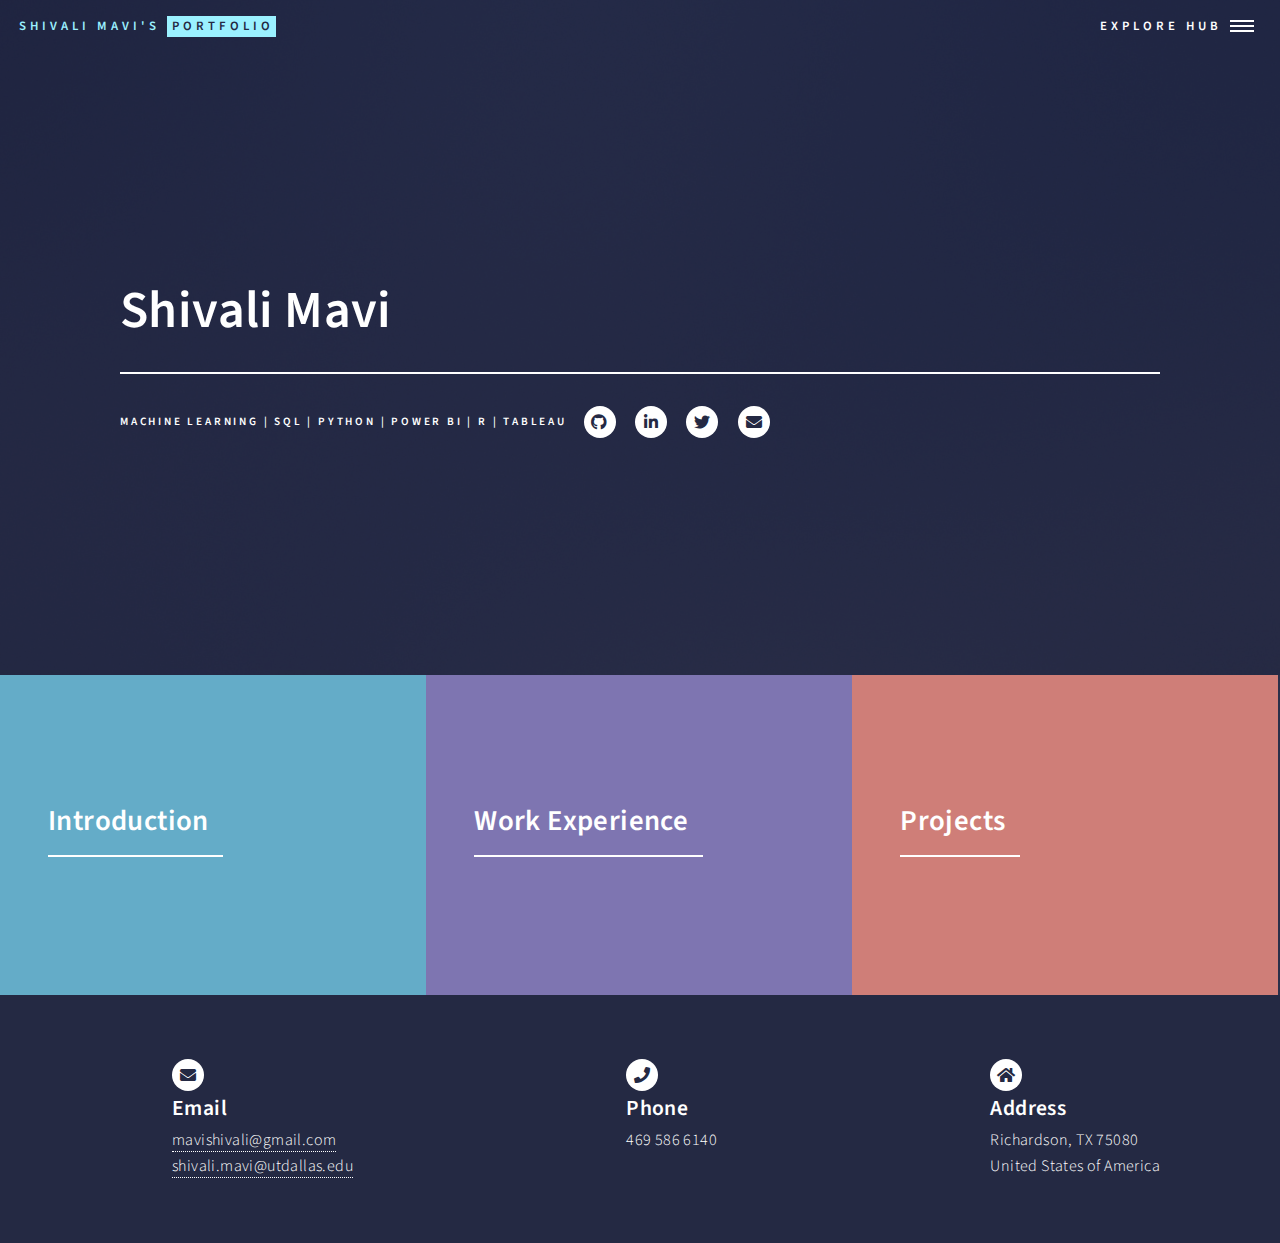
==== commit bbe549ba: "Update index.html" ====
--- a/index.html
+++ b/index.html
@@ -1,4 +1,4 @@
-8<!DOCTYPE HTML>
+<!DOCTYPE HTML>
 
 <html>
 	<head>
@@ -27,7 +27,7 @@
 							<li><a href="generic.html">Who am I?</a></li>
 							<li><a href="elements.html">Professional Adventures!</a></li>
 							<li><a href="landing.html">Geeky Creations!</a></li>
-						</ul>e
+						</ul>
 					</nav>
 				<!-- Banner -->
 					<section id="banner" class="major">
@@ -47,7 +47,6 @@
 								<li><a href="https://www.linkedin.com/in/shivalimavi/" class="icon brands alt fa-linkedin-in"><span class="label">LinkedIn</span></a></li>
 								<li><a href="https://twitter.com/shivalimavi1" class="icon brands alt fa-twitter"><span class="label">Twitter</span></a></li>
 								<li><a href="mailto:shivali.mavi@utdallas.edu" class="icon solid alt fa-envelope"><span class="label">Email</span></a></li>
-
 							</ul>
 							</div>
 						</div>
@@ -58,9 +57,9 @@
 
 						<!-- One -->
 							<section id="one" class="tiles">
-								<article>
-									<span class="image">
-										<img src="images/pic01.jpg" alt="" />
+								<article class="opaque-image">
+									<span class="image">
+										<img src="images/kasol.jpg" alt="" />
 									</span>
 									<header class="major">
 										<h3><a href="generic.html" class="link">Introduction</a></h3>
@@ -68,7 +67,7 @@
 								</article>
 								<article>
 									<span class="image">
-										<img src="images/pic02.jpg" alt="" />
+										<img src="images/triund2.jpg" alt="" />
 									</span>
 									<header class="major">
 										<h3><a href="elements.html" class="link">Work Experience</a></h3>
@@ -76,13 +75,13 @@
 								</article>
 								<article>
 									<span class="image">
-										<img src="images/pic03.jpg" alt="" />
+										<img src="images/dallas.jpg" alt="" />
 									</span>
 									<header class="major">
 										<h3><a href="landing.html" class="link">Projects</a></h3>
 									</header>
 								</article>
-								<!--<article>
+								<!-- <article>
 									<span class="image">
 										<img src="images/pic04.jpg" alt="" />
 									</span>
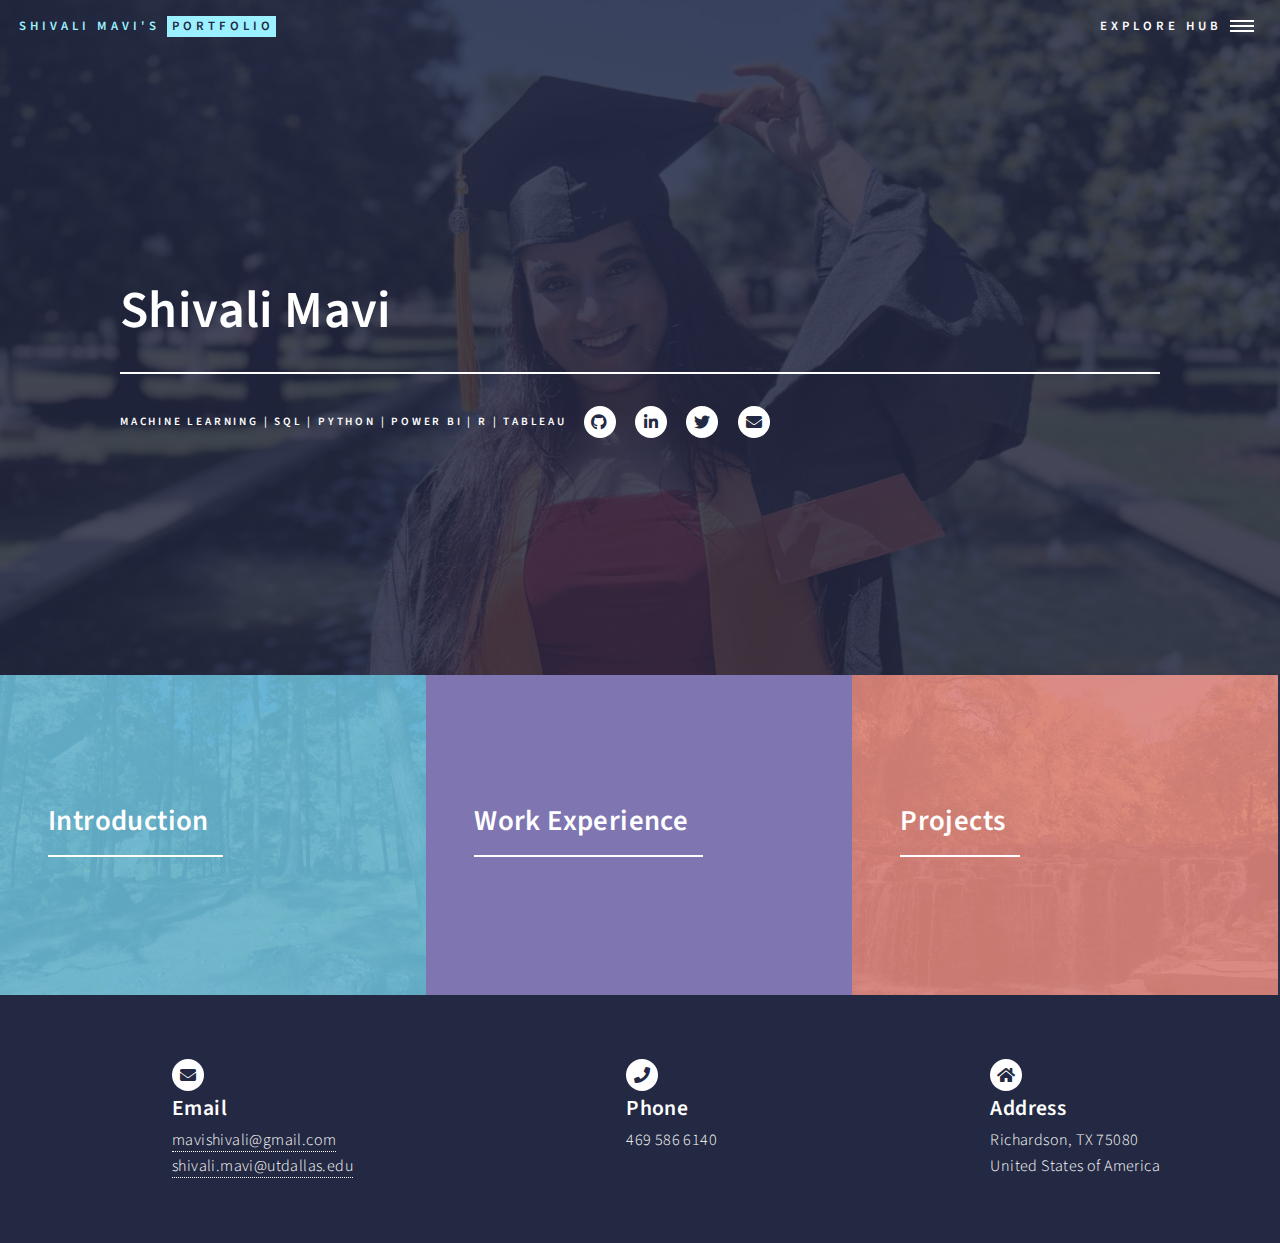
==== commit 32ce0a22: "Update index.html" ====
--- a/index.html
+++ b/index.html
@@ -57,7 +57,7 @@
 
 						<!-- One -->
 							<section id="one" class="tiles">
-								<article class="opaque-image">
+								<article>
 									<span class="image">
 										<img src="images/kasol.jpg" alt="" />
 									</span>
--- a/assets/css/main.css
+++ b/assets/css/main.css
@@ -3405,7 +3405,7 @@
 		-webkit-align-items: center;
 		-ms-align-items: center;
 		align-items: center;
-		background-image: url("../../images/banner.jpg");
+		background-image: url("../../images/grad1.jpg");
 		display: -moz-flex;
 		display: -webkit-flex;
 		display: -ms-flex;
@@ -3518,9 +3518,11 @@
 		#banner.style1:after {
 			background-color: #6fc3df;
 		}
+		
 
 		#banner.style2:after {
-			background-color: #8d82c4;
+			/*background-color: #8d82c4;*/
+			background-color: rgba(25, 15, 68, 0.673);
 		}
 
 		#banner.style3:after {
@@ -3540,7 +3542,7 @@
 		}
 
 		body.is-preload #banner:after {
-			opacity: 1.0;
+			opacity: 0.2;
 		}
 
 		body.is-preload #banner > .inner {
@@ -3610,6 +3612,8 @@
 				}
 
 		}
+
+
 
 /* Main */
 
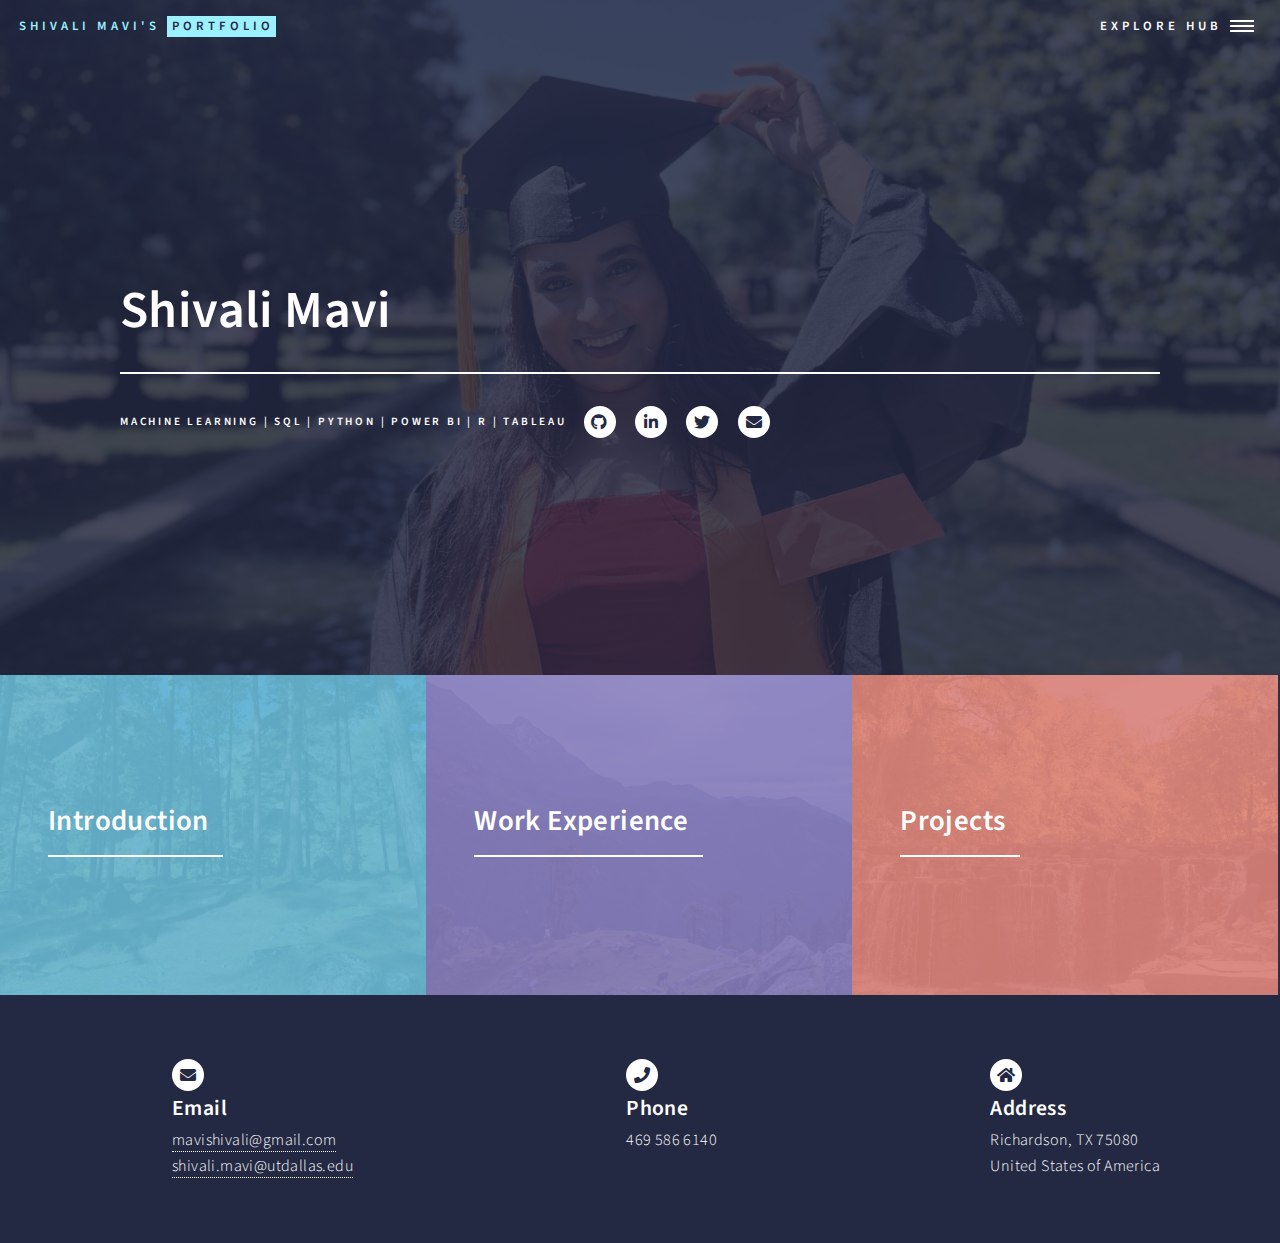
==== commit 078687ba: "Update index.html" ====
--- a/index.html
+++ b/index.html
@@ -67,7 +67,7 @@
 								</article>
 								<article>
 									<span class="image">
-										<img src="images/triund2.jpg" alt="" />
+										<img src="images/triund2.JPG" alt="" />
 									</span>
 									<header class="major">
 										<h3><a href="elements.html" class="link">Work Experience</a></h3>
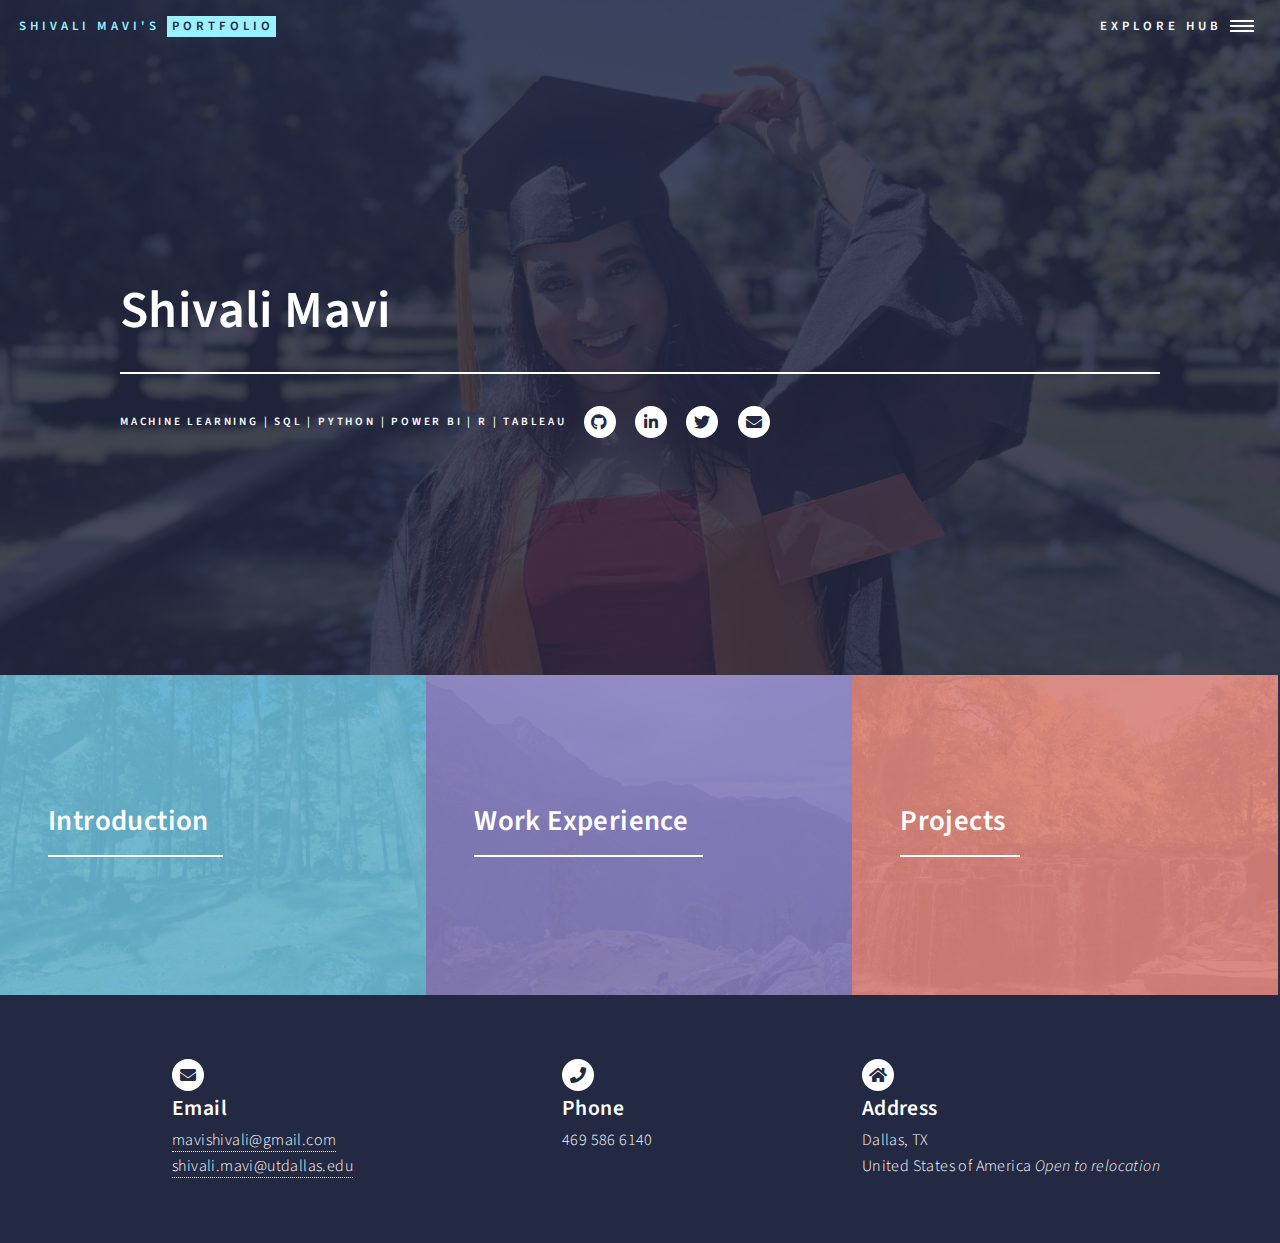
==== commit 46b67fb9: "Update index.html" ====
--- a/index.html
+++ b/index.html
@@ -26,7 +26,7 @@
 						<ul class="links">
 							<li><a href="generic.html">Who am I?</a></li>
 							<li><a href="elements.html">Professional Adventures!</a></li>
-							<li><a href="landing.html">Geeky Creations!</a></li>
+							<li><a href="projects.html">Geeky Creations!</a></li>
 						</ul>
 					</nav>
 				<!-- Banner -->
@@ -78,7 +78,7 @@
 										<img src="images/dallas.jpg" alt="" />
 									</span>
 									<header class="major">
-										<h3><a href="landing.html" class="link">Projects</a></h3>
+										<h3><a href="projects.html" class="link">Projects</a></h3>
 									</header>
 								</article>
 								<!-- <article>
@@ -172,8 +172,9 @@
 								<section class="contact-method">
 									<span class="icon solid alt fa-home"></span>
 									<h3>Address</h3>
-									<span>Richardson, TX 75080<br />
-									United States of America</span>
+									<span>Dallas, TX <br />
+									United States of America<be />
+									<i>Open to relocation</i></span>
 								</section>
 							</div>
 						</div>
